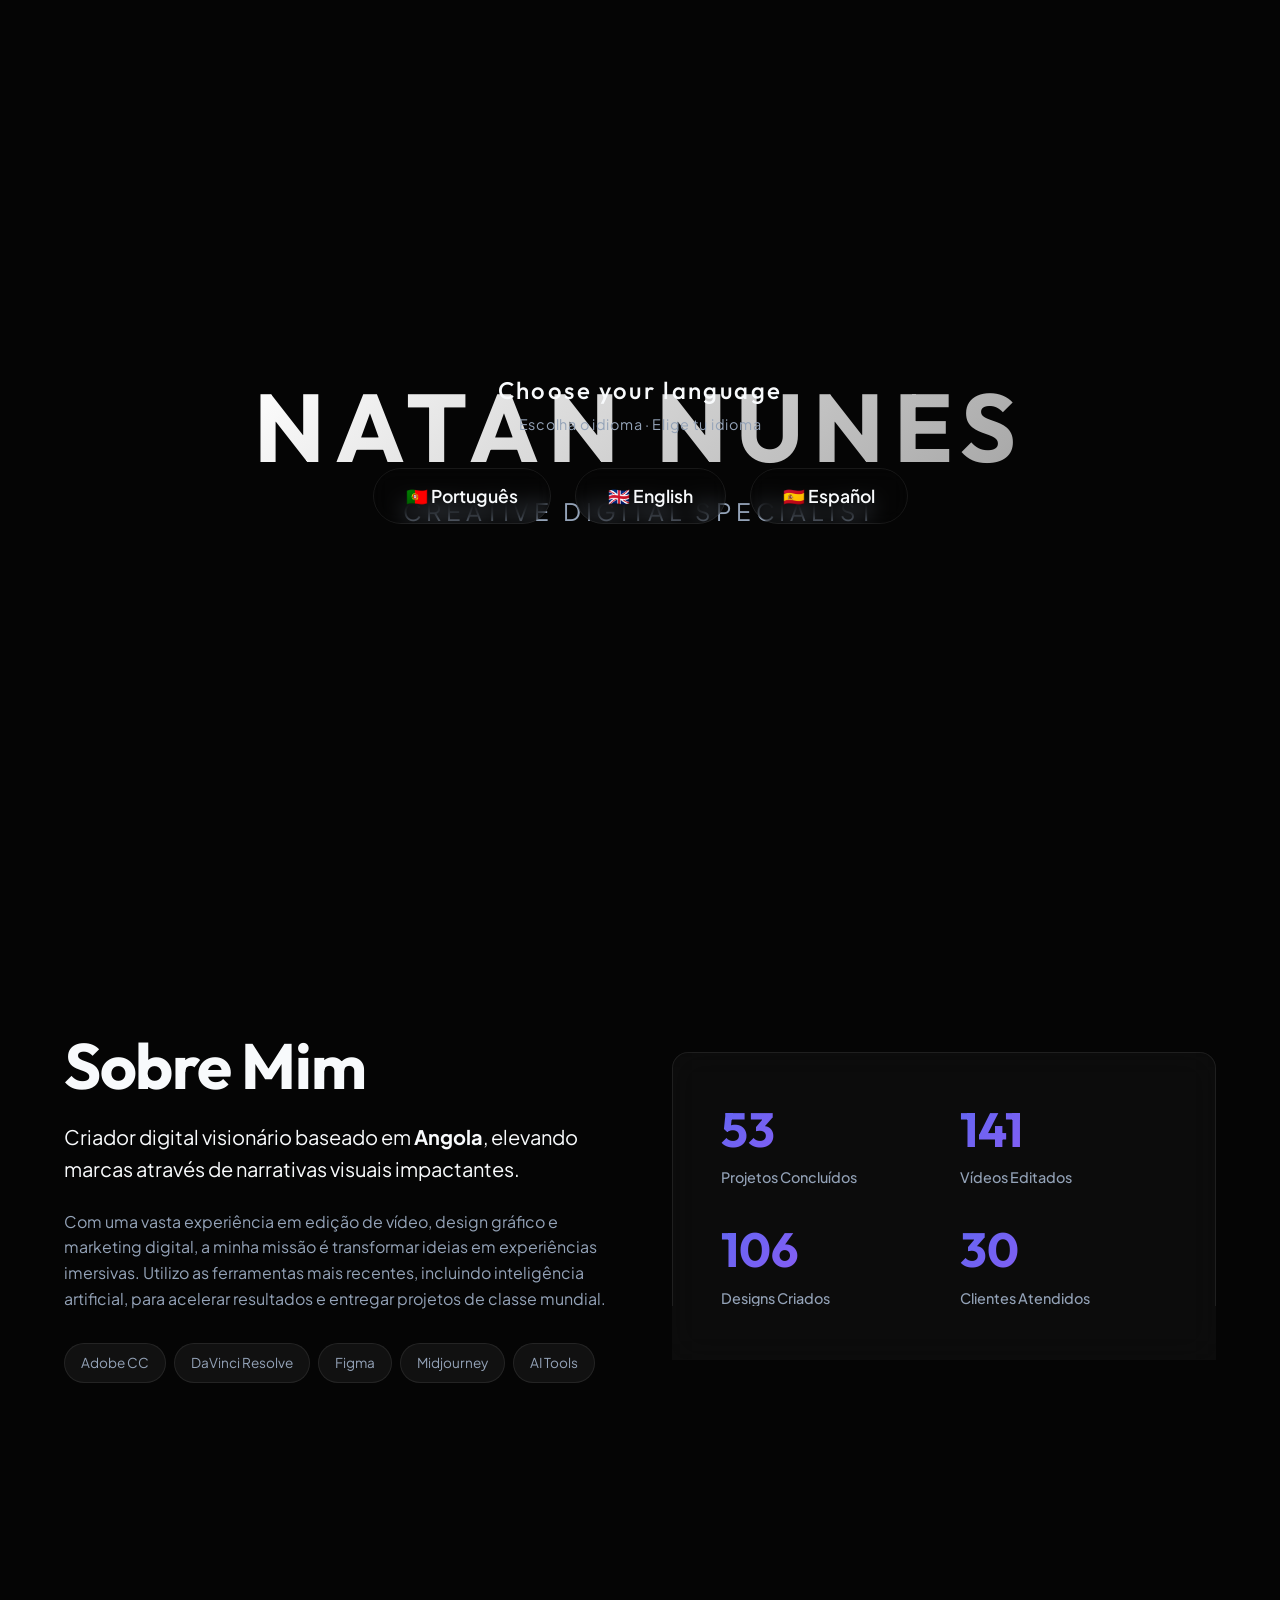
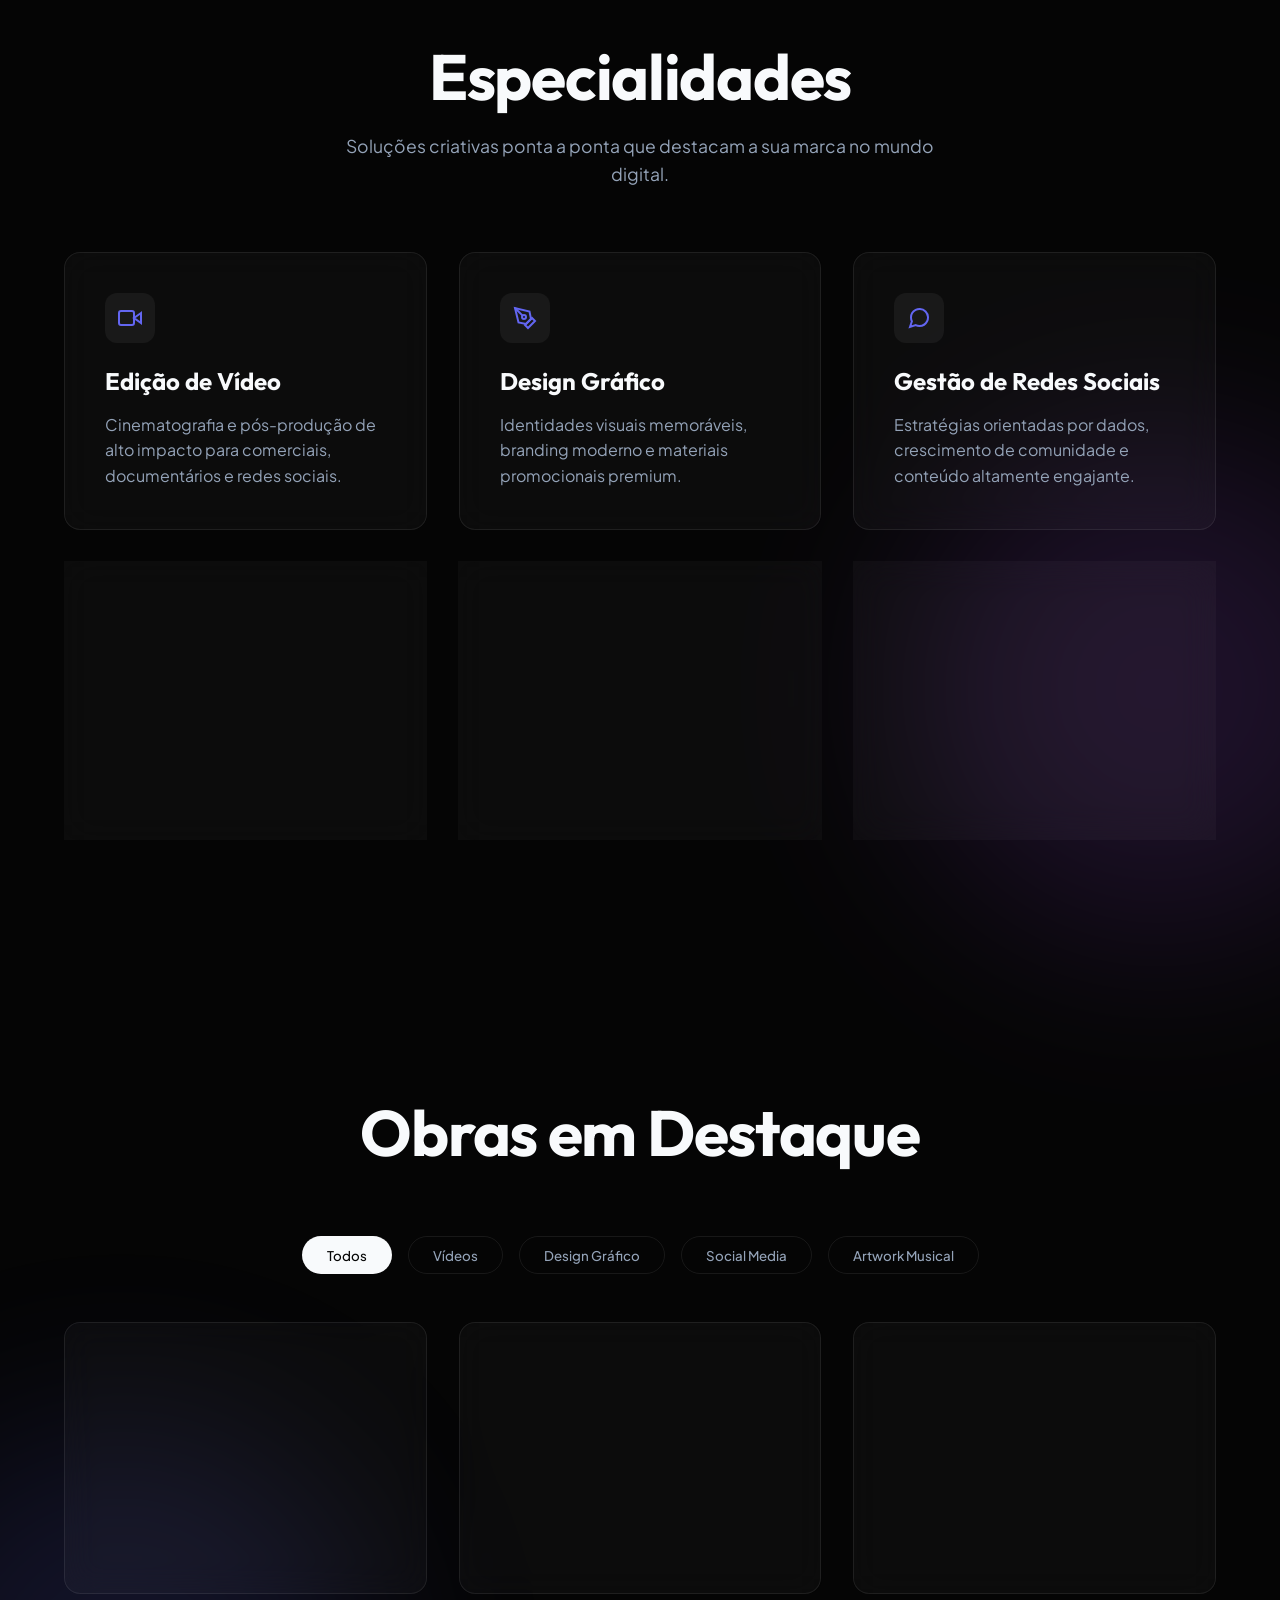
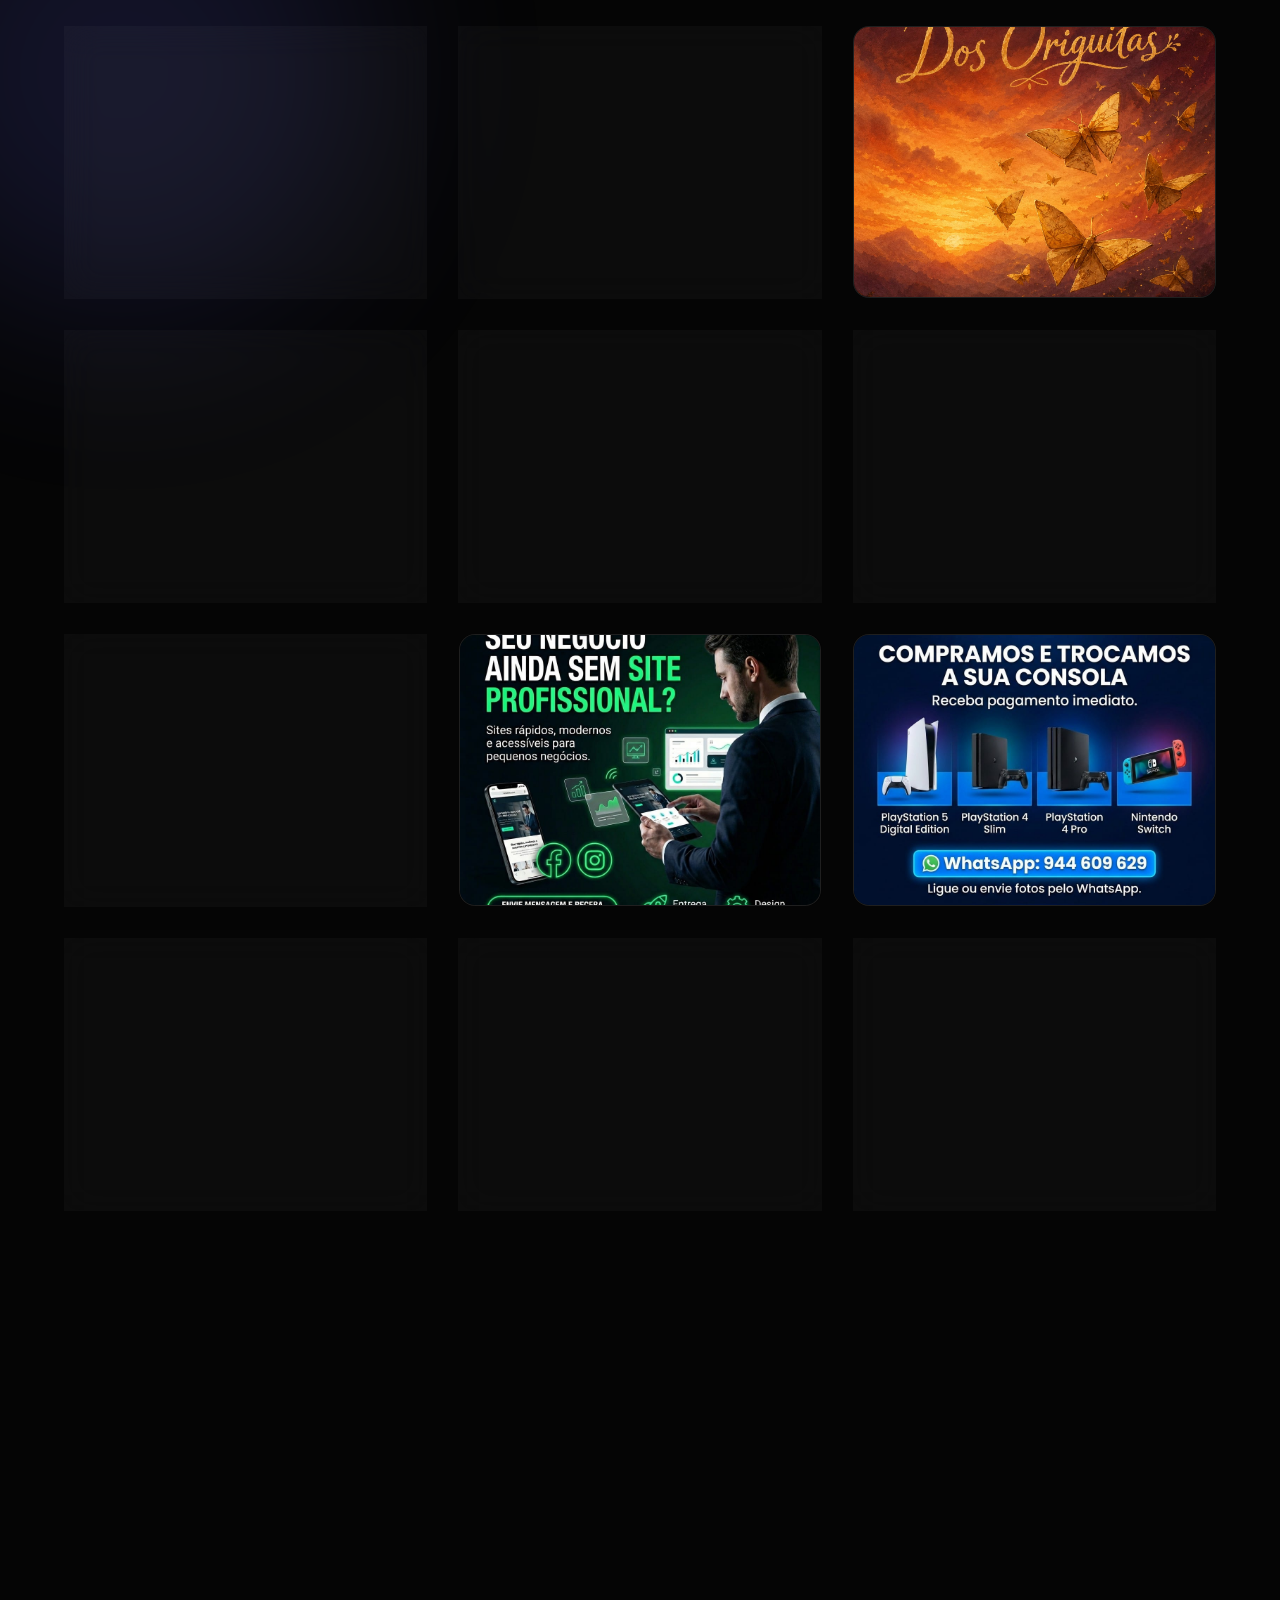
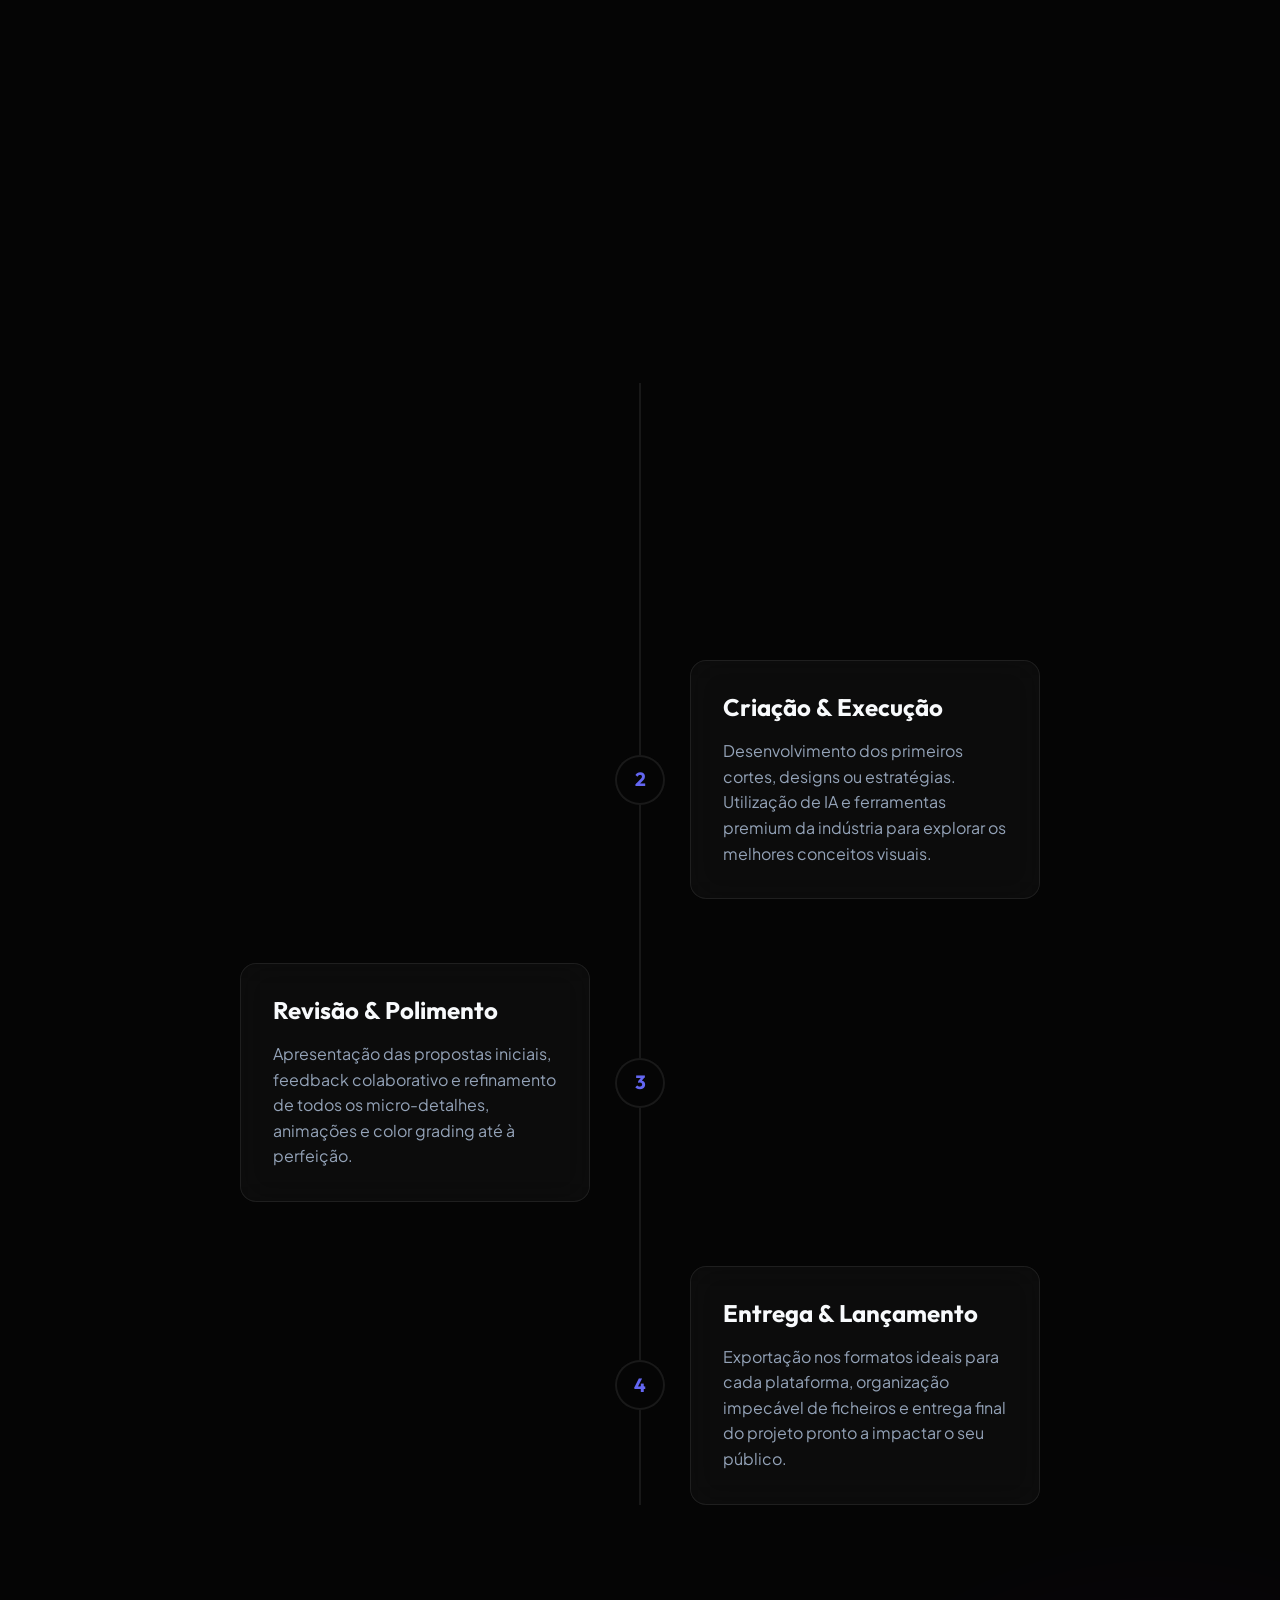
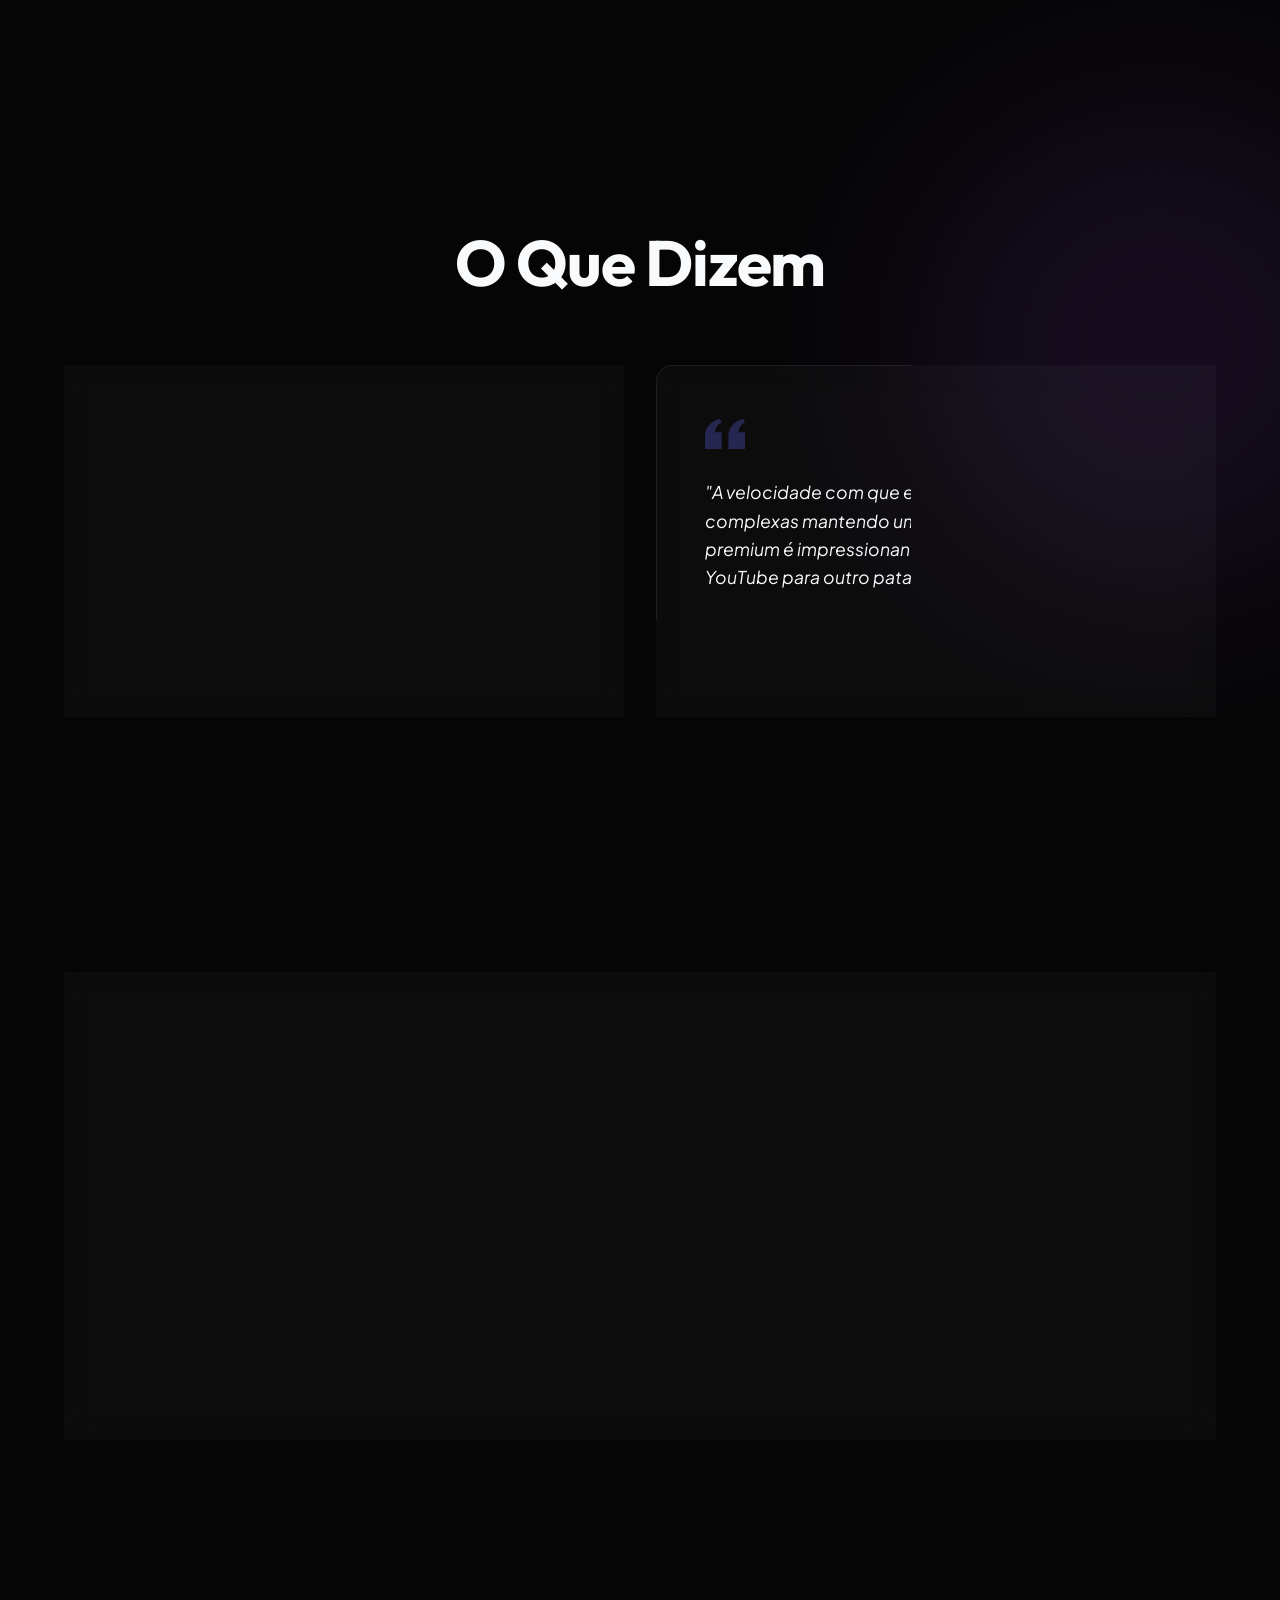
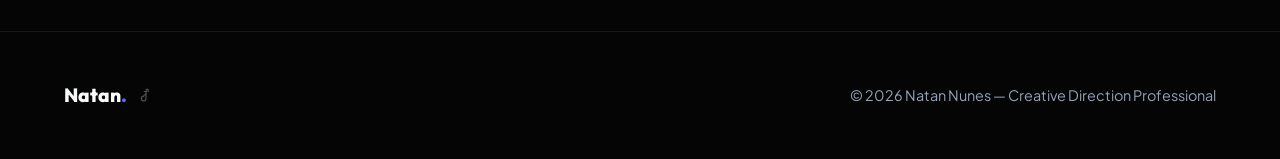
==== index.html @ 598591b4 "feat: add premium language selection on first visit" ====
<!DOCTYPE html>
<html lang="pt">
<head>
    <meta charset="UTF-8">
    <meta name="viewport" content="width=device-width, initial-scale=1.0">
    <title>Natan Nunes | Creative Direction Professional</title>
    <meta name="description" content="Portfolio de Natan Nunes — Video Editor, Graphic Designer e Social Media Specialist baseado em Angola. Especialista em identidade visual, motion graphics e conteúdo digital premium.">
    <meta name="author" content="Natan Nunes">
    <meta name="robots" content="index, follow">

    <!-- Open Graph / Social Sharing -->
    <meta property="og:type" content="website">
    <meta property="og:title" content="Natan Nunes | Creative Direction Professional">
    <meta property="og:description" content="Video Editor, Graphic Designer & Social Media Specialist. Criando experiências visuais premium baseado em Angola.">
    <meta property="og:image" content="assets/og-image.png">
    <meta property="og:url" content="">
    <meta name="twitter:card" content="summary_large_image">
    <meta name="twitter:title" content="Natan Nunes | Creative Direction Professional">
    <meta name="twitter:description" content="Video Editor, Graphic Designer & Social Media Specialist.">
    <meta name="twitter:image" content="assets/og-image.png">

    <!-- Favicon -->
    <link rel="icon" type="image/svg+xml" href="assets/favicon.svg">
    <link rel="shortcut icon" href="assets/favicon.svg">

    <link rel="preconnect" href="https://fonts.googleapis.com">
    <link rel="preconnect" href="https://fonts.gstatic.com" crossorigin>
    <link href="https://fonts.googleapis.com/css2?family=Outfit:wght@300;400;600;800&family=Plus+Jakarta+Sans:wght@400;500;700&display=swap" rel="stylesheet">
    <link rel="stylesheet" href="style.css">
</head>
<body>
    <!-- Intro Splash Screen -->
    <div id="intro-splash" class="intro-splash">
        <div class="intro-content">
            <div class="intro-animation" id="intro-animation">
                <h1 class="intro-name"><span class="gradient-text">NATAN NUNES</span></h1>
                <p class="intro-role">Creative Digital Specialist</p>
            </div>
            <div class="intro-lang-select" id="intro-lang-select">
                <div class="intro-lang-texts">
                    <h2 class="intro-lang-title">Choose your language</h2>
                    <p class="intro-lang-subtitle">Escolha o idioma &middot; Elige tu idioma</p>
                </div>
                <div class="intro-lang-options">
                    <button class="btn btn-outline lang-select-btn" data-lang="pt">🇵🇹 Português</button>
                    <button class="btn btn-outline lang-select-btn" data-lang="en">🇬🇧 English</button>
                    <button class="btn btn-outline lang-select-btn" data-lang="es">🇪🇸 Español</button>
                </div>
            </div>
        </div>
    </div>

    <!-- Custom Mouse Glow -->
    <div class="cursor-glow"></div>
    
    <!-- Navigation -->
    <header class="navbar glass">
        <div class="container nav-container flex-between">
            <a href="#hero" class="brand">Natan<span>.</span></a>
            <div class="nav-actions" style="display: flex; align-items: center; gap: 1rem;">
                <div class="lang-switcher">
                    <button class="current-lang"><span id="current-lang-icon">🇵🇹</span> <svg viewBox="0 0 24 24" width="16" height="16" stroke="currentColor" stroke-width="2" fill="none"><polyline points="6 9 12 15 18 9"></polyline></svg></button>
                    <div class="lang-dropdown glass">
                        <button class="lang-btn active" data-lang="pt">🇵🇹 PT</button>
                        <button class="lang-btn" data-lang="en">🇬🇧 EN</button>
                        <button class="lang-btn" data-lang="es">🇪🇸 ES</button>
                    </div>
                </div>
                <button class="mobile-menu-btn" aria-label="Menu">
                    <span></span>
                    <span></span>
                    <span></span>
                </button>
            </div>
            <nav class="nav-menu">
                <ul class="nav-links">
                    <li><a href="#about" class="nav-link" data-i18n="nav_about">Sobre Mim</a></li>
                    <li><a href="#services" class="nav-link" data-i18n="nav_services">Serviços</a></li>
                    <li><a href="#portfolio" class="nav-link" data-i18n="nav_portfolio">Portfólio</a></li>
                    <li><a href="#process" class="nav-link" data-i18n="nav_process">Processo</a></li>
                    <li><a href="#testimonials" class="nav-link" data-i18n="nav_testimonials">Testemunhos</a></li>
                    <li><a href="#contact" class="nav-link btn-contact" data-i18n="nav_contact">Contacto</a></li>
                </ul>
            </nav>
        </div>
    </header>

    <main>
        <!-- Hero Section -->
        <section id="hero" class="hero section">
            <canvas id="hero-canvas"></canvas>
            <div class="hero-bg-glow"></div>
            <div class="container hero-content reveal">
                <div class="hero-badge" data-i18n="hero_badge">Disponível para novos projetos</div>
                <h1 class="hero-title">
                    <span class="gradient-text">Natan Nunes</span>
                </h1>
                <p class="hero-subtitle" data-i18n="hero_subtitle">Video Editor, Graphic Designer & Social Media Specialist</p>
                <div class="hero-actions">
                    <a href="#portfolio" class="btn btn-primary">
                        <span data-i18n="btn_portfolio">Ver Portfólio</span>
                        <svg width="20" height="20" viewBox="0 0 24 24" fill="none" stroke="currentColor" stroke-width="2" stroke-linecap="round" stroke-linejoin="round"><line x1="5" y1="12" x2="19" y2="12"></line><polyline points="12 5 19 12 12 19"></polyline></svg>
                    </a>
                    <button id="btn-why-me" class="btn btn-accent">
                        <svg width="20" height="20" viewBox="0 0 24 24" fill="currentColor"><polygon points="6 3 20 12 6 21 6 3"></polygon></svg>
                        <span data-i18n="btn_why_me">Pq me escolher</span>
                    </button>
                    <a href="#contact" class="btn btn-outline" data-i18n="btn_contact">Entrar em Contacto</a>
                </div>
            </div>
            <div class="scroll-indicator">
                <span class="scroll-text" data-i18n="scroll_text">Deslize</span>
                <div class="scroll-chevrons">
                    <svg class="scroll-chevron" width="24" height="24" viewBox="0 0 24 24" fill="none" stroke="currentColor" stroke-width="2" stroke-linecap="round" stroke-linejoin="round"><polyline points="6 9 12 15 18 9"></polyline></svg>
                    <svg class="scroll-chevron" width="24" height="24" viewBox="0 0 24 24" fill="none" stroke="currentColor" stroke-width="2" stroke-linecap="round" stroke-linejoin="round"><polyline points="6 9 12 15 18 9"></polyline></svg>
                </div>
            </div>
        </section>

        <!-- About Section -->
        <section id="about" class="about section">
            <div class="container">
                <div class="about-grid">
                    <div class="about-text reveal-left">
                        <h2 class="section-heading" data-i18n="about_heading">Sobre Mim</h2>
                        <p class="lead" data-i18n="about_lead">Criador digital visionário baseado em <strong>Angola</strong>, elevando marcas através de narrativas visuais impactantes.</p>
                        <p data-i18n="about_desc">Com uma vasta experiência em edição de vídeo, design gráfico e marketing digital, a minha missão é transformar ideias em experiências imersivas. Utilizo as ferramentas mais recentes, incluindo inteligência artificial, para acelerar resultados e entregar projetos de classe mundial.</p>
                        <div class="tech-stack">
                            <span>Adobe CC</span>
                            <span>DaVinci Resolve</span>
                            <span>Figma</span>
                            <span>Midjourney</span>
                            <span>AI Tools</span>
                        </div>
                    </div>
                    <div class="about-stats glass reveal-right">
                        <div class="stat-item">
                            <h3 class="counter" data-target="150">0</h3>
                            <p data-i18n="stat_projects">Projetos Concluídos</p>
                        </div>
                        <div class="stat-item">
                            <h3 class="counter" data-target="400">0</h3>
                            <p data-i18n="stat_videos">Vídeos Editados</p>
                        </div>
                        <div class="stat-item">
                            <h3 class="counter" data-target="300">0</h3>
                            <p data-i18n="stat_designs">Designs Criados</p>
                        </div>
                        <div class="stat-item">
                            <h3 class="counter" data-target="85">0</h3>
                            <p data-i18n="stat_clients">Clientes Atendidos</p>
                        </div>
                    </div>
                </div>
            </div>
        </section>

        <!-- Services Section -->
        <section id="services" class="services section relative">
            <div class="bg-blur right"></div>
            <div class="container">
                <div class="section-header reveal">
                    <h2 class="section-heading" data-i18n="services_heading">Especialidades</h2>
                    <p class="section-subheading" data-i18n="services_sub">Soluções criativas ponta a ponta que destacam a sua marca no mundo digital.</p>
                </div>
                <div class="services-grid">
                    <div class="service-card glass reveal hover-up">
                        <div class="service-icon">
                            <svg viewBox="0 0 24 24" fill="none" stroke="currentColor" stroke-width="2"><polygon points="23 7 16 12 23 17 23 7"></polygon><rect x="1" y="5" width="15" height="14" rx="2" ry="2"></rect></svg>
                        </div>
                        <h3 data-i18n="srv_video_title">Edição de Vídeo</h3>
                        <p data-i18n="srv_video_desc">Cinematografia e pós-produção de alto impacto para comerciais, documentários e redes sociais.</p>
                    </div>
                    <div class="service-card glass reveal hover-up" style="transition-delay: 0.1s;">
                        <div class="service-icon">
                            <svg viewBox="0 0 24 24" fill="none" stroke="currentColor" stroke-width="2"><path d="M12 19l7-7 3 3-7 7-3-3z"></path><path d="M18 13l-1.5-7.5L2 2l3.5 14.5L13 18l5-5z"></path><path d="M2 2l7.586 7.586"></path><circle cx="11" cy="11" r="2"></circle></svg>
                        </div>
                        <h3 data-i18n="srv_design_title">Design Gráfico</h3>
                        <p data-i18n="srv_design_desc">Identidades visuais memoráveis, branding moderno e materiais promocionais premium.</p>
                    </div>
                    <div class="service-card glass reveal hover-up" style="transition-delay: 0.2s;">
                        <div class="service-icon">
                            <svg viewBox="0 0 24 24" fill="none" stroke="currentColor" stroke-width="2"><path d="M21 11.5a8.38 8.38 0 0 1-.9 3.8 8.5 8.5 0 0 1-7.6 4.7 8.38 8.38 0 0 1-3.8-.9L3 21l1.9-5.7a8.38 8.38 0 0 1-.9-3.8 8.5 8.5 0 0 1 4.7-7.6 8.38 8.38 0 0 1 3.8-.9h.5a8.48 8.48 0 0 1 8 8v.5z"></path></svg>
                        </div>
                        <h3 data-i18n="srv_social_title">Gestão de Redes Sociais</h3>
                        <p data-i18n="srv_social_desc">Estratégias orientadas por dados, crescimento de comunidade e conteúdo altamente engajante.</p>
                    </div>
                    <div class="service-card glass reveal hover-up">
                        <div class="service-icon">
                            <svg viewBox="0 0 24 24" fill="none" stroke="currentColor" stroke-width="2"><polygon points="5 3 19 12 5 21 5 3"></polygon></svg>
                        </div>
                        <h3 data-i18n="srv_motion_title">Motion Graphics</h3>
                        <p data-i18n="srv_motion_desc">Animações 2D e 3D dinâmicas que dão vida às suas ideias e retêm a atenção da audiência.</p>
                    </div>
                    <div class="service-card glass reveal hover-up" style="transition-delay: 0.1s;">
                        <div class="service-icon">
                            <svg viewBox="0 0 24 24" fill="none" stroke="currentColor" stroke-width="2"><path d="M21 16V8a2 2 0 0 0-1-1.73l-7-4a2 2 0 0 0-2 0l-7 4A2 2 0 0 0 3 8v8a2 2 0 0 0 1 1.73l7 4a2 2 0 0 0 2 0l7-4A2 2 0 0 0 21 16z"></path><polyline points="3.27 6.96 12 12.01 20.73 6.96"></polyline><line x1="12" y1="22.08" x2="12" y2="12"></line></svg>
                        </div>
                        <h3 data-i18n="srv_ai_title">Conteúdo com IA</h3>
                        <p data-i18n="srv_ai_desc">Integração de inteligência artificial para otimizar processos criativos e gerar assets únicos.</p>
                    </div>
                    <div class="service-card glass reveal hover-up" style="transition-delay: 0.2s;">
                        <div class="service-icon">
                            <svg viewBox="0 0 24 24" fill="none" stroke="currentColor" stroke-width="2"><circle cx="12" cy="12" r="10"></circle><circle cx="12" cy="12" r="3"></circle></svg>
                        </div>
                        <h3 data-i18n="srv_music_title">Capas de Música</h3>
                        <p data-i18n="srv_music_desc">Artworks conceituais e sofisticados para álbuns e singles que refletem a essência da sua música.</p>
                    </div>
                </div>
            </div>
        </section>

        <!-- Portfolio Section -->
        <section id="portfolio" class="portfolio section relative">
            <div class="bg-blur left"></div>
            <div class="container">
                <div class="section-header reveal">
                    <h2 class="section-heading" data-i18n="portfolio_heading">Obras em Destaque</h2>
                </div>
                
                <div class="portfolio-filters reveal">
                    <button class="filter-btn active" data-filter="all" data-i18n="filter_all">Todos</button>
                    <button class="filter-btn" data-filter="video" data-i18n="filter_video">Vídeos</button>
                    <button class="filter-btn" data-filter="design" data-i18n="filter_design">Design Gráfico</button>
                    <button class="filter-btn" data-filter="social" data-i18n="filter_social">Social Media</button>
                    <button class="filter-btn" data-filter="artwork" data-i18n="filter_artwork">Artwork Musical</button>
                </div>

                <div class="portfolio-gallery" id="portfolio-gallery">
                    <!-- Projects will be dynamically injected here by script.js -->
                </div>
            </div>
        </section>

        <!-- Process Section -->
        <section id="process" class="process section relative">
            <div class="container">
                <div class="section-header reveal">
                    <h2 class="section-heading" data-i18n="process_heading">O Meu Processo</h2>
                    <p class="section-subheading" data-i18n="process_sub">Do conceito à entrega, uma metodologia transparente e focada em resultados de excelência.</p>
                </div>
                
                <div class="timeline">
                    <div class="timeline-item reveal-left">
                        <div class="timeline-icon glass">1</div>
                        <div class="timeline-content glass hover-up">
                            <h3 data-i18n="proc_1_title">Planeamento & Visão</h3>
                            <p data-i18n="proc_1_desc">Reunião de briefing, alinhamento de expectativas e pesquisa profunda de referências. Definimos juntos a visão clara e o objetivo do projeto.</p>
                        </div>
                    </div>
                    <div class="timeline-item reveal-right">
                        <div class="timeline-icon glass">2</div>
                        <div class="timeline-content glass hover-up">
                            <h3 data-i18n="proc_2_title">Criação & Execução</h3>
                            <p data-i18n="proc_2_desc">Desenvolvimento dos primeiros cortes, designs ou estratégias. Utilização de IA e ferramentas premium da indústria para explorar os melhores conceitos visuais.</p>
                        </div>
                    </div>
                    <div class="timeline-item reveal-left">
                        <div class="timeline-icon glass">3</div>
                        <div class="timeline-content glass hover-up">
                            <h3 data-i18n="proc_3_title">Revisão & Polimento</h3>
                            <p data-i18n="proc_3_desc">Apresentação das propostas iniciais, feedback colaborativo e refinamento de todos os micro-detalhes, animações e color grading até à perfeição.</p>
                        </div>
                    </div>
                    <div class="timeline-item reveal-right">
                        <div class="timeline-icon glass">4</div>
                        <div class="timeline-content glass hover-up">
                            <h3 data-i18n="proc_4_title">Entrega & Lançamento</h3>
                            <p data-i18n="proc_4_desc">Exportação nos formatos ideais para cada plataforma, organização impecável de ficheiros e entrega final do projeto pronto a impactar o seu público.</p>
                        </div>
                    </div>
                </div>
            </div>
        </section>

        <!-- Testimonials Section -->
        <section id="testimonials" class="testimonials section relative">
            <div class="bg-blur right" style="top: 0; opacity: 0.1;"></div>
            <div class="container">
                <div class="section-header reveal">
                    <h2 class="section-heading" data-i18n="testi_heading">O Que Dizem</h2>
                </div>
                
                <div class="testimonials-grid">
                    <div class="testimonial-card glass reveal hover-up">
                        <div class="quote-icon"><svg viewBox="0 0 24 24" fill="currentColor"><path d="M14.017 21v-7.391c0-5.704 3.731-9.57 8.983-10.609l.995 2.151c-2.432.917-3.995 3.638-3.995 5.849h4v10h-9.983zm-14.017 0v-7.391c0-5.704 3.748-9.57 9-10.609l.996 2.151c-2.433.917-3.996 3.638-3.996 5.849h3.983v10h-9.983z"/></svg></div>
                        <p class="testimonial-text" data-i18n="testi_1_text">"O Natan transformou completamente a identidade visual da nossa agência. O nível de detalhe na edição e no motion graphics é absoluto world-class."</p>
                        <div class="testimonial-author">
                            <div class="author-info">
                                <h4>Rodrigo</h4>
                                <span data-i18n="testi_1_role">CEO, TechCreative UK</span>
                            </div>
                        </div>
                    </div>
                    
                    <div class="testimonial-card glass reveal hover-up" style="transition-delay: 0.1s;">
                        <div class="quote-icon"><svg viewBox="0 0 24 24" fill="currentColor"><path d="M14.017 21v-7.391c0-5.704 3.731-9.57 8.983-10.609l.995 2.151c-2.432.917-3.995 3.638-3.995 5.849h4v10h-9.983zm-14.017 0v-7.391c0-5.704 3.748-9.57 9-10.609l.996 2.151c-2.433.917-3.996 3.638-3.996 5.849h3.983v10h-9.983z"/></svg></div>
                        <p class="testimonial-text" data-i18n="testi_2_text">"A velocidade com que ele entrega edições complexas mantendo uma estética cinematográfica premium é impressionante. Elevou o nosso canal de YouTube para outro patamar."</p>
                        <div class="testimonial-author">
                            <div class="author-info">
                                <h4>Cliente Anónimo</h4>
                                <span data-i18n="testi_2_role">Diretora de Marketing, StudioV</span>
                            </div>
                        </div>
                    </div>
                </div>
            </div>
        </section>

        <!-- Contact Section -->
        <section id="contact" class="contact section relative">
            <div class="container">
                <div class="contact-wrapper glass reveal">
                    <div class="contact-info">
                        <h2 class="section-heading" data-i18n="contact_heading">Vamos Criar<br>Algo Incrível.</h2>
                        <p data-i18n="contact_sub">Pronto para elevar a sua marca e criar conteúdo que converte? Entre em contacto e vamos transformar a sua visão em realidade.</p>
                        
                        <div class="social-links">
                            <a href="https://wa.me/927061458" target="_blank" class="social-btn whatsapp">
                                <svg viewBox="0 0 24 24" fill="currentColor"><path d="M.057 24l1.687-6.163c-1.041-1.804-1.588-3.849-1.587-5.946.003-6.556 5.338-11.891 11.893-11.891 3.181.001 6.167 1.24 8.413 3.488 2.245 2.248 3.481 5.236 3.48 8.414-.003 6.557-5.338 11.892-11.893 11.892-1.99-.001-3.951-.5-5.688-1.448l-6.305 1.654zm6.597-3.807c1.676.995 3.276 1.591 5.392 1.592 5.448 0 9.886-4.434 9.889-9.885.002-5.462-4.415-9.89-9.881-9.892-5.452 0-9.887 4.434-9.889 9.884-.001 2.225.651 3.891 1.746 5.634l-.999 3.648 3.742-.981zm11.387-5.464c-.074-.124-.272-.198-.57-.347-.297-.149-1.758-.868-2.031-.967-.272-.099-.47-.149-.669.149-.198.297-.768.967-.941 1.165-.173.198-.347.223-.644.074-.297-.149-1.255-.462-2.39-1.475-.883-.788-1.48-1.761-1.653-2.059-.173-.297-.018-.458.13-.606.134-.133.297-.347.446-.521.151-.172.2-.296.3-.495.099-.198.05-.372-.025-.521-.075-.148-.669-1.611-.916-2.206-.242-.579-.487-.501-.669-.51l-.57-.01c-.198 0-.52.074-.792.347-.272.297-1.04 1.016-1.04 2.479 0 1.463 1.065 2.876 1.213 3.074.149.198 2.096 3.2 5.077 4.487.709.306 1.263.489 1.694.626.712.226 1.36.194 1.872.118.571-.085 1.758-.719 2.006-1.413.248-.695.248-1.29.173-1.414z"/></svg>
                                WhatsApp
                            </a>
                            <a href="mailto:nunesnataniel5@gmail.com" class="social-btn email">
                                <svg viewBox="0 0 24 24" fill="none" stroke="currentColor" stroke-width="2"><path d="M4 4h16c1.1 0 2 .9 2 2v12c0 1.1-.9 2-2 2H4c-1.1 0-2-.9-2-2V6c0-1.1.9-2 2-2z"></path><polyline points="22,6 12,13 2,6"></polyline></svg>
                                E-mail
                            </a>
                            <a href="https://www.instagram.com/nata_design_editor/" target="_blank" class="social-btn instagram">
                                <svg viewBox="0 0 24 24" fill="none" stroke="currentColor" stroke-width="2"><rect x="2" y="2" width="20" height="20" rx="5" ry="5"></rect><path d="M16 11.37A4 4 0 1 1 12.63 8 4 4 0 0 1 16 11.37z"></path><line x1="17.5" y1="6.5" x2="17.51" y2="6.5"></line></svg>
                                Instagram
                            </a>
                            <a href="https://www.facebook.com/profile.php?id=61586871564686" target="_blank" class="social-btn facebook">
                                <svg viewBox="0 0 24 24" fill="currentColor"><path d="M18 2h-3a5 5 0 0 0-5 5v3H7v4h3v8h4v-8h3l1-4h-4V7a1 1 0 0 1 1-1h3z"></path></svg>
                                Facebook
                            </a>
                        </div>
                    </div>
                </div>
            </div>
        </section>
    </main>

    <footer class="footer">
        <div class="container flex-between footer-content">
            <div class="footer-logo">Natan<span>.</span> <svg class="easter-guitar" style="width: 14px; height: 14px; cursor: pointer; margin-left: 8px; opacity: 0.3; transition: opacity 0.3s;" onmouseover="this.style.opacity='1'" onmouseout="this.style.opacity='0.3'" viewBox="0 0 24 24" fill="none" stroke="currentColor" stroke-width="2" stroke-linecap="round" stroke-linejoin="round"><path d="M12 18a4 4 0 1 1-4-4c0-2 2-2 4-4v8z"/><path d="M12 10V4a2 2 0 0 1 2-2h0a2 2 0 0 1 2 2v2"/><path d="M14 6H9"/></svg></div>
            <p>&copy; 2026 Natan Nunes &mdash; Creative Direction Professional</p>
        </div>
    </footer>

    <!-- Video Modal Overlay -->
    <div id="why-me-modal" class="video-modal-overlay">
        <div class="video-modal-container">
            <button class="video-modal-close" id="close-modal-btn" aria-label="Fechar">&times;</button>
            <video id="why-me-video" src="Vidio/Vidio%20em%20motion%20grafics%20mostrando%20oq%20eu%20sei%20fazer.mp4" controls playsinline></video>
        </div>
    </div>

    <script src="lang.js"></script>
    <script src="projects-data.js"></script>
    <script src="script.js"></script>
</body>
</html>
---- style.css ----
/* ==========================================================================
   Premium Agency Portfolio - Natan Nunes
   ========================================================================== */

:root {
    /* Color Palette */
    --bg-dark: #050505;
    --bg-card: rgba(255, 255, 255, 0.03);
    --bg-card-hover: rgba(255, 255, 255, 0.06);
    --border-color: rgba(255, 255, 255, 0.08);
    --primary: #6366f1;
    --primary-glow: rgba(99, 102, 241, 0.4);
    --secondary: #a855f7;
    --text-main: #f8fafc;
    --text-muted: #94a3b8;

    /* Typography */
    --font-heading: 'Outfit', sans-serif;
    --font-body: 'Plus Jakarta Sans', sans-serif;

    /* Transitions */
    --transition-fast: 0.2s cubic-bezier(0.4, 0, 0.2, 1);
    --transition-slow: 0.5s cubic-bezier(0.22, 1, 0.36, 1);
}

/* Base Reset */
*,
*::before,
*::after {
    box-sizing: border-box;
    margin: 0;
    padding: 0;
}

html {
    scroll-behavior: smooth;
    font-size: 16px;
    overflow-x: hidden;
}

body {
    background-color: var(--bg-dark);
    color: var(--text-main);
    font-family: var(--font-body);
    line-height: 1.6;
    overflow-x: hidden;
    position: relative;
    -webkit-font-smoothing: antialiased;
}

/* Custom Cursor Glow */
.cursor-glow {
    position: fixed;
    top: 0;
    left: 0;
    width: 600px;
    height: 600px;
    background: radial-gradient(circle, rgba(99, 102, 241, 0.08) 0%, rgba(0, 0, 0, 0) 70%);
    border-radius: 50%;
    transform: translate(-50%, -50%);
    pointer-events: none;
    z-index: -1;
    transition: transform 0.1s ease;
}

/* Typography */
h1,
h2,
h3,
h4,
h5,
h6 {
    font-family: var(--font-heading);
    font-weight: 700;
    line-height: 1.2;
}

.gradient-text {
    background: linear-gradient(135deg, #fff 0%, #a5a5a5 100%);
    -webkit-background-clip: text;
    -webkit-text-fill-color: transparent;
    background-clip: text;
}

a {
    text-decoration: none;
    color: inherit;
}

/* Layout Utilities */
.container {
    width: 90%;
    max-width: 1280px;
    margin: 0 auto;
}

.section {
    padding: 8rem 0;
}

.relative {
    position: relative;
}

.flex-between {
    display: flex;
    justify-content: space-between;
    align-items: center;
}

/* Glassmorphism */
.glass {
    background: var(--bg-card);
    backdrop-filter: blur(16px);
    -webkit-backdrop-filter: blur(16px);
    border: 1px solid var(--border-color);
    border-radius: 16px;
}

/* Background Blurs */
.bg-blur {
    position: absolute;
    width: 40vw;
    height: 40vw;
    max-width: 500px;
    max-height: 500px;
    border-radius: 50%;
    filter: blur(100px);
    z-index: -1;
    opacity: 0.15;
}

.bg-blur.left {
    background: var(--primary);
    left: -10%;
    top: 20%;
}

.bg-blur.right {
    background: var(--secondary);
    right: -10%;
    top: 50%;
}

/* Buttons */
.btn {
    display: inline-flex;
    align-items: center;
    justify-content: center;
    gap: 0.5rem;
    padding: 1rem 2rem;
    font-family: var(--font-body);
    font-weight: 600;
    font-size: 1rem;
    border-radius: 100px;
    transition: var(--transition-fast);
    cursor: pointer;
    border: none;
}

.btn-primary {
    background: var(--text-main);
    color: var(--bg-dark);
}

.btn-primary:hover {
    transform: translateY(-2px);
    box-shadow: 0 10px 25px rgba(255, 255, 255, 0.15);
}

.btn-outline {
    background: transparent;
    color: var(--text-main);
    border: 1px solid var(--border-color);
}

.btn-outline:hover {
    background: var(--bg-card-hover);
    border-color: rgba(255, 255, 255, 0.2);
}

.btn-accent {
    background: linear-gradient(135deg, rgba(99, 102, 241, 0.15) 0%, rgba(168, 85, 247, 0.15) 100%);
    color: var(--text-main);
    border: 1px solid rgba(99, 102, 241, 0.4);
    box-shadow: 0 4px 15px rgba(99, 102, 241, 0.1);
    backdrop-filter: blur(10px);
    -webkit-backdrop-filter: blur(10px);
}

.btn-accent:hover {
    background: linear-gradient(135deg, var(--primary) 0%, var(--secondary) 100%);
    border-color: transparent;
    color: #fff;
    box-shadow: 0 10px 25px rgba(99, 102, 241, 0.4);
    transform: translateY(-2px);
}

/* Navbar */
.navbar {
    position: fixed;
    top: 1rem;
    left: 50%;
    transform: translateX(-50%);
    width: 95%;
    max-width: 1200px;
    z-index: 1000;
    padding: 1rem 2rem;
    border-radius: 100px;
    transition: var(--transition-slow);
}

.navbar.scrolled {
    background: rgba(5, 5, 5, 0.8);
    box-shadow: 0 10px 30px rgba(0, 0, 0, 0.5);
    border: 1px solid rgba(255, 255, 255, 0.05);
}

.brand {
    font-family: var(--font-heading);
    font-size: 1.5rem;
    font-weight: 800;
    letter-spacing: -0.5px;
}

.brand span {
    color: var(--primary);
}

.nav-links {
    display: flex;
    list-style: none;
    gap: 2rem;
    align-items: center;
}

.nav-link {
    font-size: 0.9rem;
    font-weight: 500;
    color: var(--text-muted);
    transition: var(--transition-fast);
}

.nav-link:hover {
    color: var(--text-main);
}

.btn-contact {
    background: var(--text-main);
    color: var(--bg-dark);
    padding: 0.6rem 1.2rem;
    border-radius: 100px;
}

.btn-contact:hover {
    color: var(--bg-dark);
    background: #e2e8f0;
}

.mobile-menu-btn {
    display: none;
    background: transparent;
    border: none;
    cursor: pointer;
    flex-direction: column;
    gap: 5px;
}

.mobile-menu-btn span {
    width: 25px;
    height: 2px;
    background: var(--text-main);
    transition: 0.3s;
}

/* Hero Section */
.hero {
    min-height: 100vh;
    display: flex;
    align-items: center;
    justify-content: center;
    position: relative;
    padding-top: 120px;
}

#hero-canvas {
    position: absolute;
    top: 0;
    left: 0;
    width: 100%;
    height: 100%;
    z-index: 0;
    opacity: 0.6;
}

.hero-bg-glow {
    position: absolute;
    top: 40%;
    left: 50%;
    transform: translate(-50%, -50%);
    width: 60vw;
    height: 60vw;
    background: radial-gradient(circle, rgba(99, 102, 241, 0.15) 0%, rgba(168, 85, 247, 0.05) 40%, rgba(0, 0, 0, 0) 70%);
    z-index: 0;
    pointer-events: none;
}

.hero-content {
    position: relative;
    z-index: 1;
    text-align: center;
    max-width: 900px;
}

.hero-badge {
    display: inline-block;
    padding: 0.5rem 1rem;
    background: rgba(255, 255, 255, 0.05);
    border: 1px solid var(--border-color);
    border-radius: 100px;
    font-size: 0.85rem;
    font-weight: 500;
    color: var(--text-muted);
    margin-bottom: 2rem;
    backdrop-filter: blur(10px);
}

.hero-badge::before {
    content: '';
    display: inline-block;
    width: 8px;
    height: 8px;
    background: #10b981;
    border-radius: 50%;
    margin-right: 8px;
    box-shadow: 0 0 10px #10b981;
}

.hero-title {
    font-size: clamp(3rem, 8vw, 6rem);
    letter-spacing: -0.03em;
    margin-bottom: 1.5rem;
}

.hero-subtitle {
    font-size: clamp(1.1rem, 2vw, 1.5rem);
    color: var(--text-muted);
    margin-bottom: 3rem;
    max-width: 600px;
    margin-inline: auto;
}

.hero-actions {
    display: flex;
    gap: 1rem;
    justify-content: center;
}

.scroll-indicator {
    position: absolute;
    bottom: 2rem;
    left: 50%;
    transform: translateX(-50%);
    z-index: 1;
    display: flex;
    flex-direction: column;
    align-items: center;
    gap: 0.25rem;
}

.scroll-text {
    font-size: 0.75rem;
    font-weight: 500;
    color: var(--text-muted);
    letter-spacing: 0.15em;
    text-transform: uppercase;
}

.scroll-chevrons {
    display: flex;
    flex-direction: column;
    align-items: center;
    gap: -8px;
}

.scroll-chevron {
    color: var(--text-muted);
    animation: scrollBounce 2s infinite ease-in-out;
}

.scroll-chevron:nth-child(2) {
    margin-top: -10px;
    animation-delay: 0.15s;
    opacity: 0.5;
}

@keyframes scrollBounce {

    0%,
    100% {
        transform: translateY(0);
        opacity: 0.4;
    }

    50% {
        transform: translateY(6px);
        opacity: 1;
    }
}

/* Section Headers */
.section-header {
    margin-bottom: 4rem;
    text-align: center;
}

.section-heading {
    font-size: clamp(2.5rem, 5vw, 4rem);
    letter-spacing: -0.02em;
    margin-bottom: 1rem;
}

.section-subheading {
    color: var(--text-muted);
    font-size: 1.1rem;
    max-width: 600px;
    margin: 0 auto;
}

/* About Section */
.about-grid {
    display: grid;
    grid-template-columns: 1fr 1fr;
    gap: 4rem;
    align-items: center;
}

.about-text .lead {
    font-size: 1.25rem;
    color: var(--text-main);
    margin-bottom: 1.5rem;
}

.about-text p {
    color: var(--text-muted);
    margin-bottom: 1.5rem;
}

.tech-stack {
    display: flex;
    flex-wrap: wrap;
    gap: 0.5rem;
    margin-top: 2rem;
}

.tech-stack span {
    padding: 0.5rem 1rem;
    background: rgba(255, 255, 255, 0.05);
    border: 1px solid var(--border-color);
    border-radius: 100px;
    font-size: 0.85rem;
    color: var(--text-muted);
}

.about-stats {
    display: grid;
    grid-template-columns: 1fr 1fr;
    gap: 2rem;
    padding: 3rem;
}

.stat-item h3 {
    font-size: 3rem;
    background: linear-gradient(135deg, var(--primary), var(--secondary));
    -webkit-background-clip: text;
    -webkit-text-fill-color: transparent;
    margin-bottom: 0.5rem;
}

.stat-item p {
    color: var(--text-muted);
    font-size: 0.9rem;
    font-weight: 500;
}

/* Services */
.services-grid {
    display: grid;
    grid-template-columns: repeat(auto-fit, minmax(min(320px, 100%), 1fr));
    gap: 2rem;
}

.service-card {
    padding: 2.5rem;
    transition: var(--transition-slow);
}

.service-card:hover {
    background: var(--bg-card-hover);
    transform: translateY(-10px);
    border-color: rgba(255, 255, 255, 0.15);
}

.service-icon {
    width: 50px;
    height: 50px;
    background: rgba(255, 255, 255, 0.05);
    border-radius: 12px;
    display: flex;
    align-items: center;
    justify-content: center;
    margin-bottom: 1.5rem;
    color: var(--primary);
}

.service-icon svg {
    width: 24px;
    height: 24px;
}

.service-card h3 {
    font-size: 1.5rem;
    margin-bottom: 1rem;
}

.service-card p {
    color: var(--text-muted);
}

/* Portfolio */
.portfolio-filters {
    display: flex;
    justify-content: center;
    gap: 1rem;
    margin-bottom: 3rem;
    flex-wrap: wrap;
}

.filter-btn {
    background: transparent;
    border: 1px solid var(--border-color);
    color: var(--text-muted);
    padding: 0.6rem 1.5rem;
    border-radius: 100px;
    cursor: pointer;
    transition: var(--transition-fast);
    font-family: var(--font-body);
    font-weight: 500;
}

.filter-btn.active,
.filter-btn:hover {
    background: var(--text-main);
    color: var(--bg-dark);
}

.portfolio-gallery {
    display: grid;
    grid-template-columns: repeat(auto-fill, minmax(min(350px, 100%), 1fr));
    gap: 2rem;
}

.portfolio-item {
    overflow: hidden;
    position: relative;
    border-radius: 16px;
    aspect-ratio: 4/3;
}

.portfolio-img {
    width: 100%;
    height: 100%;
    position: relative;
}

.portfolio-img img,
.portfolio-img video {
    width: 100%;
    height: 100%;
    object-fit: cover;
    transition: transform 0.7s cubic-bezier(0.22, 1, 0.36, 1);
}

.portfolio-item:hover img,
.portfolio-item:hover video {
    transform: scale(1.05);
}

.portfolio-overlay {
    position: absolute;
    inset: 0;
    background: linear-gradient(to top, rgba(0, 0, 0, 0.9) 0%, rgba(0, 0, 0, 0.2) 50%, rgba(0, 0, 0, 0) 100%);
    padding: 2rem;
    display: flex;
    flex-direction: column;
    justify-content: flex-end;
    opacity: 0;
    transition: var(--transition-slow);
}

.portfolio-item:hover .portfolio-overlay {
    opacity: 1;
}

.category-tag {
    align-self: flex-start;
    background: var(--primary);
    color: #fff;
    padding: 0.3rem 0.8rem;
    border-radius: 100px;
    font-size: 0.75rem;
    font-weight: 600;
    margin-bottom: 0.5rem;
    transform: translateY(20px);
    transition: var(--transition-slow);
}

.portfolio-overlay h3 {
    font-size: 1.5rem;
    transform: translateY(20px);
    transition: var(--transition-slow);
    transition-delay: 0.1s;
}

.view-project {
    position: absolute;
    top: 2rem;
    right: 2rem;
    width: 45px;
    height: 45px;
    background: rgba(255, 255, 255, 0.1);
    backdrop-filter: blur(5px);
    border-radius: 50%;
    display: flex;
    align-items: center;
    justify-content: center;
    transform: scale(0);
    transition: var(--transition-slow);
    transition-delay: 0.2s;
}

.view-project svg {
    width: 20px;
    height: 20px;
}

.portfolio-item:hover .category-tag,
.portfolio-item:hover h3 {
    transform: translateY(0);
}

.portfolio-item:hover .view-project {
    transform: scale(1);
}

/* Process Timeline */
.timeline {
    position: relative;
    max-width: 800px;
    margin: 0 auto;
}

.timeline::before {
    content: '';
    position: absolute;
    top: 0;
    left: 50%;
    transform: translateX(-50%);
    width: 2px;
    height: 100%;
    background: var(--border-color);
}

.timeline-item {
    position: relative;
    margin-bottom: 4rem;
    width: 100%;
    display: flex;
    justify-content: space-between;
    align-items: center;
}

.timeline-item:nth-child(even) {
    flex-direction: row-reverse;
}

.timeline-icon {
    position: absolute;
    left: 50%;
    transform: translateX(-50%);
    width: 50px;
    height: 50px;
    border-radius: 50%;
    display: flex;
    align-items: center;
    justify-content: center;
    font-family: var(--font-heading);
    font-weight: 700;
    font-size: 1.2rem;
    color: var(--primary);
    background: var(--bg-dark);
    /* override glass slightly */
    z-index: 2;
    border: 2px solid var(--border-color);
}

.timeline-content {
    width: calc(50% - 50px);
    padding: 2rem;
}

.timeline-content h3 {
    margin-bottom: 1rem;
    font-size: 1.5rem;
}

.timeline-content p {
    color: var(--text-muted);
}

/* Testimonials */
.testimonials-grid {
    display: grid;
    grid-template-columns: repeat(auto-fit, minmax(min(350px, 100%), 1fr));
    gap: 2rem;
}

.testimonial-card {
    padding: 3rem;
    position: relative;
}

.quote-icon {
    width: 40px;
    height: 40px;
    color: var(--primary);
    opacity: 0.3;
    margin-bottom: 1.5rem;
}

.testimonial-text {
    font-size: 1.1rem;
    font-style: italic;
    margin-bottom: 2rem;
}

.testimonial-author {
    display: flex;
    align-items: center;
    gap: 1rem;
}

.author-info h4 {
    font-size: 1rem;
}

.author-info span {
    font-size: 0.85rem;
    color: var(--text-muted);
}

/* Contact */
.contact-wrapper {
    padding: 4rem;
    text-align: center;
}

.contact-info p {
    color: var(--text-muted);
    max-width: 500px;
    margin: 1.5rem auto 3rem;
}

.social-links {
    display: flex;
    justify-content: center;
    gap: 1.5rem;
    flex-wrap: wrap;
}

.social-btn {
    display: flex;
    align-items: center;
    gap: 0.8rem;
    padding: 1rem 2rem;
    border-radius: 100px;
    font-weight: 600;
    transition: var(--transition-fast);
    background: rgba(255, 255, 255, 0.05);
    border: 1px solid var(--border-color);
}

.social-btn svg {
    width: 20px;
    height: 20px;
}

.social-btn:hover {
    transform: translateY(-5px);
}

.social-btn.whatsapp:hover {
    background: #25D366;
    border-color: #25D366;
    color: #fff;
}

.social-btn.email:hover {
    background: var(--primary);
    border-color: var(--primary);
    color: #fff;
}

.social-btn.instagram:hover {
    background: #E1306C;
    border-color: #E1306C;
    color: #fff;
}

.social-btn.facebook:hover {
    background: #1877F2;
    border-color: #1877F2;
    color: #fff;
}

/* Footer */
.footer {
    padding: 3rem 0;
    border-top: 1px solid var(--border-color);
    margin-top: 4rem;
}

.footer-logo {
    font-family: var(--font-heading);
    font-weight: 800;
    font-size: 1.2rem;
}

.footer-logo span {
    color: var(--primary);
}

.footer p {
    color: var(--text-muted);
    font-size: 0.9rem;
}

/* Animations & Reveal Classes */
.reveal,
.reveal-left,
.reveal-right,
.hover-up {
    opacity: 0;
    transition: all 0.8s cubic-bezier(0.22, 1, 0.36, 1);
}

.reveal {
    transform: translateY(40px);
}

.reveal-left {
    transform: translateX(-40px);
}

.reveal-right {
    transform: translateX(40px);
}

.hover-up {
    transform: translateY(20px);
}

.reveal.active,
.reveal-left.active,
.reveal-right.active,
.hover-up.active {
    opacity: 1;
    transform: translate(0);
}

/* Responsive */
@media (max-width: 992px) {
    .about-grid {
        grid-template-columns: 1fr;
    }

    .about-stats {
        order: -1;
    }

    .timeline::before {
        left: 30px;
    }

    .timeline-icon {
        left: 30px;
    }

    .timeline-content {
        width: calc(100% - 80px);
        margin-left: 80px;
    }

    .timeline-item:nth-child(even) {
        flex-direction: row;
    }

    .services-grid {
        grid-template-columns: repeat(auto-fit, minmax(min(280px, 100%), 1fr));
    }

    .portfolio-gallery {
        grid-template-columns: repeat(auto-fill, minmax(min(280px, 100%), 1fr));
    }

    .testimonials-grid {
        grid-template-columns: 1fr;
    }
}

@media (max-width: 768px) {

    /* General mobile spacing */
    .section {
        padding: 4rem 0;
    }

    .container {
        width: 92%;
    }

    /* Disable cursor glow on touch devices */
    .cursor-glow {
        display: none;
    }

    /* Navbar mobile */
    .navbar {
        width: 92%;
        padding: 0.8rem 1.2rem;
        top: 0.5rem;
    }

    .nav-menu {
        position: absolute;
        top: 100%;
        left: 0;
        width: 100%;
        background: rgba(5, 5, 5, 0.95);
        backdrop-filter: blur(20px);
        -webkit-backdrop-filter: blur(20px);
        padding: 1.5rem;
        border: 1px solid var(--border-color);
        border-radius: 16px;
        flex-direction: column;
        display: none;
        margin-top: 0.5rem;
    }

    .nav-menu.active {
        display: flex;
    }

    .nav-links {
        flex-direction: column;
        width: 100%;
        gap: 0.75rem;
    }

    .nav-link {
        display: block;
        padding: 0.75rem 1rem;
        border-radius: 12px;
        font-size: 1rem;
        transition: background 0.2s;
    }

    .nav-link:hover,
    .nav-link:active {
        background: rgba(255, 255, 255, 0.05);
    }

    .mobile-menu-btn {
        display: flex;
    }

    .btn-contact {
        text-align: center;
        width: 100%;
        display: block;
        padding: 0.8rem 1.2rem;
    }

    /* Hero mobile */
    .hero {
        padding-top: 100px;
        min-height: 100svh;
    }

    .hero-title {
        font-size: 2.5rem;
    }

    .hero-subtitle {
        font-size: 1rem;
        margin-bottom: 2rem;
        padding: 0 0.5rem;
    }

    .hero-badge {
        font-size: 0.75rem;
        padding: 0.4rem 0.8rem;
        margin-bottom: 1.5rem;
    }

    .hero-actions {
        flex-direction: column;
        align-items: center;
        gap: 0.75rem;
    }

    .hero-actions .btn {
        width: 100%;
        max-width: 300px;
        padding: 0.9rem 1.5rem;
        font-size: 0.95rem;
        justify-content: center;
    }

    .hero-bg-glow {
        width: 100%;
        height: 100%;
    }

    .scroll-indicator {
        bottom: 1.5rem;
    }

    /* Reduce reveal animation distances on mobile */
    .reveal {
        transform: translateY(20px);
    }

    .reveal-left {
        transform: translateX(-20px);
    }

    .reveal-right {
        transform: translateX(20px);
    }

    .hover-up {
        transform: translateY(10px);
    }

    /* About mobile */
    .about-text .lead {
        font-size: 1.1rem;
    }

    .about-stats {
        padding: 1.5rem;
        gap: 1.5rem;
    }

    .stat-item h3 {
        font-size: 2.2rem;
    }

    .stat-item p {
        font-size: 0.8rem;
    }

    .tech-stack {
        gap: 0.4rem;
    }

    .tech-stack span {
        padding: 0.4rem 0.8rem;
        font-size: 0.8rem;
    }

    /* Services mobile */
    .services-grid {
        grid-template-columns: 1fr;
        gap: 1rem;
    }

    .service-card {
        padding: 1.5rem;
    }

    .service-card:hover {
        transform: none;
    }

    .service-card h3 {
        font-size: 1.25rem;
    }

    /* Portfolio mobile */
    .portfolio-filters {
        gap: 0.5rem;
        margin-bottom: 2rem;
    }

    .filter-btn {
        padding: 0.5rem 1rem;
        font-size: 0.85rem;
    }

    .portfolio-gallery {
        grid-template-columns: 1fr;
        gap: 1rem;
    }

    .portfolio-item {
        border-radius: 12px;
    }

    /* Always show overlay on mobile (no hover) */
    .portfolio-overlay {
        opacity: 1;
        background: linear-gradient(to top, rgba(0, 0, 0, 0.85) 0%, rgba(0, 0, 0, 0.1) 60%, rgba(0, 0, 0, 0) 100%);
        padding: 1.5rem;
    }

    .category-tag,
    .portfolio-overlay h3 {
        transform: translateY(0);
    }

    .portfolio-overlay h3 {
        font-size: 1.2rem;
    }

    .view-project {
        transform: scale(1);
        width: 40px;
        height: 40px;
        top: 1rem;
        right: 1rem;
    }

    .portfolio-item:hover img,
    .portfolio-item:hover video {
        transform: none;
    }

    /* Section headers mobile */
    .section-header {
        margin-bottom: 2.5rem;
    }

    .section-heading {
        margin-bottom: 0.75rem;
    }

    /* Timeline mobile */
    .timeline-content {
        padding: 1.5rem;
    }

    .timeline-content h3 {
        font-size: 1.2rem;
    }

    /* Testimonials mobile */
    .testimonials-grid {
        grid-template-columns: 1fr;
        gap: 1rem;
    }

    .testimonial-card {
        padding: 1.5rem;
    }

    .testimonial-text {
        font-size: 1rem;
    }

    /* Contact mobile */
    .contact-wrapper {
        padding: 2rem 1.2rem;
        border-radius: 12px;
    }

    .contact-info p {
        font-size: 0.95rem;
    }

    .social-links {
        flex-direction: column;
        align-items: center;
        gap: 0.75rem;
    }

    .social-btn {
        width: 100%;
        max-width: 300px;
        justify-content: center;
        padding: 0.9rem 1.5rem;
    }

    .social-btn:hover {
        transform: none;
    }

    /* Footer mobile */
    .footer {
        padding: 2rem 0;
        margin-top: 2rem;
    }

    .footer-content {
        flex-direction: column;
        gap: 0.75rem;
        text-align: center;
    }

    /* Disable heavy hover effects on mobile */
    .service-card:hover {
        border-color: var(--border-color);
    }
}

/* Small phones */
@media (max-width: 400px) {
    .hero-title {
        font-size: 2rem;
    }

    .hero-subtitle {
        font-size: 0.9rem;
    }

    .hero-actions .btn {
        max-width: 100%;
        font-size: 0.9rem;
    }

    .about-stats {
        grid-template-columns: 1fr 1fr;
    }

    .stat-item h3 {
        font-size: 1.8rem;
    }

    .section-heading {
        font-size: 1.8rem;
    }

    .contact-wrapper {
        padding: 1.5rem 1rem;
    }

    .social-btn {
        max-width: 100%;
        font-size: 0.9rem;
    }
}

/* =========================================
   Project Subpage Styles
   ========================================= */
.project-header {
    padding: 2rem 0;
    margin-bottom: 2rem;
}

.btn-back {
    display: inline-flex;
    align-items: center;
    gap: 0.5rem;
    color: var(--text-muted);
    font-weight: 500;
    transition: var(--transition-fast);
}

.btn-back:hover {
    color: var(--primary);
    transform: translateX(-5px);
}

.project-details-grid {
    display: grid;
    grid-template-columns: 1.5fr 1fr;
    gap: 4rem;
    align-items: start;
    min-height: 60vh;
}

.project-media {
    border-radius: 16px;
    overflow: hidden;
    background: rgba(0, 0, 0, 0.2);
    border: 1px solid var(--border-color);
    box-shadow: 0 20px 40px rgba(0, 0, 0, 0.3);
}

.project-media img,
.project-media video {
    width: 100%;
    height: auto;
    max-height: 80vh;
    object-fit: contain;
    display: block;
}

.project-info {
    position: sticky;
    top: 120px;
}

.project-category {
    display: inline-block;
    background: rgba(255, 255, 255, 0.05);
    border: 1px solid var(--border-color);
    padding: 0.4rem 1rem;
    border-radius: 100px;
    font-size: 0.85rem;
    color: var(--primary);
    margin-bottom: 1rem;
    font-weight: 600;
}

.project-title {
    font-size: clamp(2rem, 4vw, 3rem);
    margin-bottom: 1.5rem;
    line-height: 1.2;
}

.project-description {
    color: var(--text-muted);
    font-size: 1.1rem;
    line-height: 1.8;
    margin-bottom: 2rem;
}

.error-message {
    text-align: center;
    padding: 10rem 0;
}

@media (max-width: 992px) {
    .project-details-grid {
        grid-template-columns: 1fr;
        gap: 2rem;
    }

    .project-info {
        position: static;
    }
}

/* Video Modal Overlay */
.video-modal-overlay {
    position: fixed;
    top: 0;
    left: 0;
    width: 100%;
    height: 100%;
    background-color: rgba(5, 5, 5, 0.95);
    backdrop-filter: blur(15px);
    -webkit-backdrop-filter: blur(15px);
    z-index: 9999;
    display: flex;
    align-items: center;
    justify-content: center;
    opacity: 0;
    pointer-events: none;
    transition: opacity 0.4s cubic-bezier(0.25, 1, 0.5, 1);
}

.video-modal-overlay.active {
    opacity: 1;
    pointer-events: all;
}

.video-modal-container {
    position: relative;
    width: 90%;
    max-width: 1000px;
    aspect-ratio: 16 / 9;
    background: #000;
    border-radius: 16px;
    overflow: hidden;
    box-shadow: 0 25px 50px -12px rgba(99, 102, 241, 0.25);
    border: 1px solid rgba(255, 255, 255, 0.1);
    transform: scale(0.9);
    transition: transform 0.4s cubic-bezier(0.25, 1, 0.5, 1);
}

.video-modal-overlay.active .video-modal-container {
    transform: scale(1);
}

.video-modal-overlay video {
    width: 100%;
    height: 100%;
    object-fit: contain;
    display: block;
}

.video-modal-close {
    position: absolute;
    top: 1.5rem;
    right: 1.5rem;
    background: rgba(0, 0, 0, 0.5);
    border: 1px solid rgba(255, 255, 255, 0.2);
    color: #fff;
    font-size: 2rem;
    width: 45px;
    height: 45px;
    border-radius: 50%;
    cursor: pointer;
    display: flex;
    align-items: center;
    justify-content: center;
    line-height: 1;
    z-index: 10;
    transition: var(--transition-fast);
}

.video-modal-close:hover {
    background: rgba(255, 255, 255, 0.1);
    transform: scale(1.1);
}

@media (max-width: 768px) {
    .video-modal-container {
        width: 95%;
        border-radius: 8px;
    }

    .video-modal-close {
        top: 1rem;
        right: 1rem;
        width: 35px;
        height: 35px;
        font-size: 1.5rem;
    }
}

/* Language Switcher */
.lang-switcher {
    position: relative;
    z-index: 100;
}

.current-lang {
    background: transparent;
    border: 1px solid rgba(255, 255, 255, 0.1);
    color: var(--text-light);
    padding: 0.5rem 1rem;
    border-radius: 50px;
    cursor: pointer;
    display: flex;
    align-items: center;
    gap: 0.5rem;
    font-family: var(--font-main);
    transition: var(--transition-fast);
}

.current-lang:hover {
    background: rgba(255, 255, 255, 0.05);
    border-color: rgba(255, 255, 255, 0.2);
}

.lang-dropdown {
    position: absolute;
    top: calc(100% + 0.5rem);
    right: 0;
    min-width: 120px;
    padding: 0.5rem;
    border-radius: 12px;
    display: flex;
    flex-direction: column;
    gap: 0.25rem;
    opacity: 0;
    visibility: hidden;
    transform: translateY(-10px);
    transition: var(--transition-fast);
    background: rgba(10, 10, 10, 0.9);
    border: 1px solid rgba(255, 255, 255, 0.1);
}

.lang-switcher.open .lang-dropdown {
    opacity: 1;
    visibility: visible;
    transform: translateY(0);
}

.lang-btn {
    background: transparent;
    border: none;
    color: var(--text-muted);
    padding: 0.75rem 1rem;
    text-align: left;
    border-radius: 8px;
    cursor: pointer;
    font-family: var(--font-main);
    transition: var(--transition-fast);
}

.lang-btn:hover {
    background: rgba(255, 255, 255, 0.05);
    color: var(--text-light);
}

.lang-btn.active {
    color: var(--primary);
    background: rgba(0, 240, 255, 0.05);
}

/* Intro Splash Screen */
.intro-splash {
    position: fixed;
    inset: 0;
    background: var(--bg-dark);
    z-index: 9999;
    display: flex;
    align-items: center;
    justify-content: center;
    transition: opacity 1s cubic-bezier(0.22, 1, 0.36, 1), visibility 1s cubic-bezier(0.22, 1, 0.36, 1);
}

.intro-splash.hidden {
    opacity: 0;
    visibility: hidden;
    pointer-events: none;
}

.intro-content {
    text-align: center;
    display: flex;
    flex-direction: column;
    align-items: center;
    justify-content: center;
    width: 100%;
}

.intro-animation {
    display: flex;
    flex-direction: column;
    align-items: center;
    transition: opacity 0.8s ease, transform 0.8s ease;
}

.intro-animation.fade-out {
    opacity: 0;
    transform: translateY(-20px);
    pointer-events: none;
    position: absolute;
}

.intro-name {
    font-size: clamp(3rem, 8vw, 6rem);
    letter-spacing: 0.1em;
    margin-bottom: 0.5rem;
    opacity: 0;
    transform: translateY(30px);
    animation: slideUpFade 1.2s cubic-bezier(0.22, 1, 0.36, 1) forwards;
    animation-delay: 0.3s;
}

.intro-role {
    color: var(--text-muted);
    font-size: clamp(1rem, 2vw, 1.5rem);
    letter-spacing: 0.2em;
    text-transform: uppercase;
    opacity: 0;
    transform: translateY(20px);
    animation: slideUpFade 1.2s cubic-bezier(0.22, 1, 0.36, 1) forwards;
    animation-delay: 1.2s;
}

.intro-lang-select {
    position: absolute;
    display: flex;
    flex-direction: column;
    align-items: center;
    gap: 2rem;
    opacity: 0;
    transform: translateY(20px);
    pointer-events: none;
    transition: opacity 0.8s ease, transform 0.8s ease;
}

.intro-lang-select.show {
    opacity: 1;
    transform: translateY(0);
    pointer-events: auto;
}

.intro-lang-texts {
    display: flex;
    flex-direction: column;
    align-items: center;
    gap: 0.5rem;
}

.intro-lang-title {
    font-family: var(--font-heading);
    font-size: 1.5rem;
    font-weight: 500;
    letter-spacing: 0.1em;
    color: var(--text-main);
}

.intro-lang-subtitle {
    font-size: 0.9rem;
    color: var(--text-muted);
    letter-spacing: 0.05em;
}

.intro-lang-options {
    display: flex;
    gap: 1.5rem;
    flex-wrap: wrap;
    justify-content: center;
}

.lang-select-btn {
    padding: 1rem 2rem;
    font-size: 1.1rem;
    backdrop-filter: blur(10px);
    -webkit-backdrop-filter: blur(10px);
}

.lang-select-btn:hover {
    background: var(--text-main);
    color: var(--bg-dark);
}

@keyframes slideUpFade {
    0% {
        opacity: 0;
        transform: translateY(30px);
    }
    100% {
        opacity: 1;
        transform: translateY(0);
    }
}
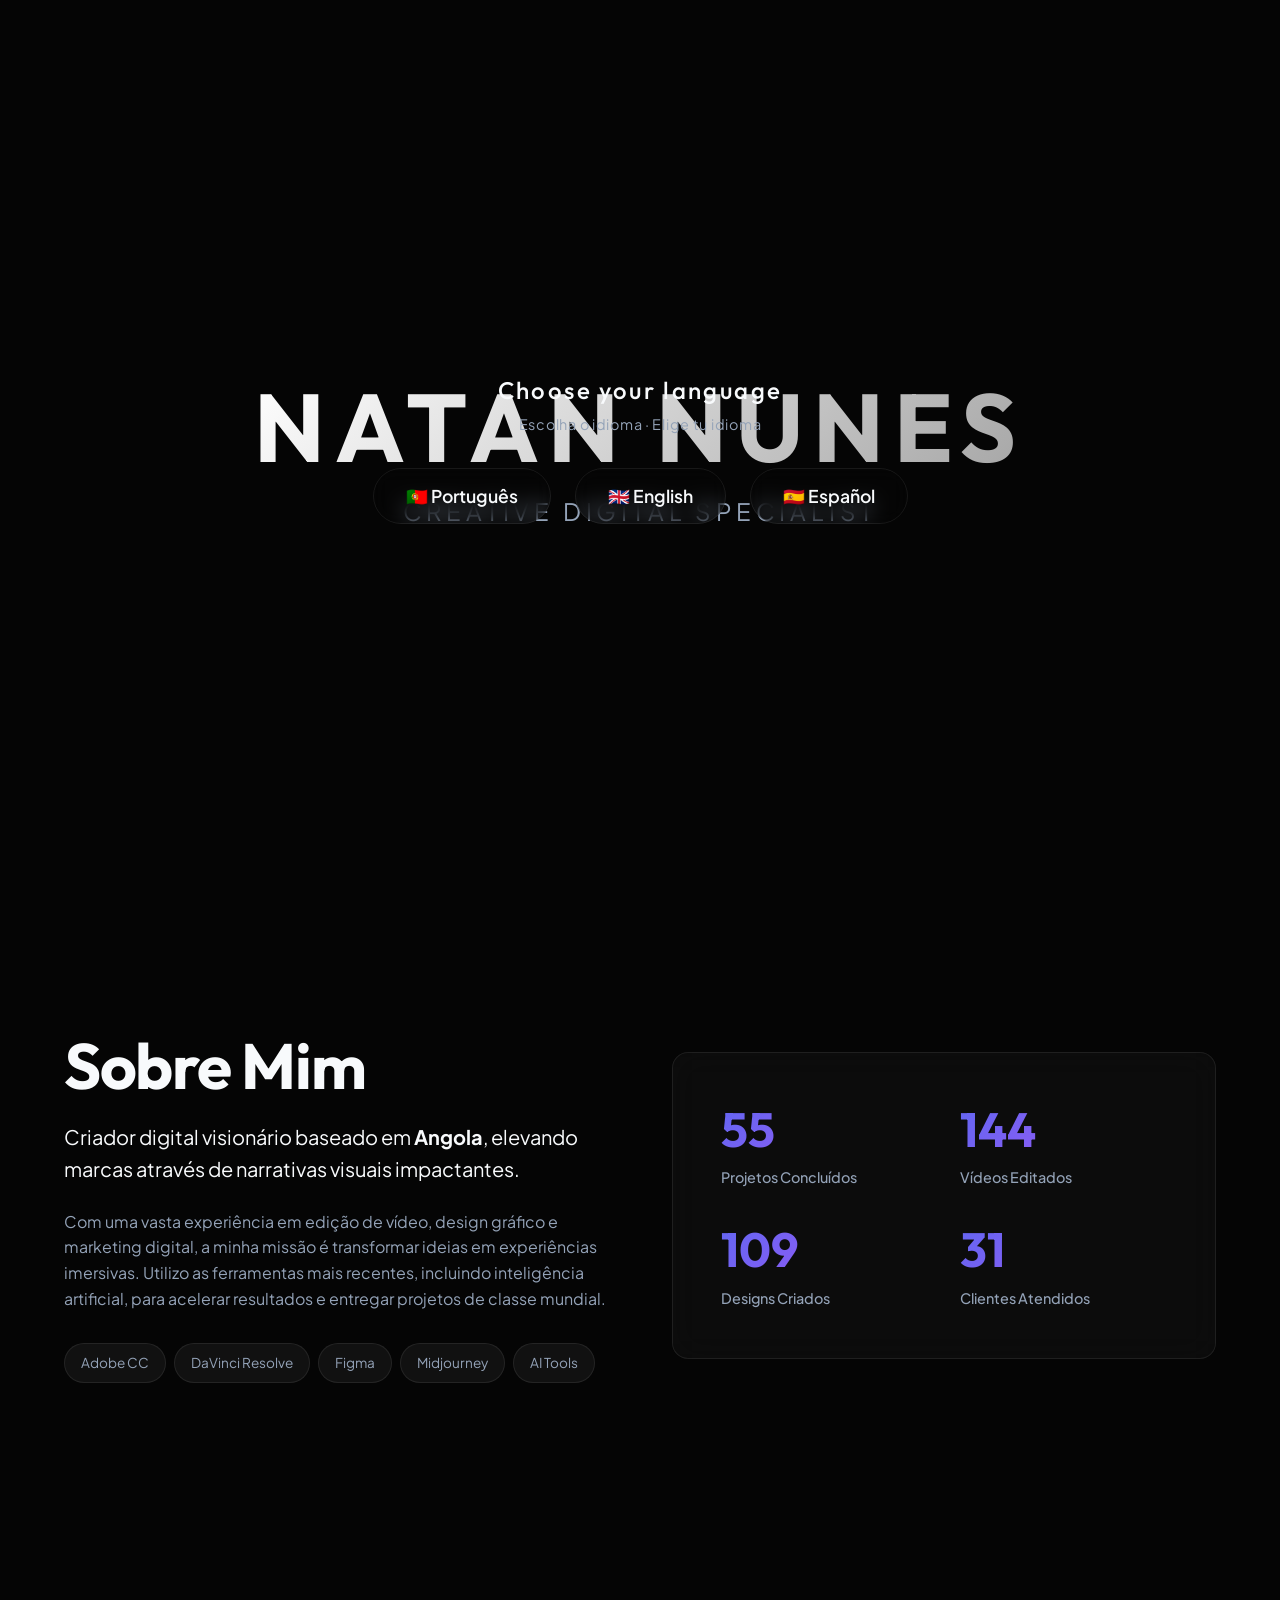
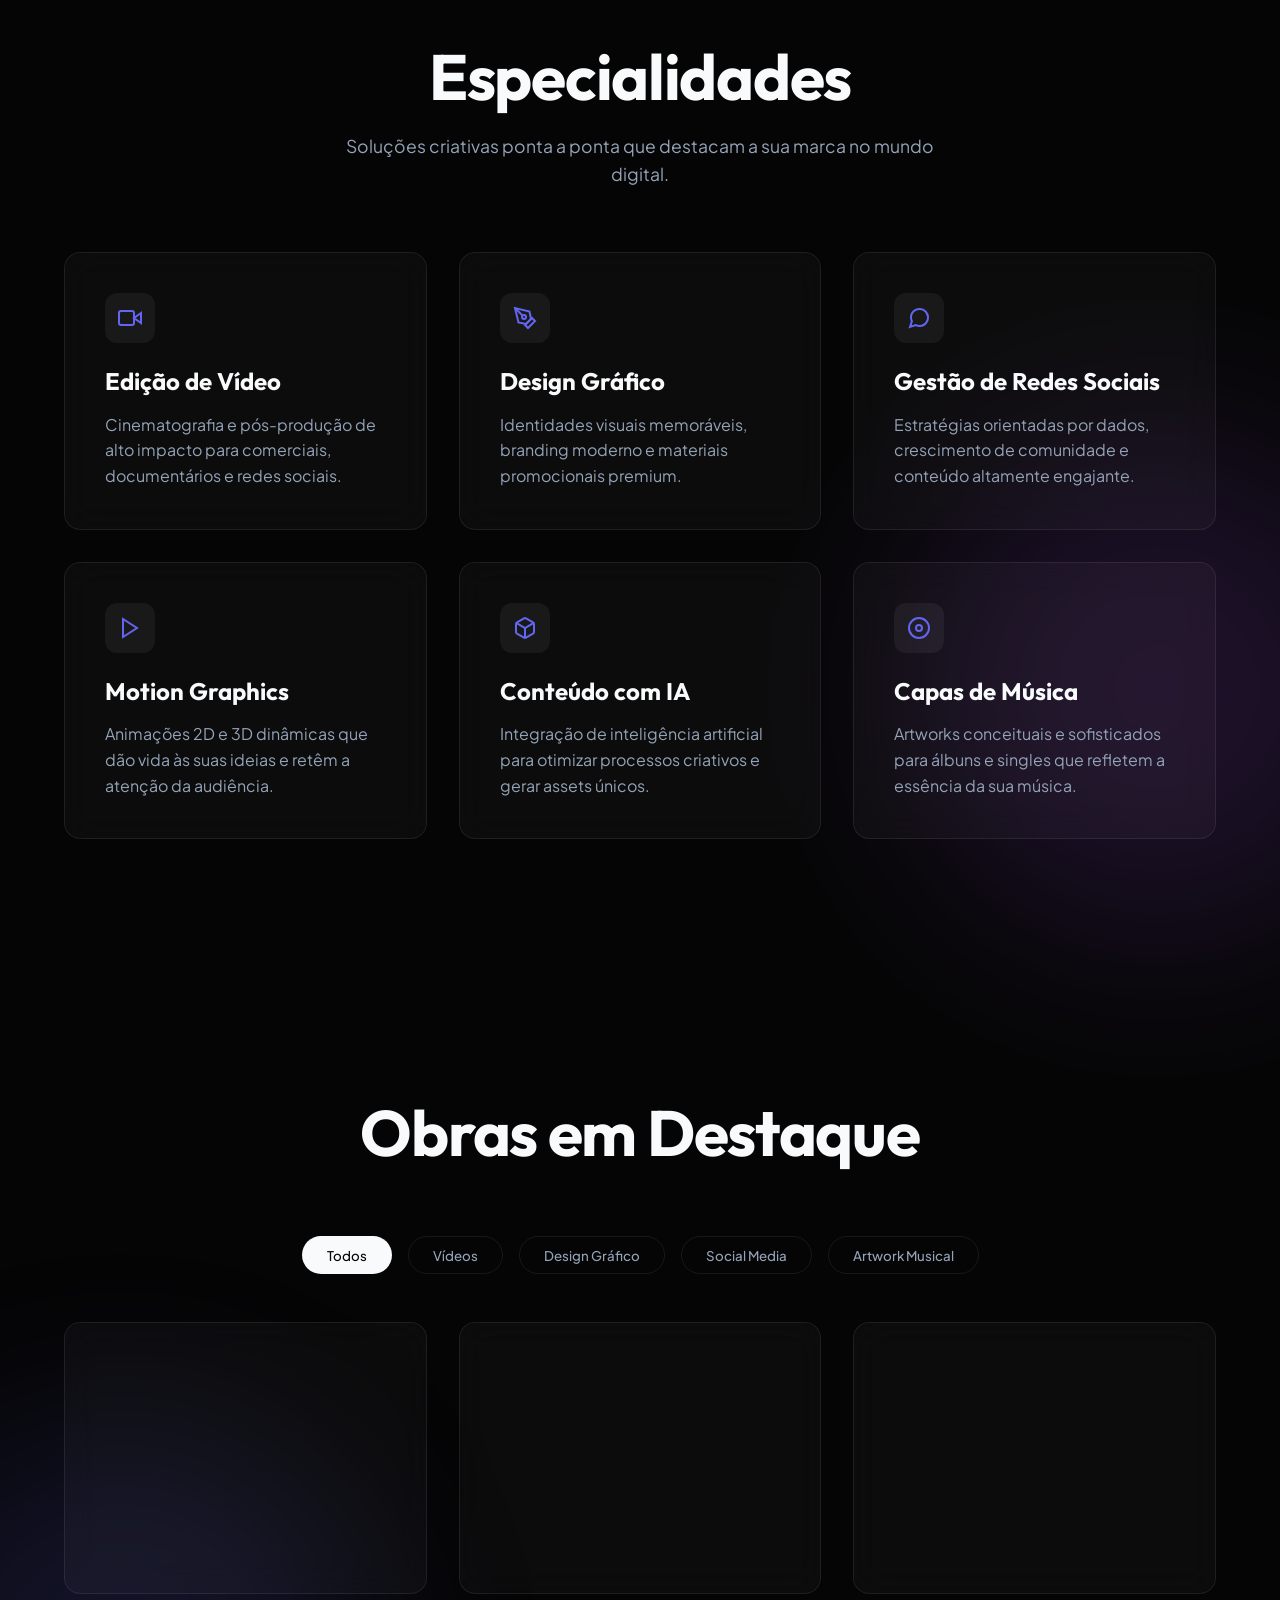
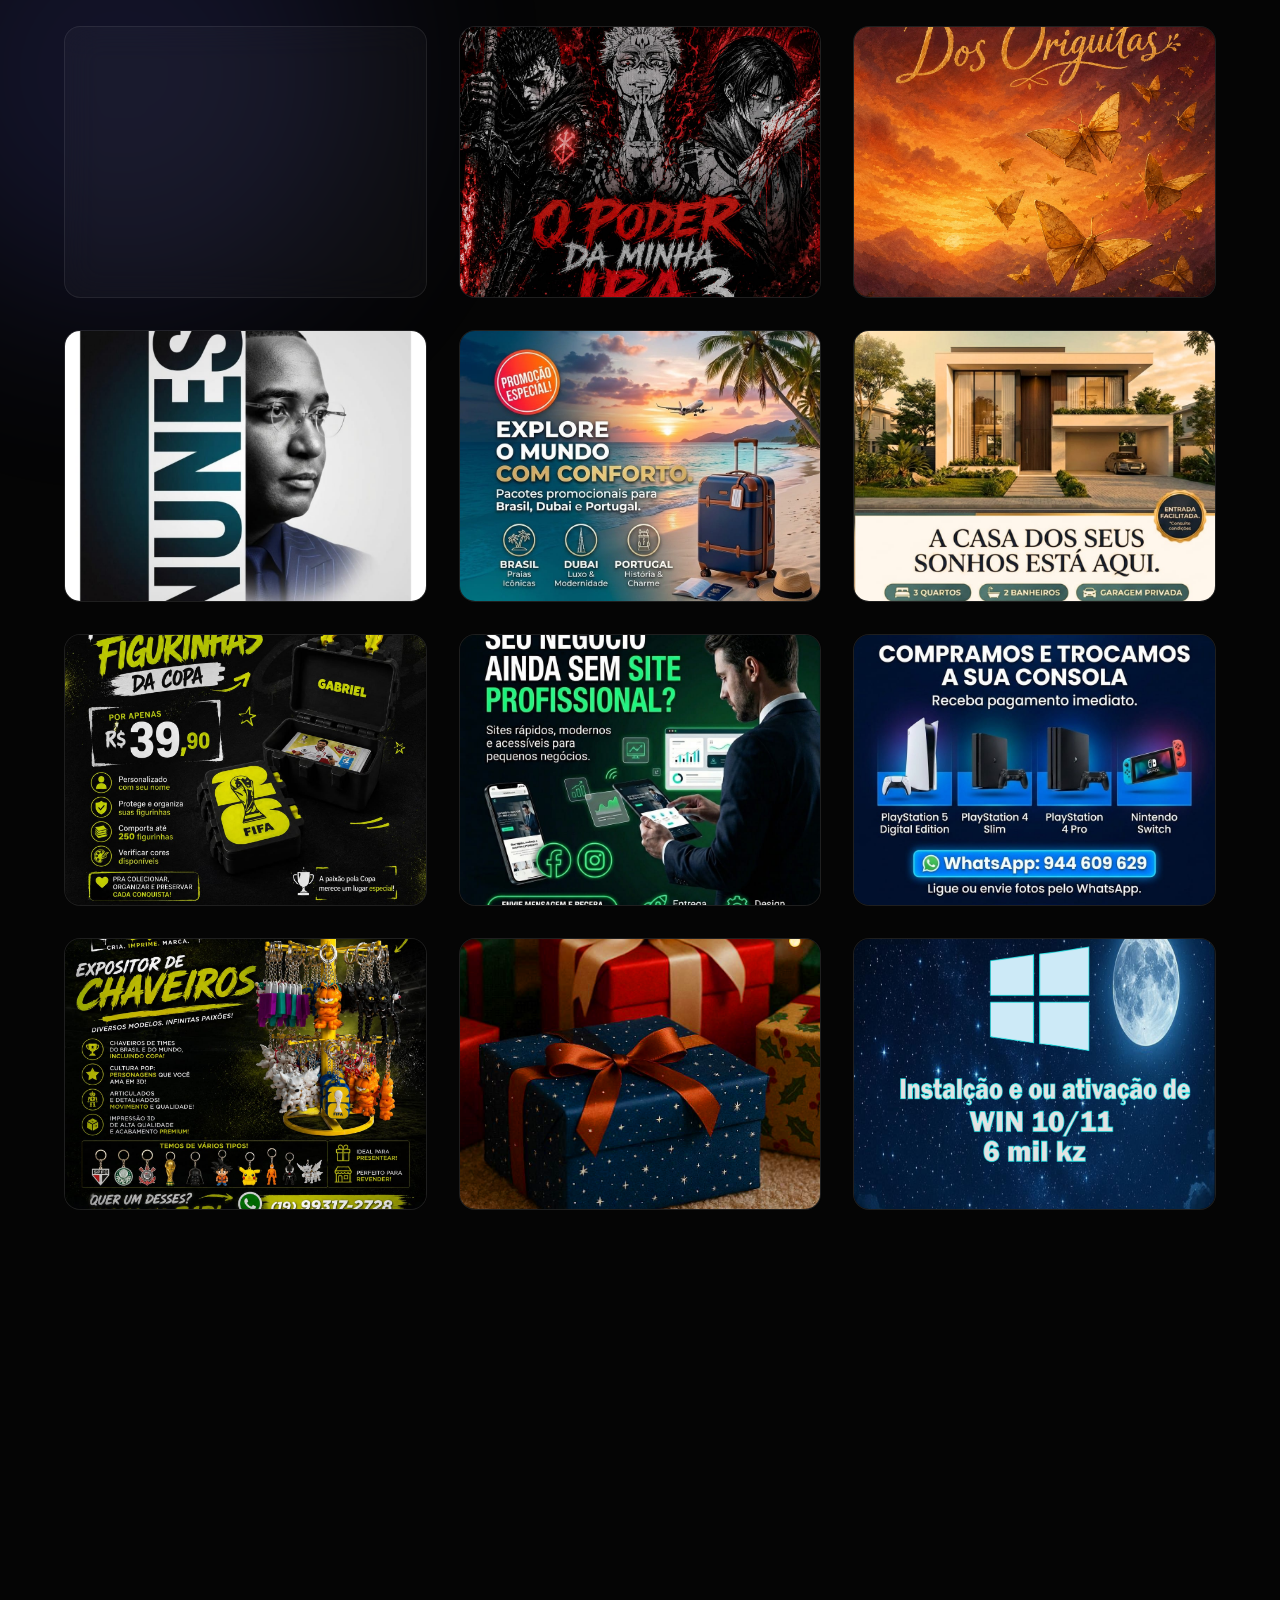
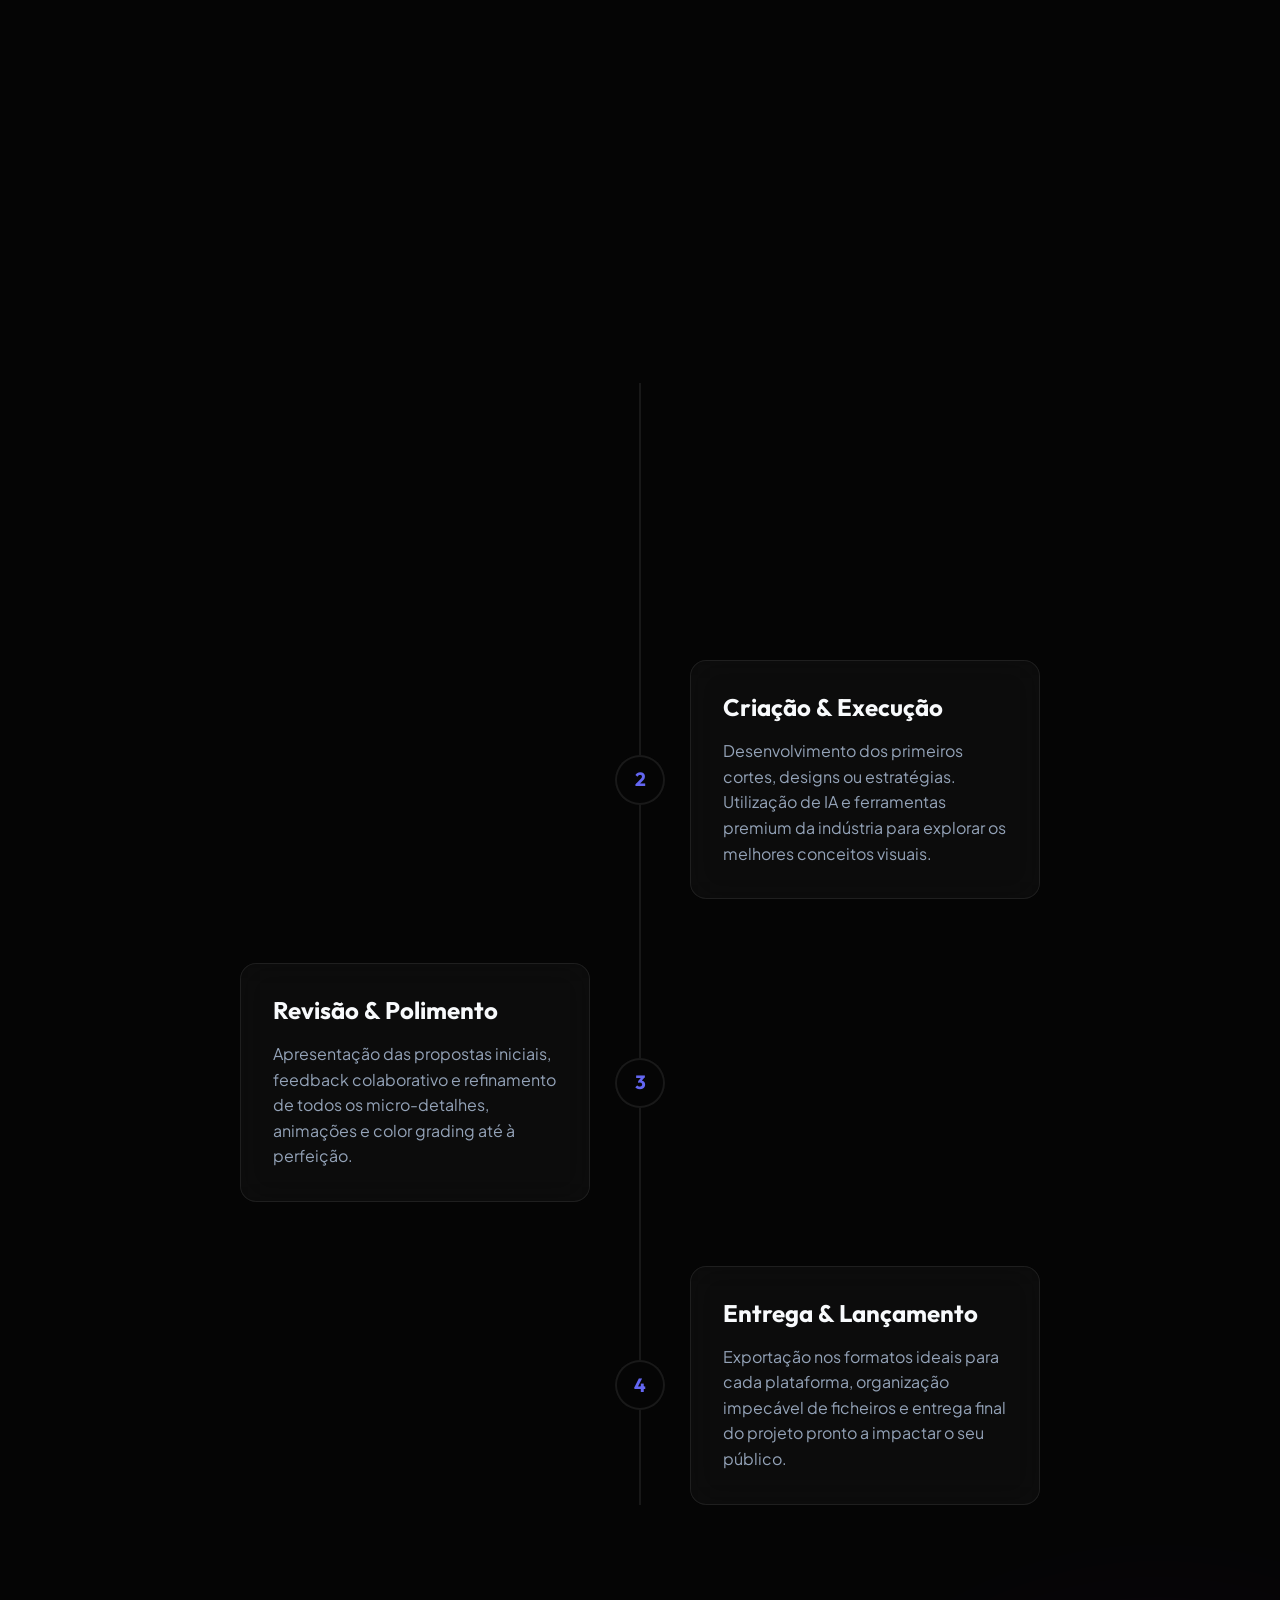
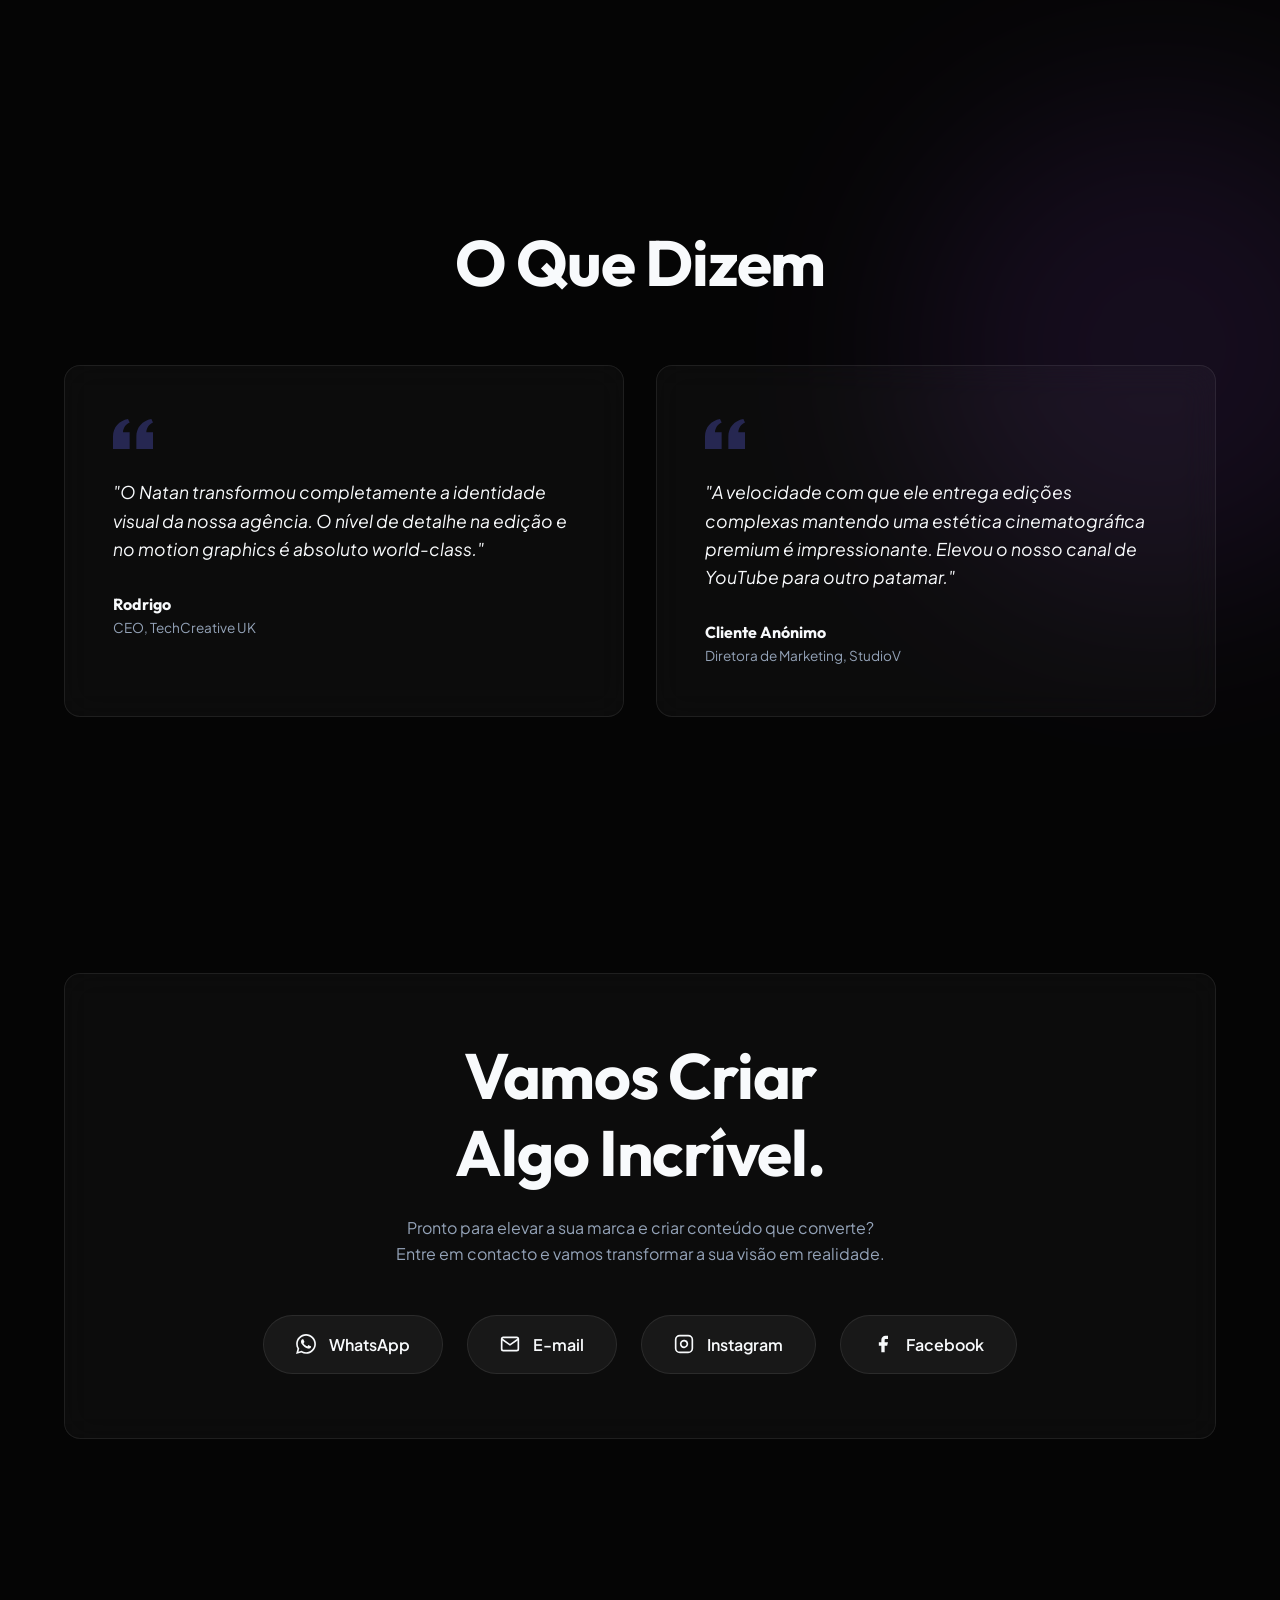
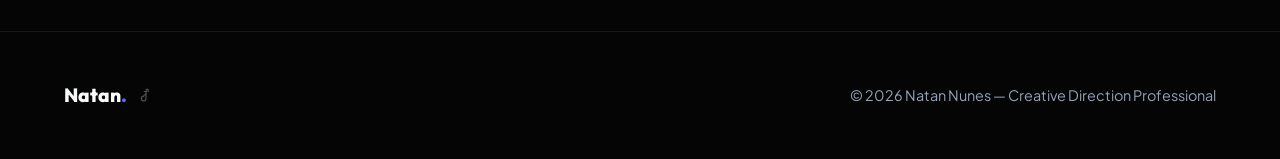
==== commit 098f16f9: "Atualizar logo no topo para Natan.Nunes" ====
--- a/index.html
+++ b/index.html
@@ -56,7 +56,7 @@
     <!-- Navigation -->
     <header class="navbar glass">
         <div class="container nav-container flex-between">
-            <a href="#hero" class="brand">Natan<span>.</span></a>
+            <a href="#hero" class="brand">Natan<span>.</span>Nunes</a>
             <div class="nav-actions" style="display: flex; align-items: center; gap: 1rem;">
                 <div class="lang-switcher">
                     <button class="current-lang"><span id="current-lang-icon">🇵🇹</span> <svg viewBox="0 0 24 24" width="16" height="16" stroke="currentColor" stroke-width="2" fill="none"><polyline points="6 9 12 15 18 9"></polyline></svg></button>
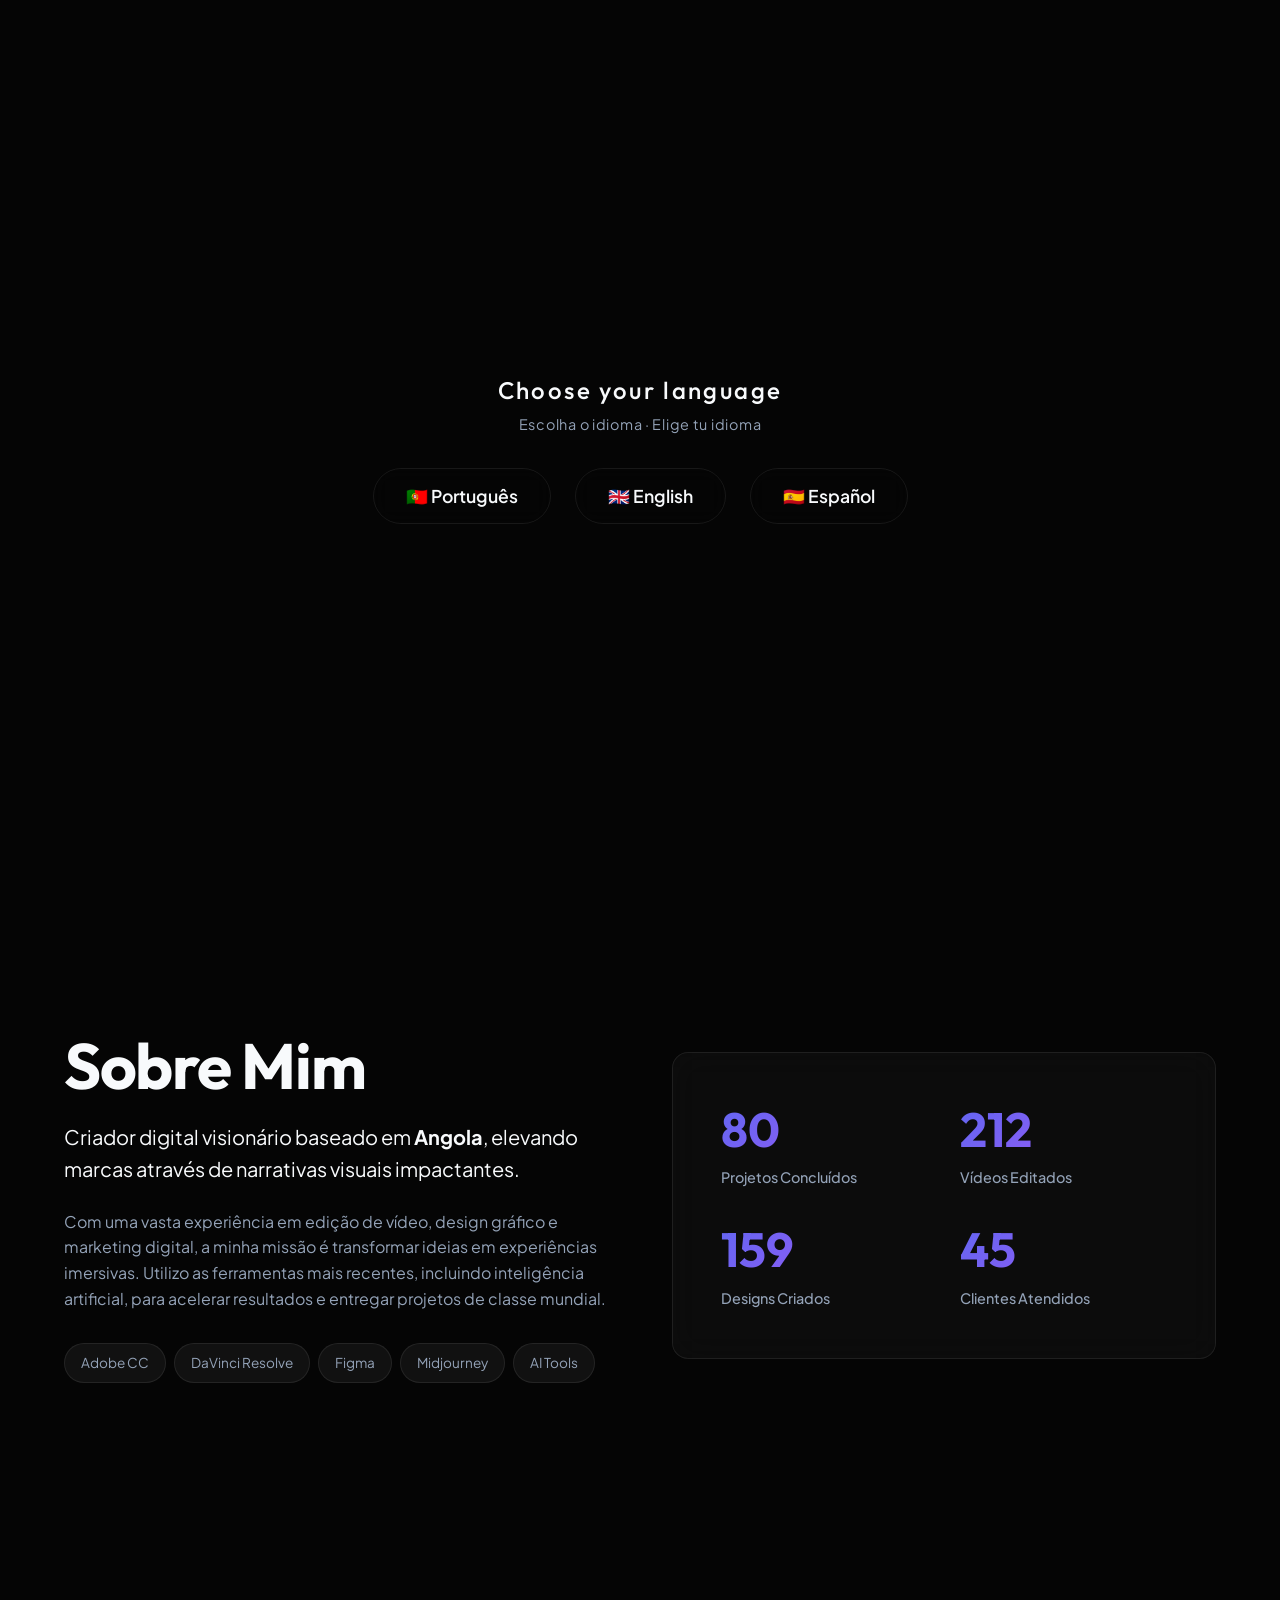
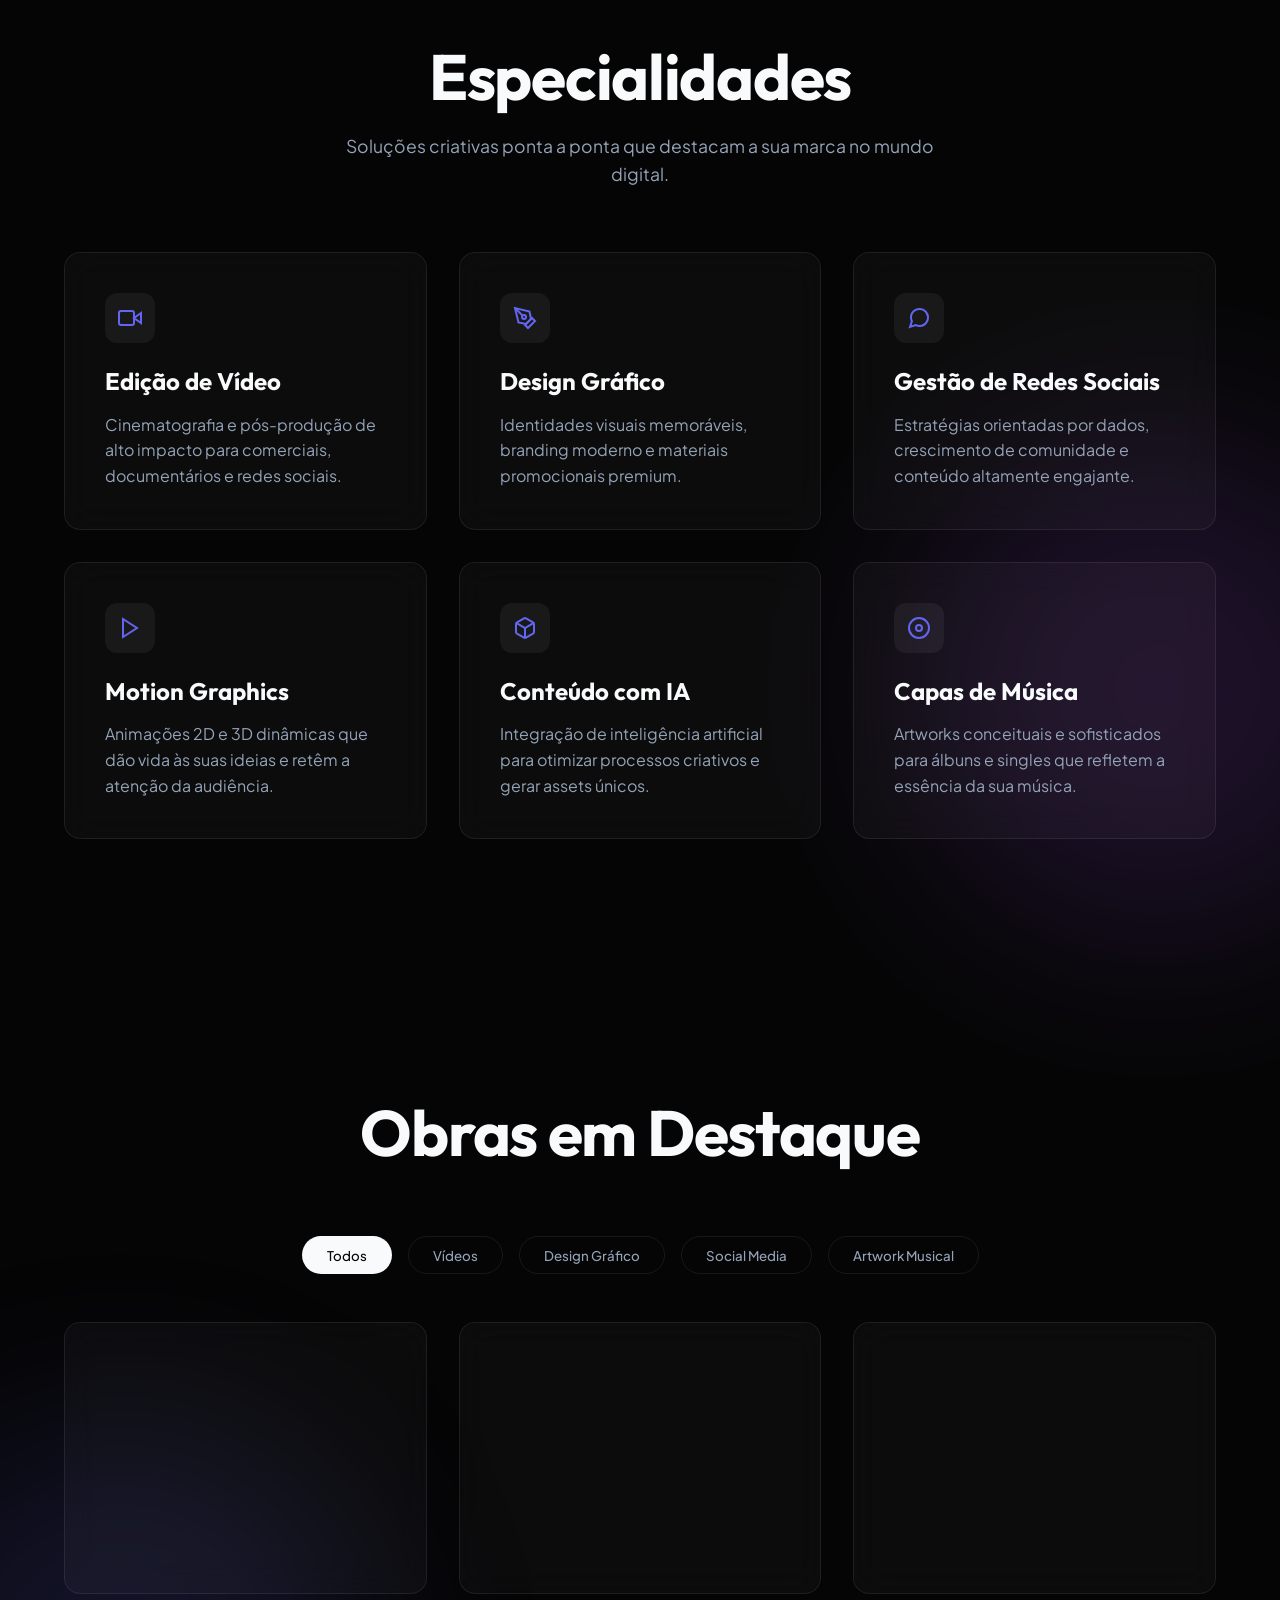
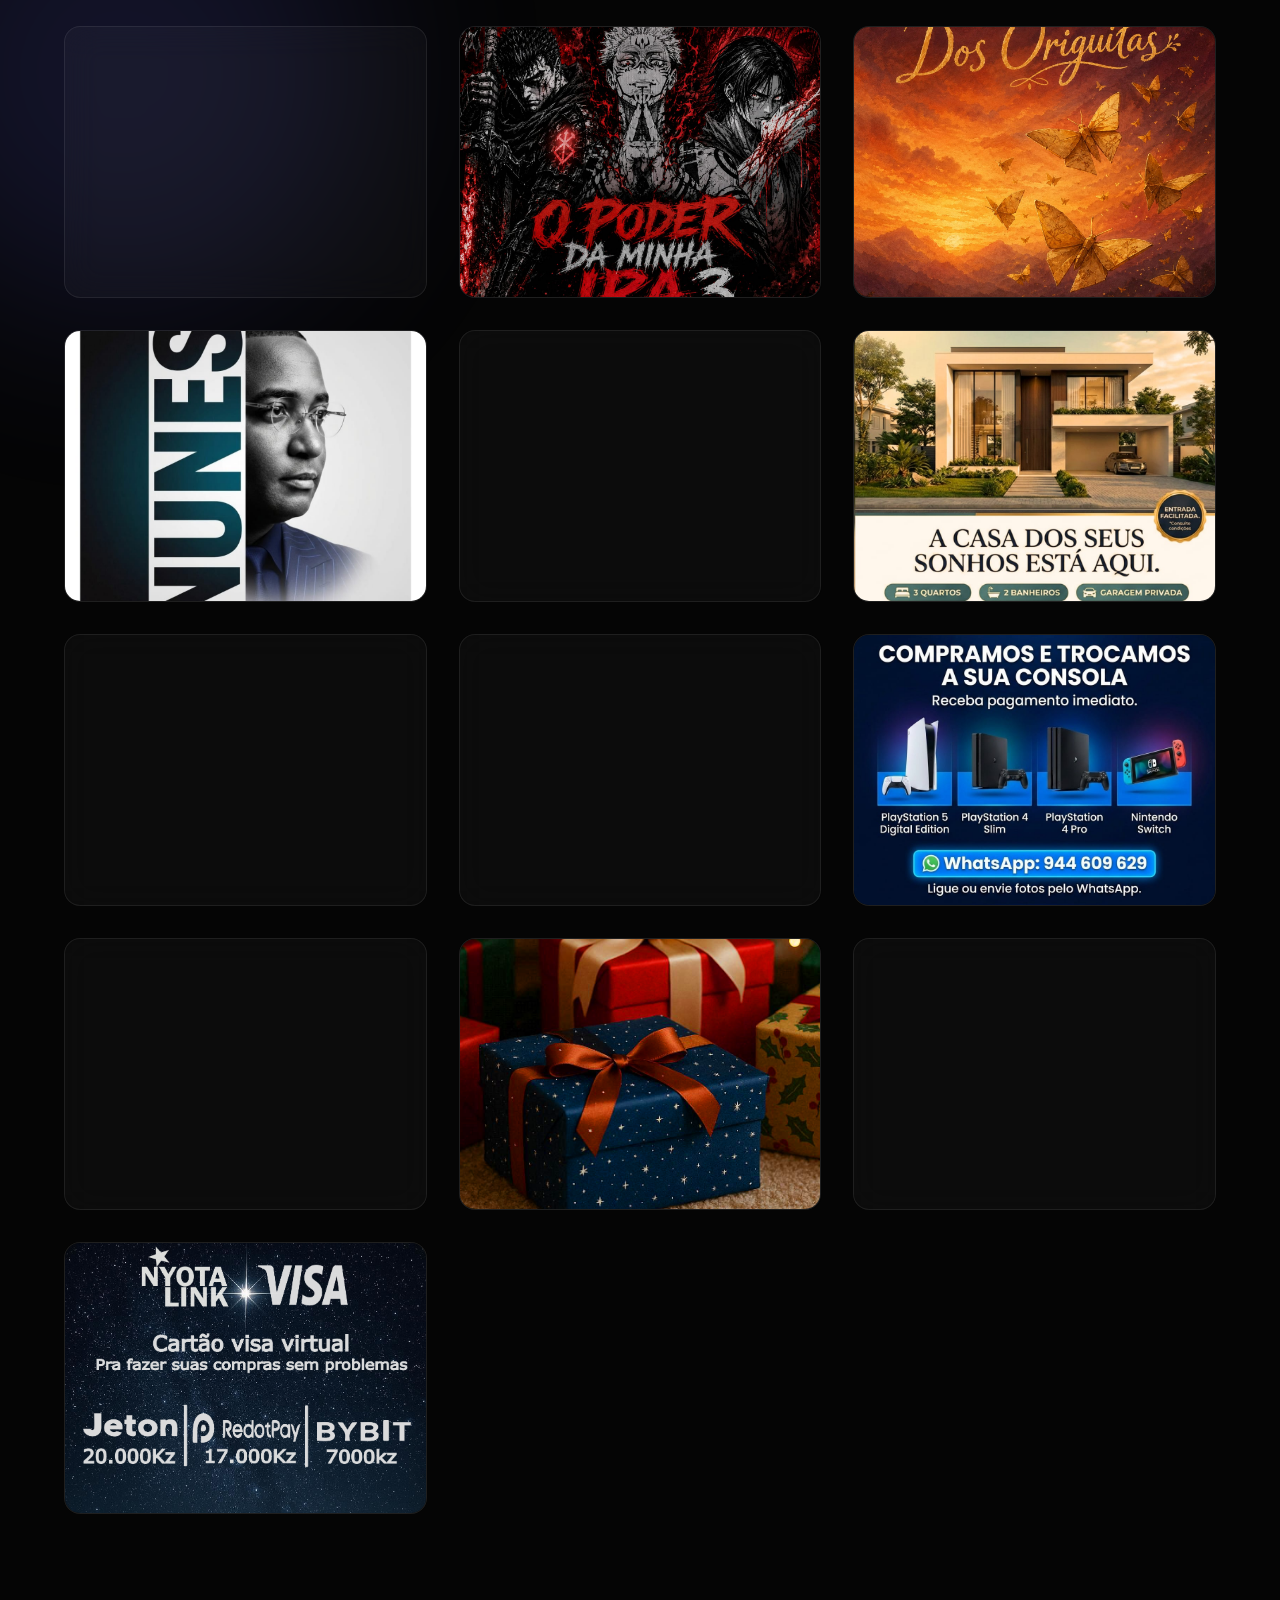
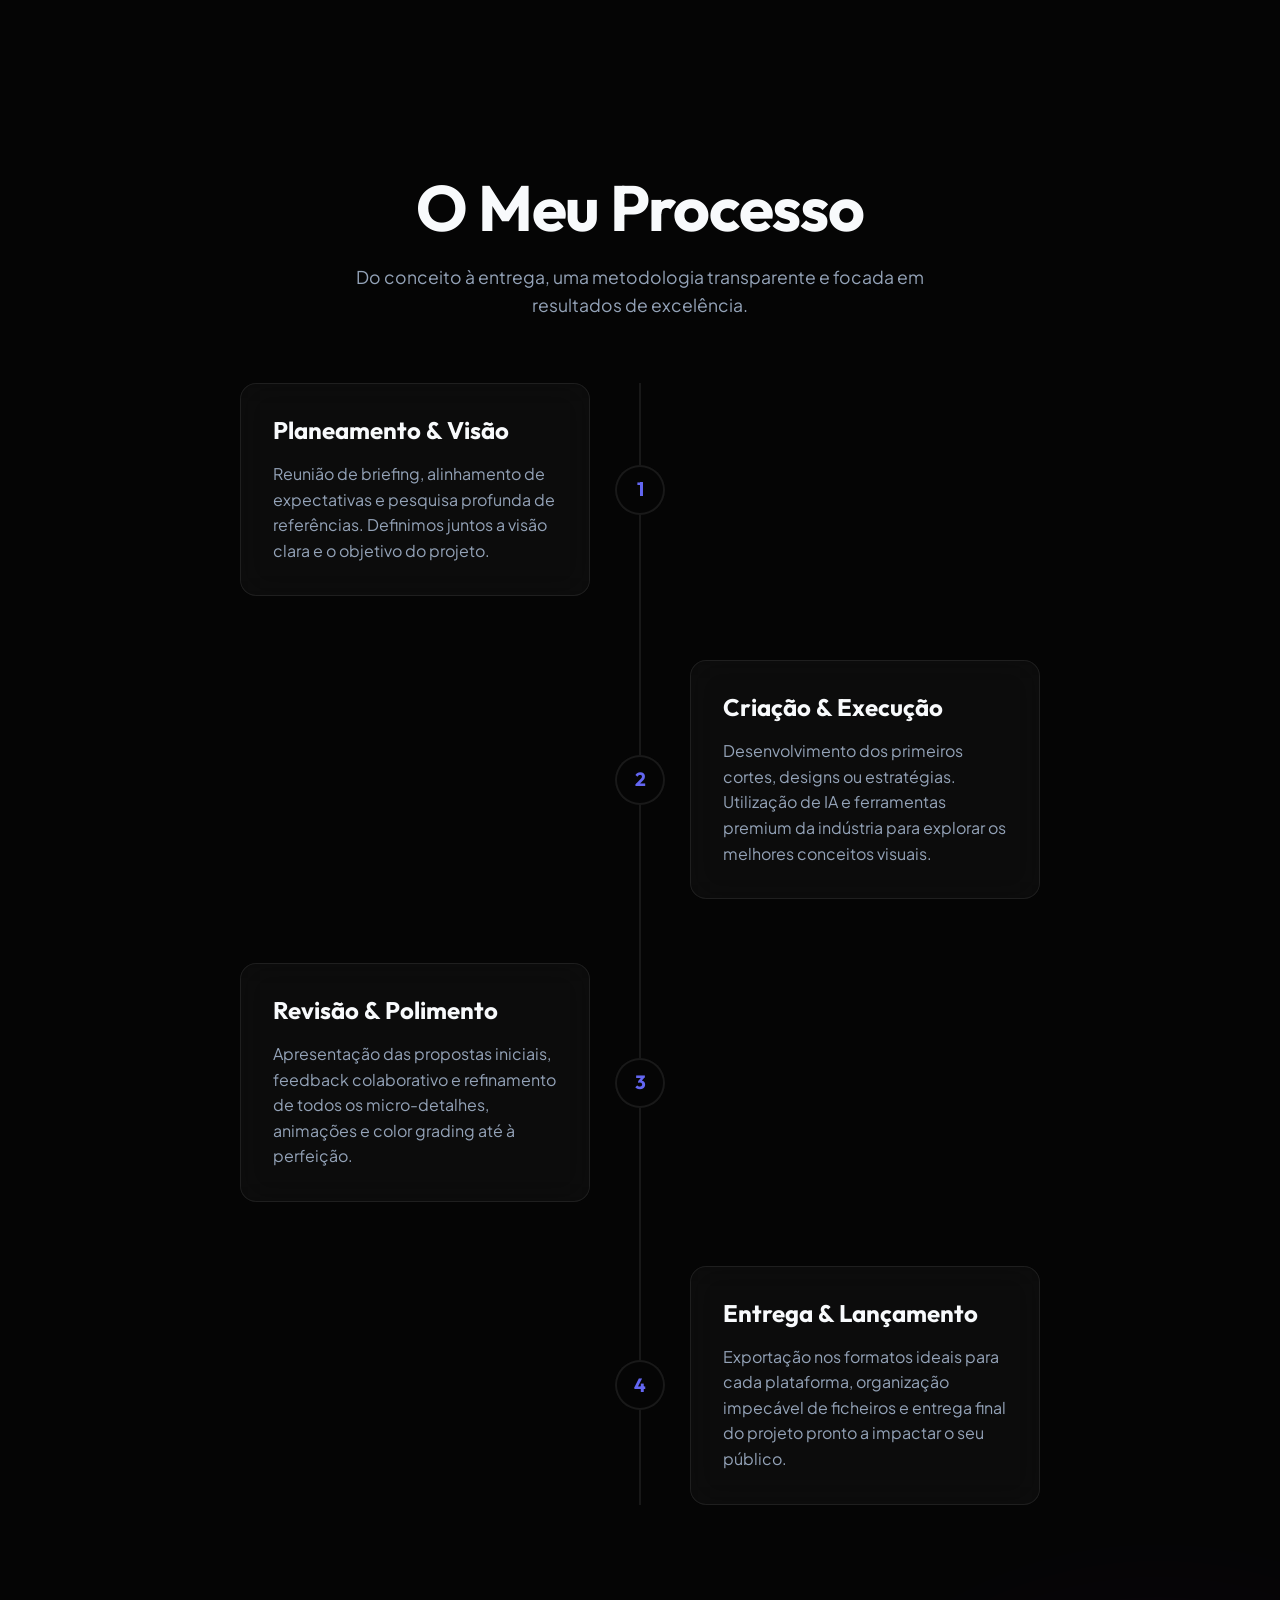
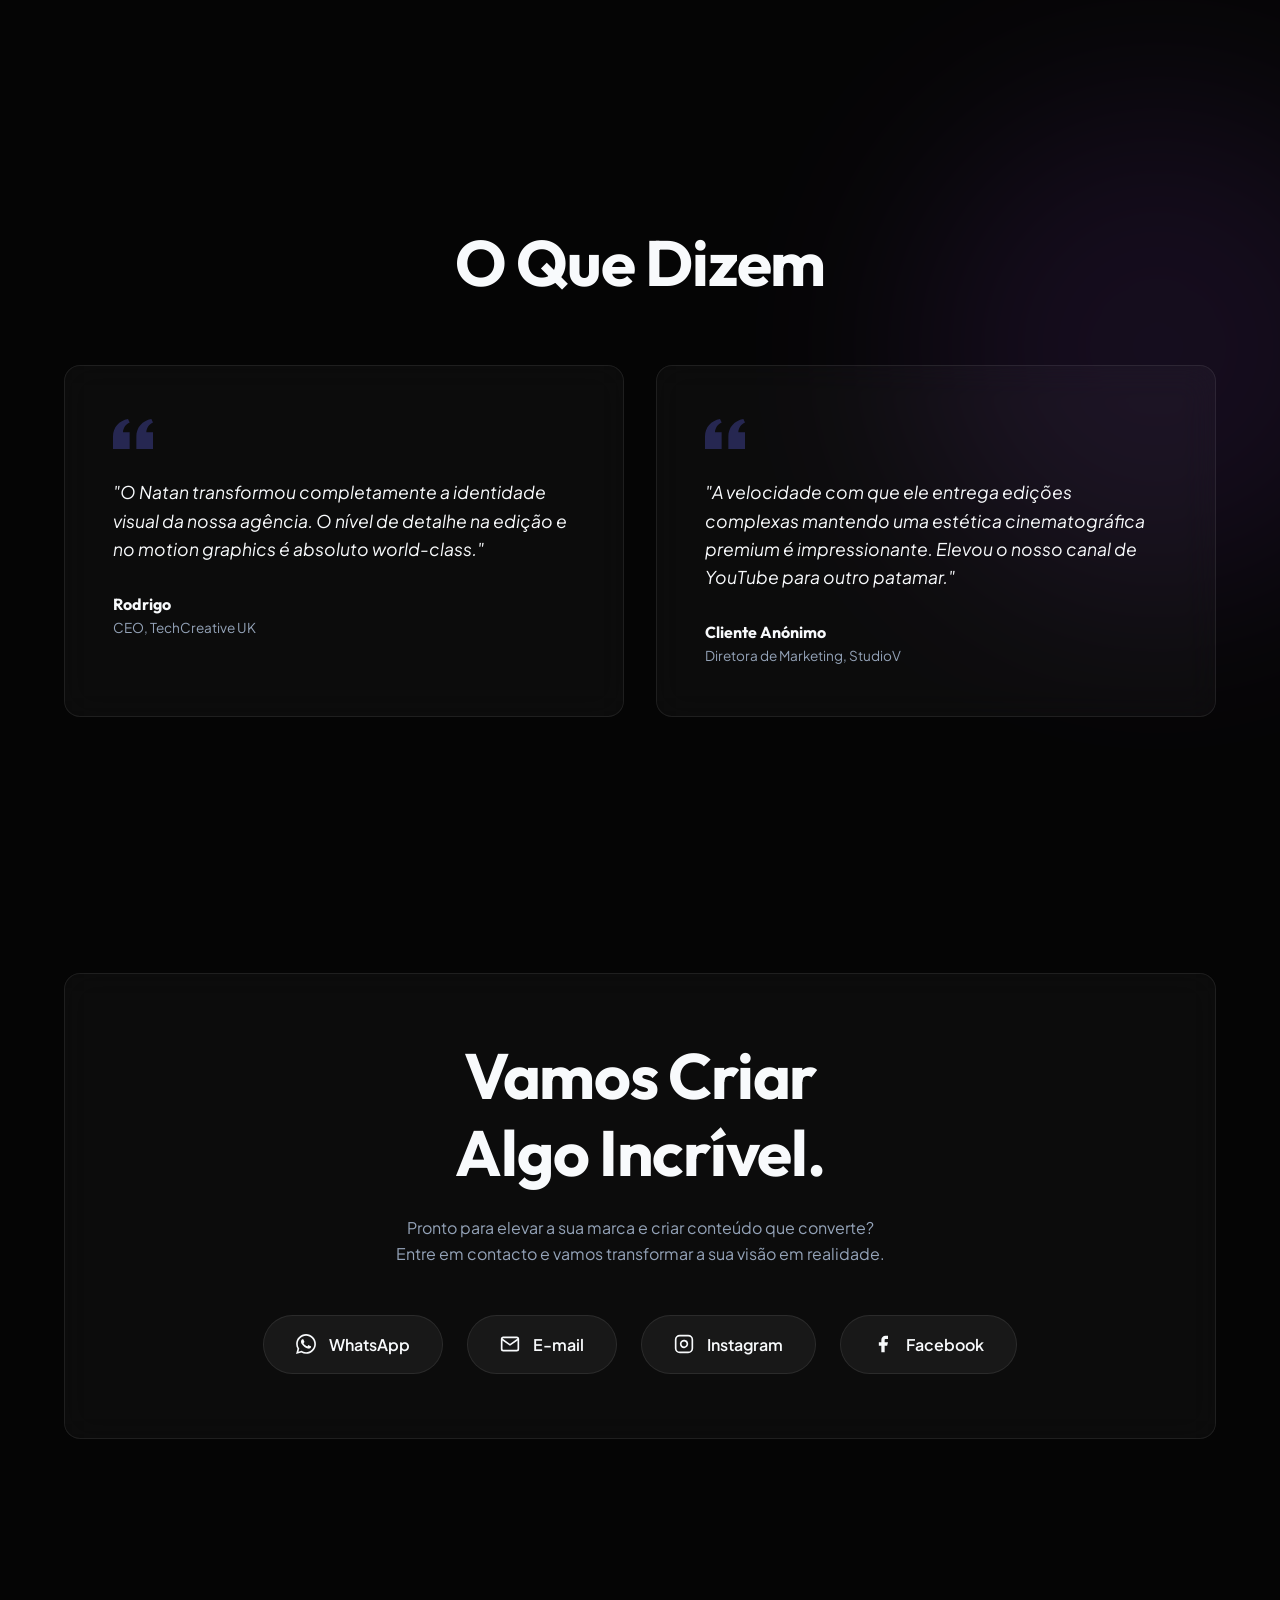
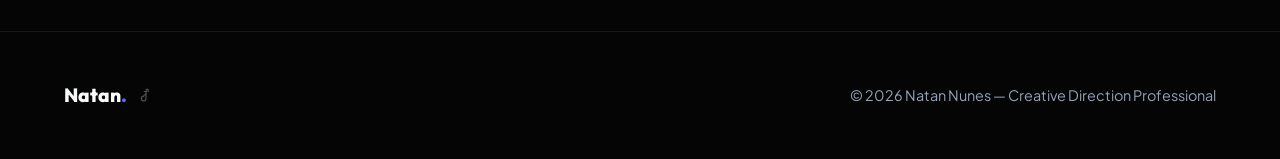
==== commit 5bbff057: "Otimizar carregamento de videos e imagens com lazy loading" ====
--- a/index.html
+++ b/index.html
@@ -350,7 +350,7 @@
     <div id="why-me-modal" class="video-modal-overlay">
         <div class="video-modal-container">
             <button class="video-modal-close" id="close-modal-btn" aria-label="Fechar">&times;</button>
-            <video id="why-me-video" src="Vidio/Vidio%20em%20motion%20grafics%20mostrando%20oq%20eu%20sei%20fazer.mp4" controls playsinline></video>
+            <video id="why-me-video" src="Vidio/Vidio%20em%20motion%20grafics%20mostrando%20oq%20eu%20sei%20fazer.mp4" controls playsinline preload="none"></video>
         </div>
     </div>
 
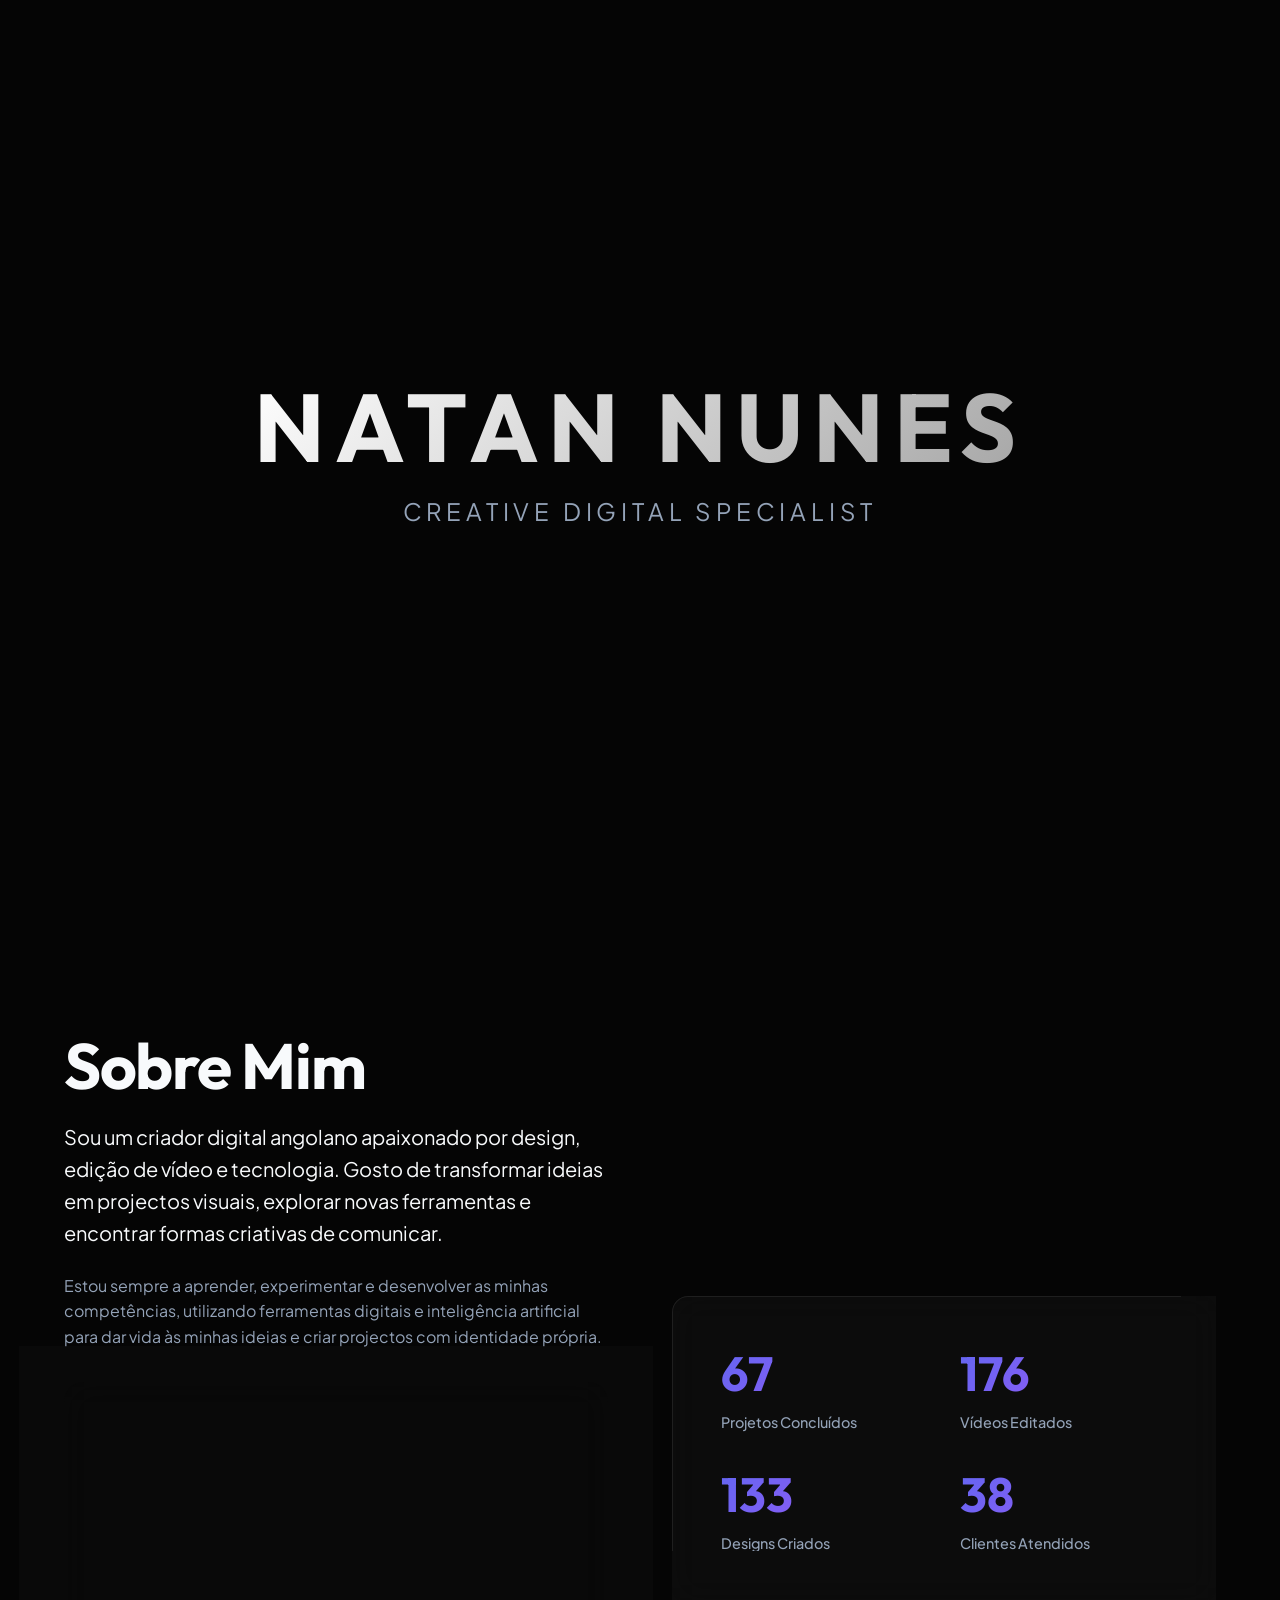
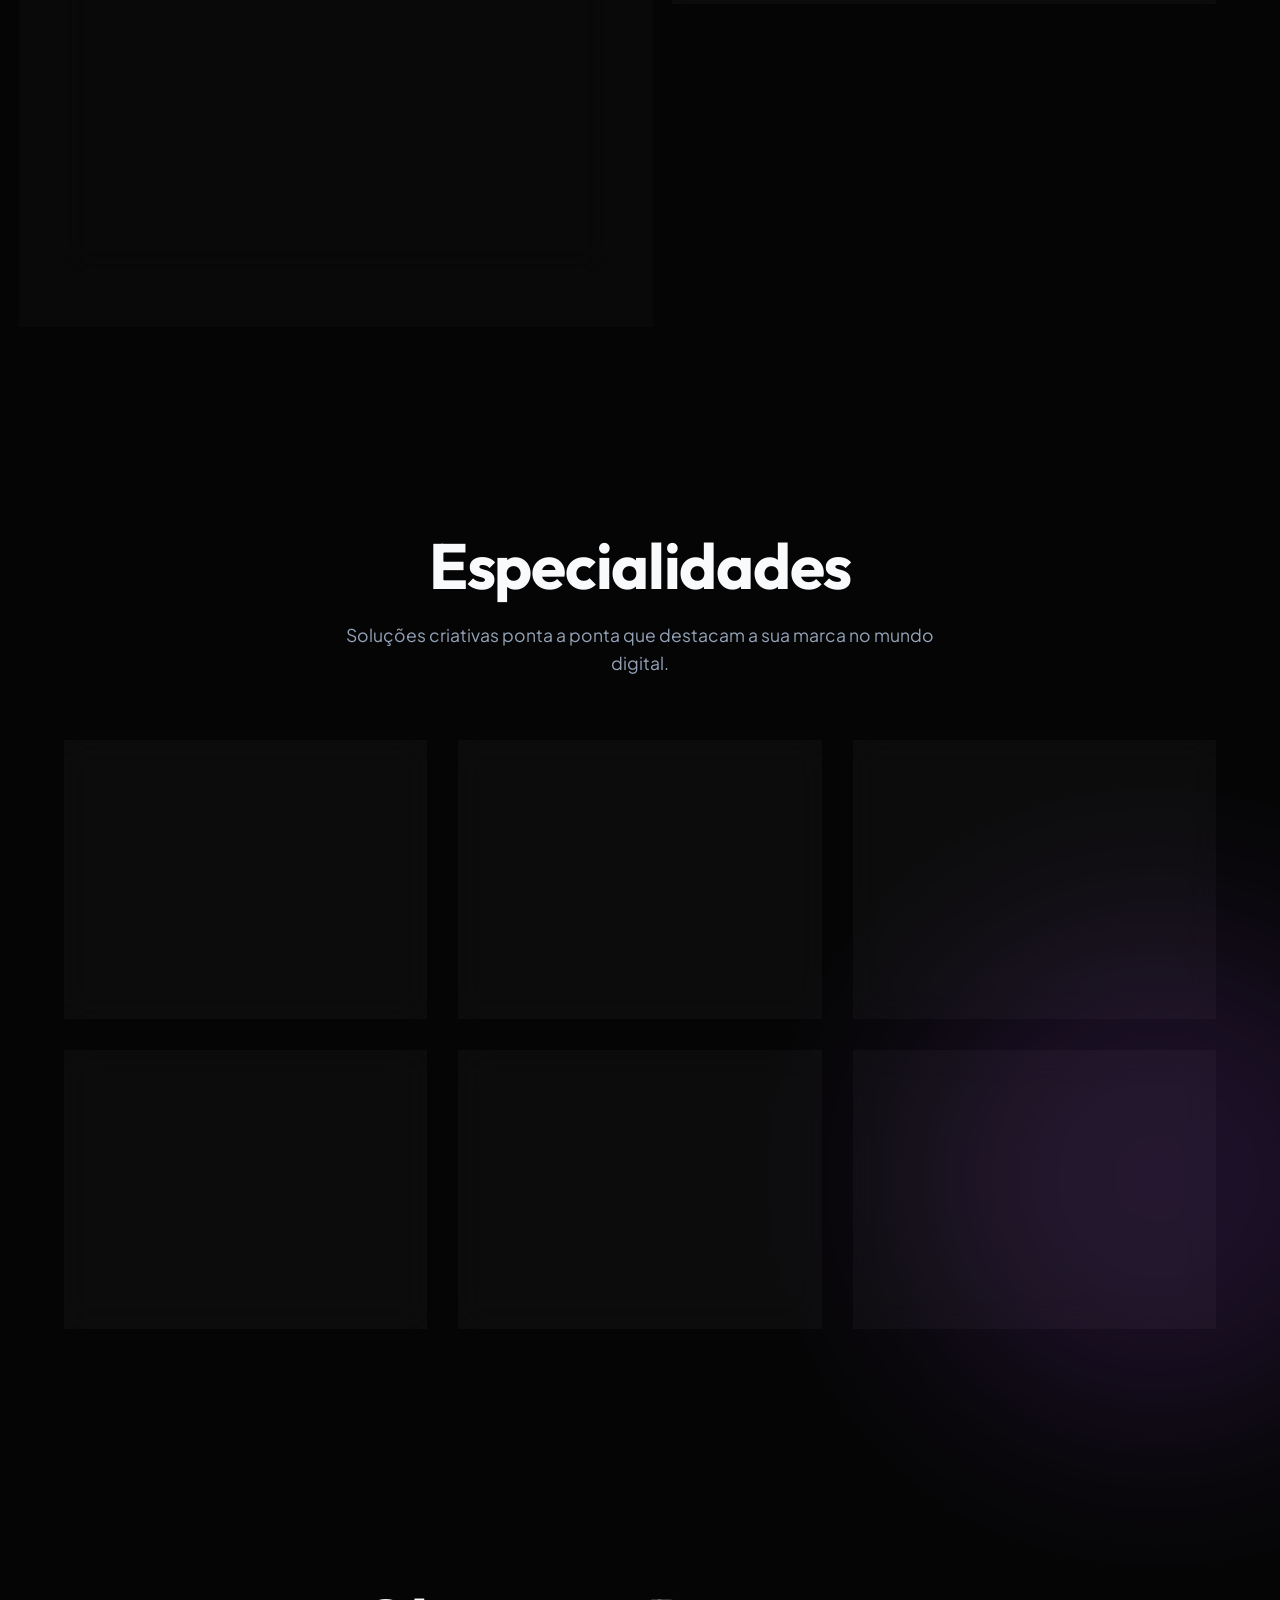
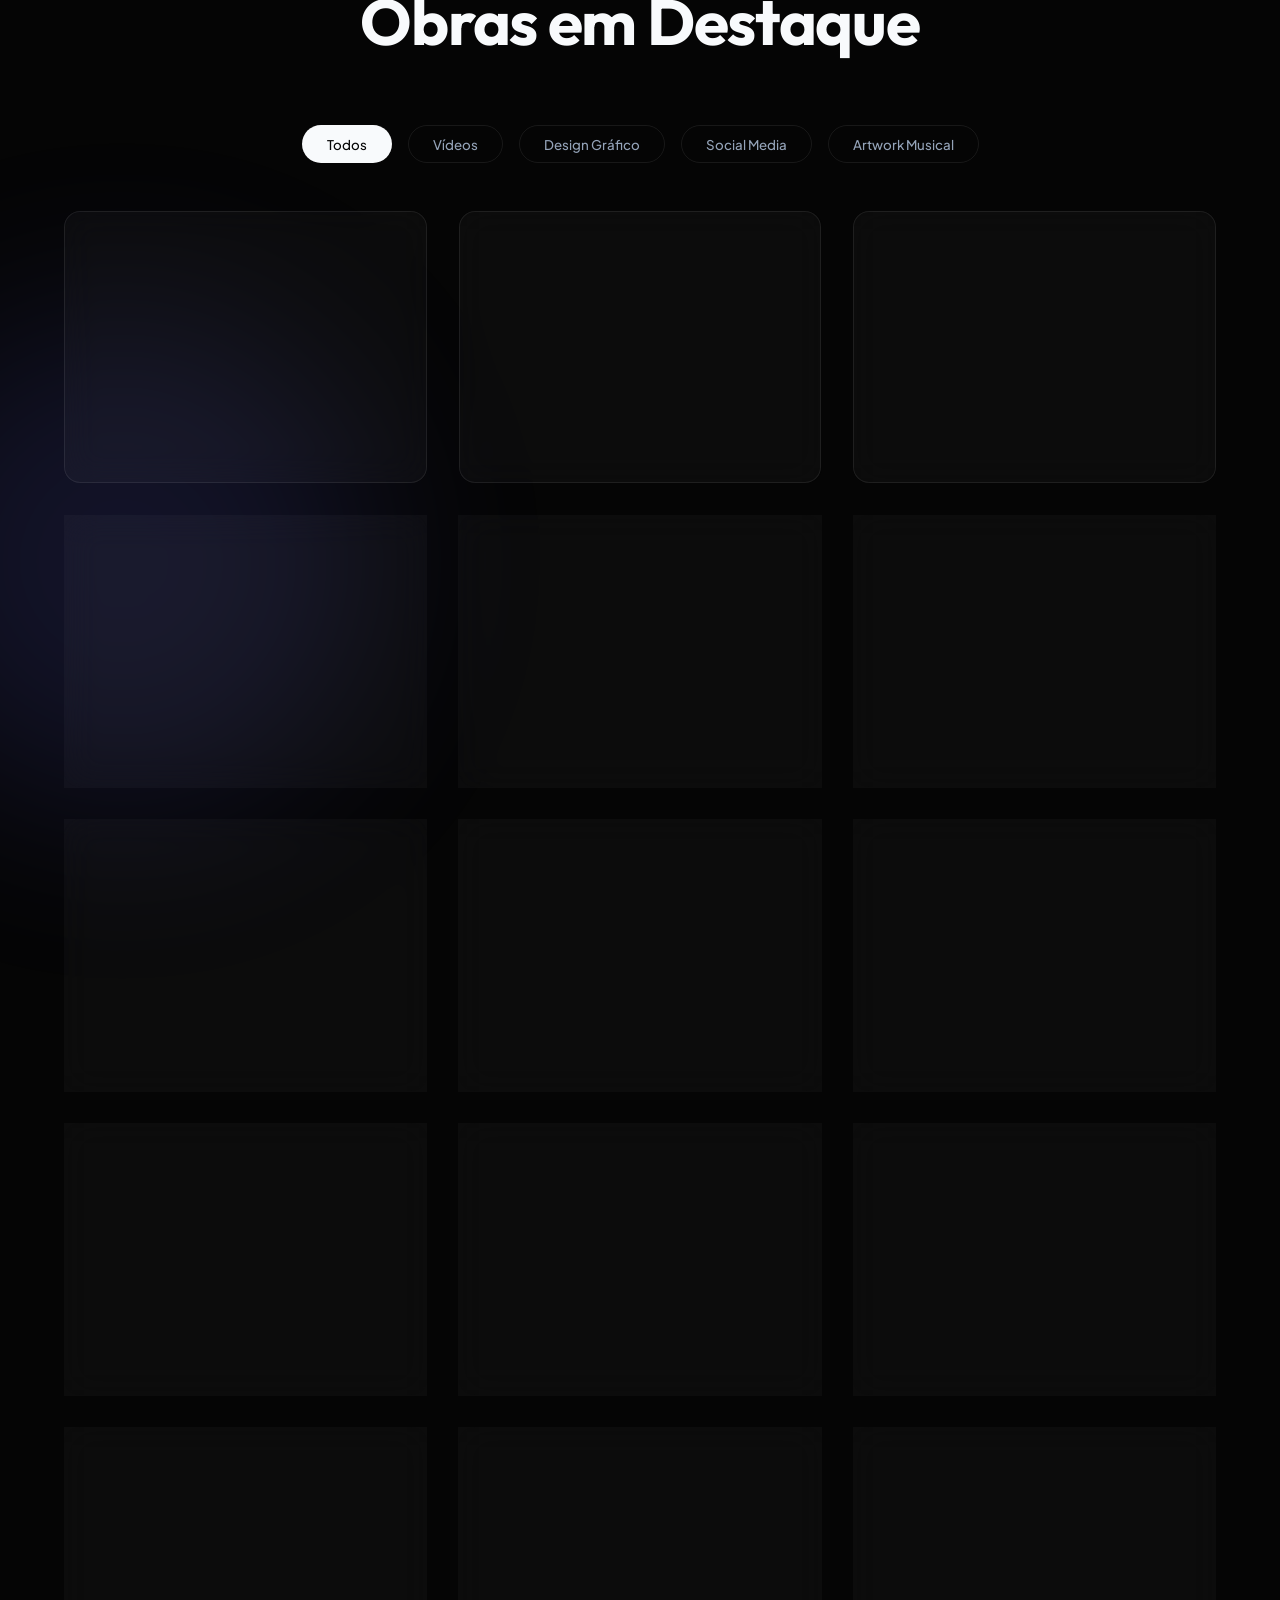
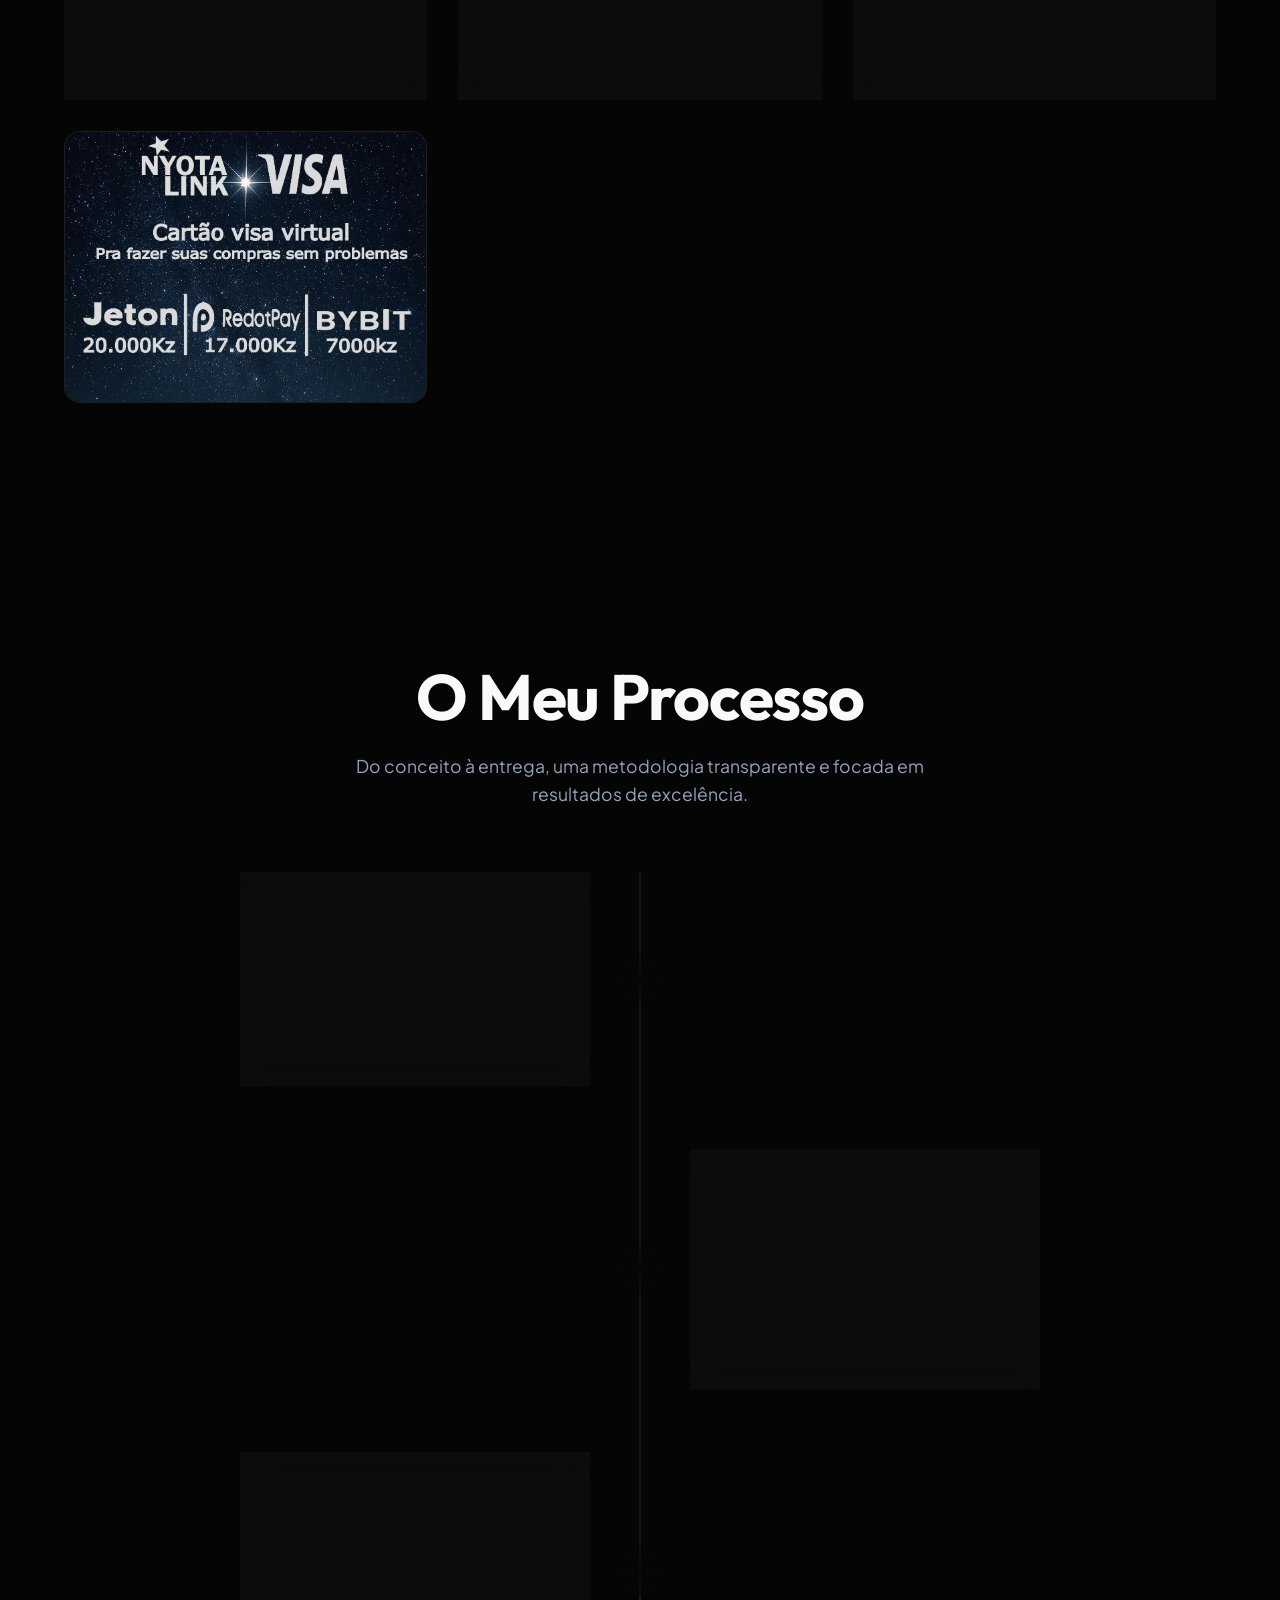
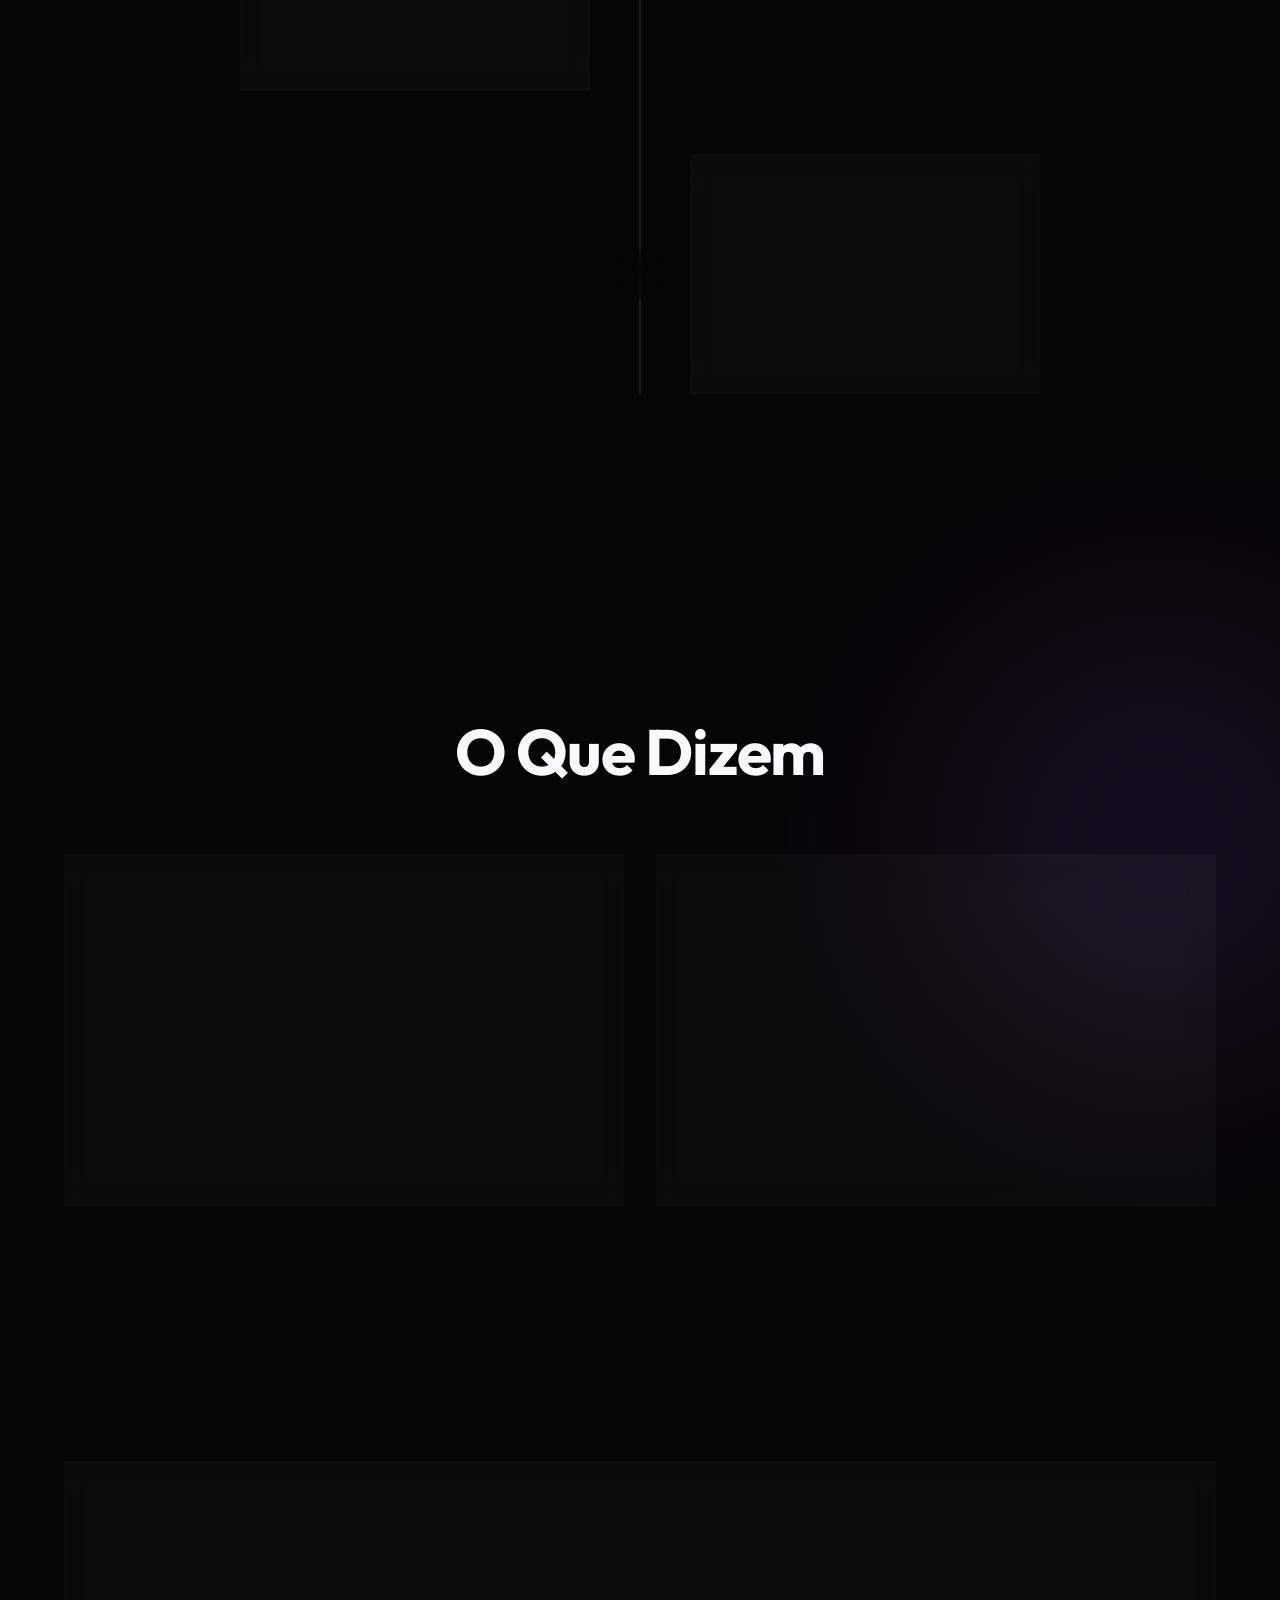
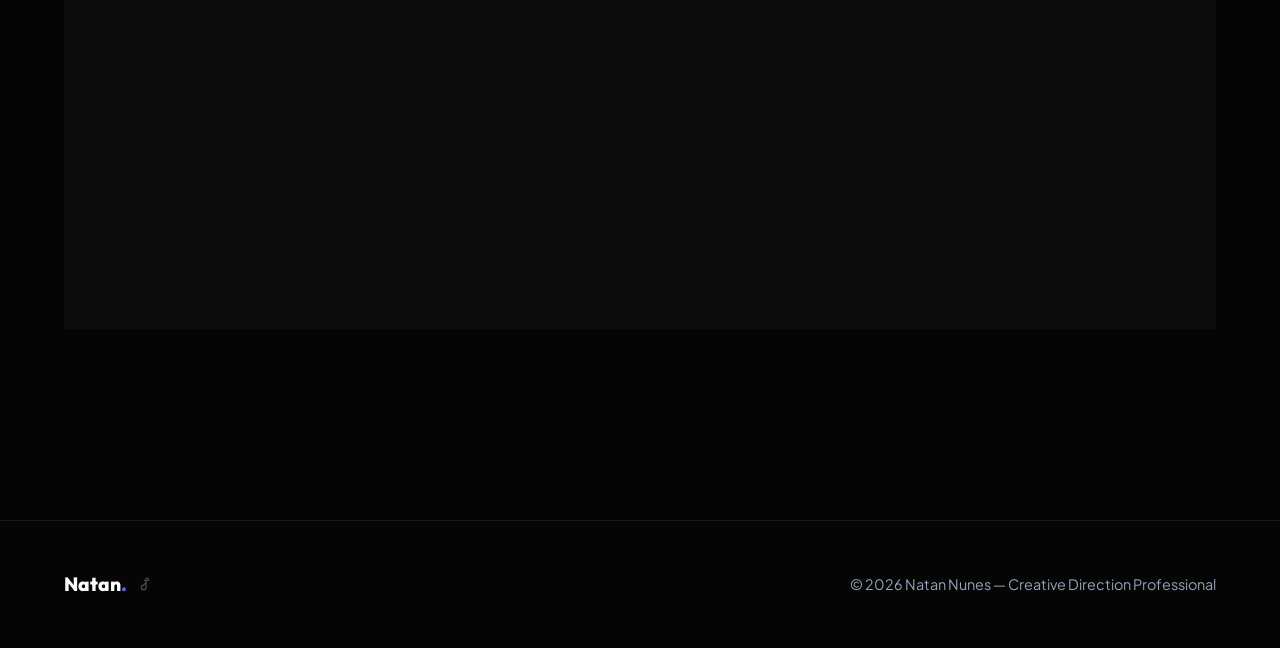
==== commit e9acb73b: "Atualizar secao Sobre Mim e adicionar aba de Ferramentas e Tecnologias" ====
--- a/index.html
+++ b/index.html
@@ -123,14 +123,56 @@
                 <div class="about-grid">
                     <div class="about-text reveal-left">
                         <h2 class="section-heading" data-i18n="about_heading">Sobre Mim</h2>
-                        <p class="lead" data-i18n="about_lead">Criador digital visionário baseado em <strong>Angola</strong>, elevando marcas através de narrativas visuais impactantes.</p>
-                        <p data-i18n="about_desc">Com uma vasta experiência em edição de vídeo, design gráfico e marketing digital, a minha missão é transformar ideias em experiências imersivas. Utilizo as ferramentas mais recentes, incluindo inteligência artificial, para acelerar resultados e entregar projetos de classe mundial.</p>
-                        <div class="tech-stack">
-                            <span>Adobe CC</span>
-                            <span>DaVinci Resolve</span>
-                            <span>Figma</span>
-                            <span>Midjourney</span>
-                            <span>AI Tools</span>
+                        <p class="lead" data-i18n="about_lead">Sou um criador digital angolano apaixonado por design, edição de vídeo e tecnologia. Gosto de transformar ideias em projectos visuais, explorar novas ferramentas e encontrar formas criativas de comunicar.</p>
+                        <p data-i18n="about_desc">Estou sempre a aprender, experimentar e desenvolver as minhas competências, utilizando ferramentas digitais e inteligência artificial para dar vida às minhas ideias e criar projectos com identidade própria.</p>
+                        
+                        <div class="tools-container glass">
+                            <h3 class="tools-title" data-i18n="tools_title">
+                                <svg width="20" height="20" viewBox="0 0 24 24" fill="none" stroke="currentColor" stroke-width="2" stroke-linecap="round" stroke-linejoin="round"><path d="M14.7 6.3a1 1 0 0 0 0 1.4l1.6 1.6a1 1 0 0 0 1.4 0l3.77-3.77a6 6 0 0 1-7.94 7.94l-6.91 6.91a2.12 2.12 0 0 1-3-3l6.91-6.91a6 6 0 0 1 7.94-7.94l-3.76 3.76z"/></svg>
+                                <span data-i18n="tools_heading_text">Ferramentas e Tecnologias</span>
+                            </h3>
+                            <div class="tools-list">
+                                <div class="tool-group">
+                                    <span class="tool-category" data-i18n="tool_cat_design">Design Gráfico:</span>
+                                    <div class="tool-tags">
+                                        <span class="tool-tag">Affinity</span>
+                                        <span class="tool-tag">Canva</span>
+                                        <span class="tool-tag">GIMP</span>
+                                        <span class="tool-tag">Inkscape</span>
+                                    </div>
+                                </div>
+                                <div class="tool-group">
+                                    <span class="tool-category" data-i18n="tool_cat_video">Edição de Vídeo:</span>
+                                    <div class="tool-tags">
+                                        <span class="tool-tag">Kdenlive</span>
+                                        <span class="tool-tag">CapCut</span>
+                                    </div>
+                                </div>
+                                <div class="tool-group">
+                                    <span class="tool-category" data-i18n="tool_cat_motion">Animação e Motion Design:</span>
+                                    <div class="tool-tags">
+                                        <span class="tool-tag">Blender</span>
+                                        <span class="tool-tag">Natron</span>
+                                        <span class="tool-tag">Glaxnimate</span>
+                                    </div>
+                                </div>
+                                <div class="tool-group">
+                                    <span class="tool-category" data-i18n="tool_cat_web">Desenvolvimento Web:</span>
+                                    <div class="tool-tags">
+                                        <span class="tool-tag">HTML</span>
+                                        <span class="tool-tag">CSS</span>
+                                        <span class="tool-tag">JavaScript</span>
+                                        <span class="tool-tag">Remotion</span>
+                                    </div>
+                                </div>
+                                <div class="tool-group">
+                                    <span class="tool-category" data-i18n="tool_cat_ai">Inteligência Artificial:</span>
+                                    <div class="tool-tags">
+                                        <span class="tool-tag">ChatGPT</span>
+                                        <span class="tool-tag" data-i18n="tool_tag_ai_other">Ferramentas de IA</span>
+                                    </div>
+                                </div>
+                            </div>
                         </div>
                     </div>
                     <div class="about-stats glass reveal-right">
--- a/style.css
+++ b/style.css
@@ -446,20 +446,74 @@
     margin-bottom: 1.5rem;
 }
 
-.tech-stack {
+/* Tools & Technologies Box */
+.tools-container {
+    margin-top: 2rem;
+    padding: 1.75rem;
+    border-radius: 20px;
+    background: rgba(255, 255, 255, 0.02);
+    border: 1px solid var(--border-color);
+    box-shadow: 0 10px 30px rgba(0, 0, 0, 0.2);
+}
+
+.tools-title {
+    font-size: 1.15rem;
+    font-weight: 700;
+    color: var(--text-main);
+    display: flex;
+    align-items: center;
+    gap: 0.6rem;
+    margin-bottom: 1.25rem;
+    padding-bottom: 0.85rem;
+    border-bottom: 1px solid rgba(255, 255, 255, 0.06);
+}
+
+.tools-title svg {
+    color: var(--primary);
+}
+
+.tools-list {
+    display: flex;
+    flex-direction: column;
+    gap: 1rem;
+}
+
+.tool-group {
+    display: flex;
+    flex-direction: column;
+    gap: 0.4rem;
+}
+
+.tool-category {
+    font-size: 0.85rem;
+    font-weight: 600;
+    color: var(--primary);
+    letter-spacing: 0.03em;
+    text-transform: uppercase;
+}
+
+.tool-tags {
     display: flex;
     flex-wrap: wrap;
-    gap: 0.5rem;
-    margin-top: 2rem;
-}
-
-.tech-stack span {
-    padding: 0.5rem 1rem;
-    background: rgba(255, 255, 255, 0.05);
-    border: 1px solid var(--border-color);
-    border-radius: 100px;
-    font-size: 0.85rem;
-    color: var(--text-muted);
+    gap: 0.45rem;
+}
+
+.tool-tag {
+    padding: 0.35rem 0.85rem;
+    background: rgba(255, 255, 255, 0.04);
+    border: 1px solid rgba(255, 255, 255, 0.08);
+    border-radius: 8px;
+    font-size: 0.82rem;
+    color: var(--text-main);
+    transition: var(--transition-fast);
+    font-weight: 500;
+}
+
+.tool-tag:hover {
+    background: rgba(99, 102, 241, 0.15);
+    border-color: rgba(99, 102, 241, 0.4);
+    color: #fff;
+    transform: translateY(-2px);
 }
 
 .about-stats {
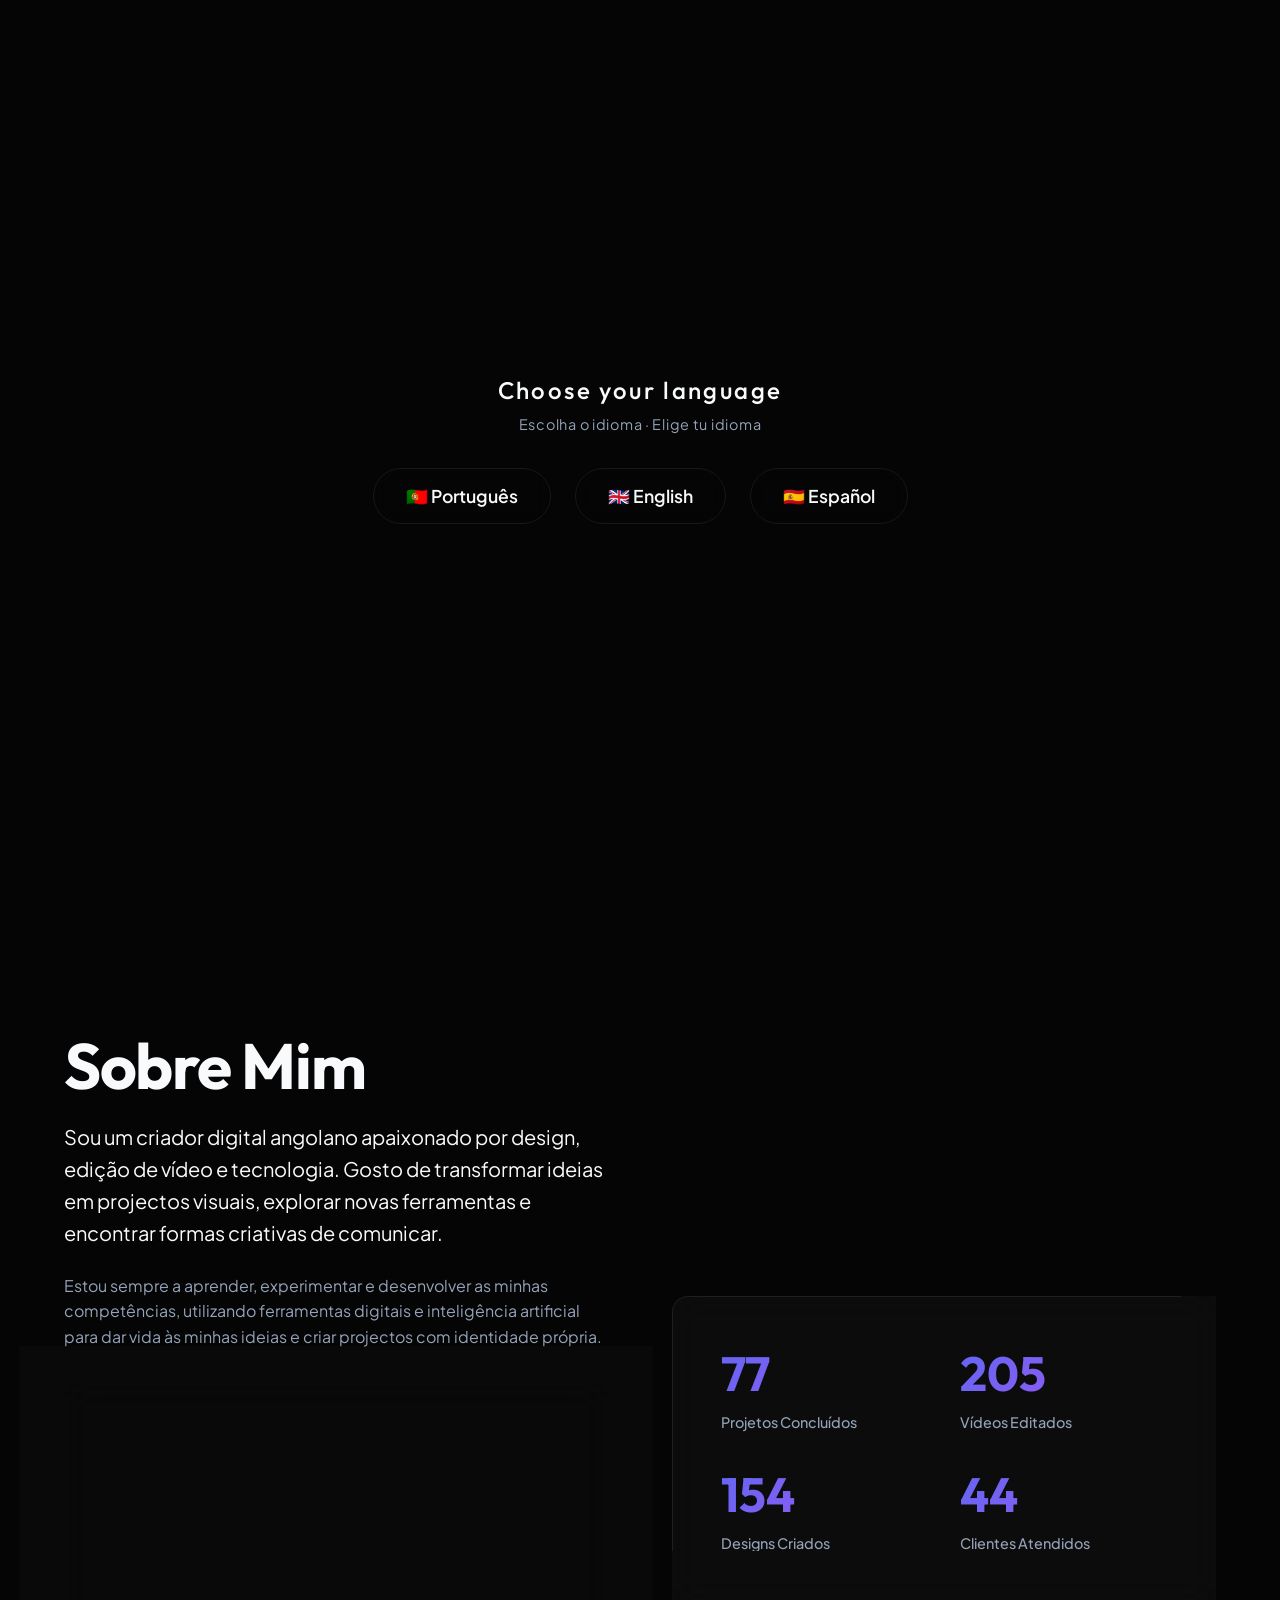
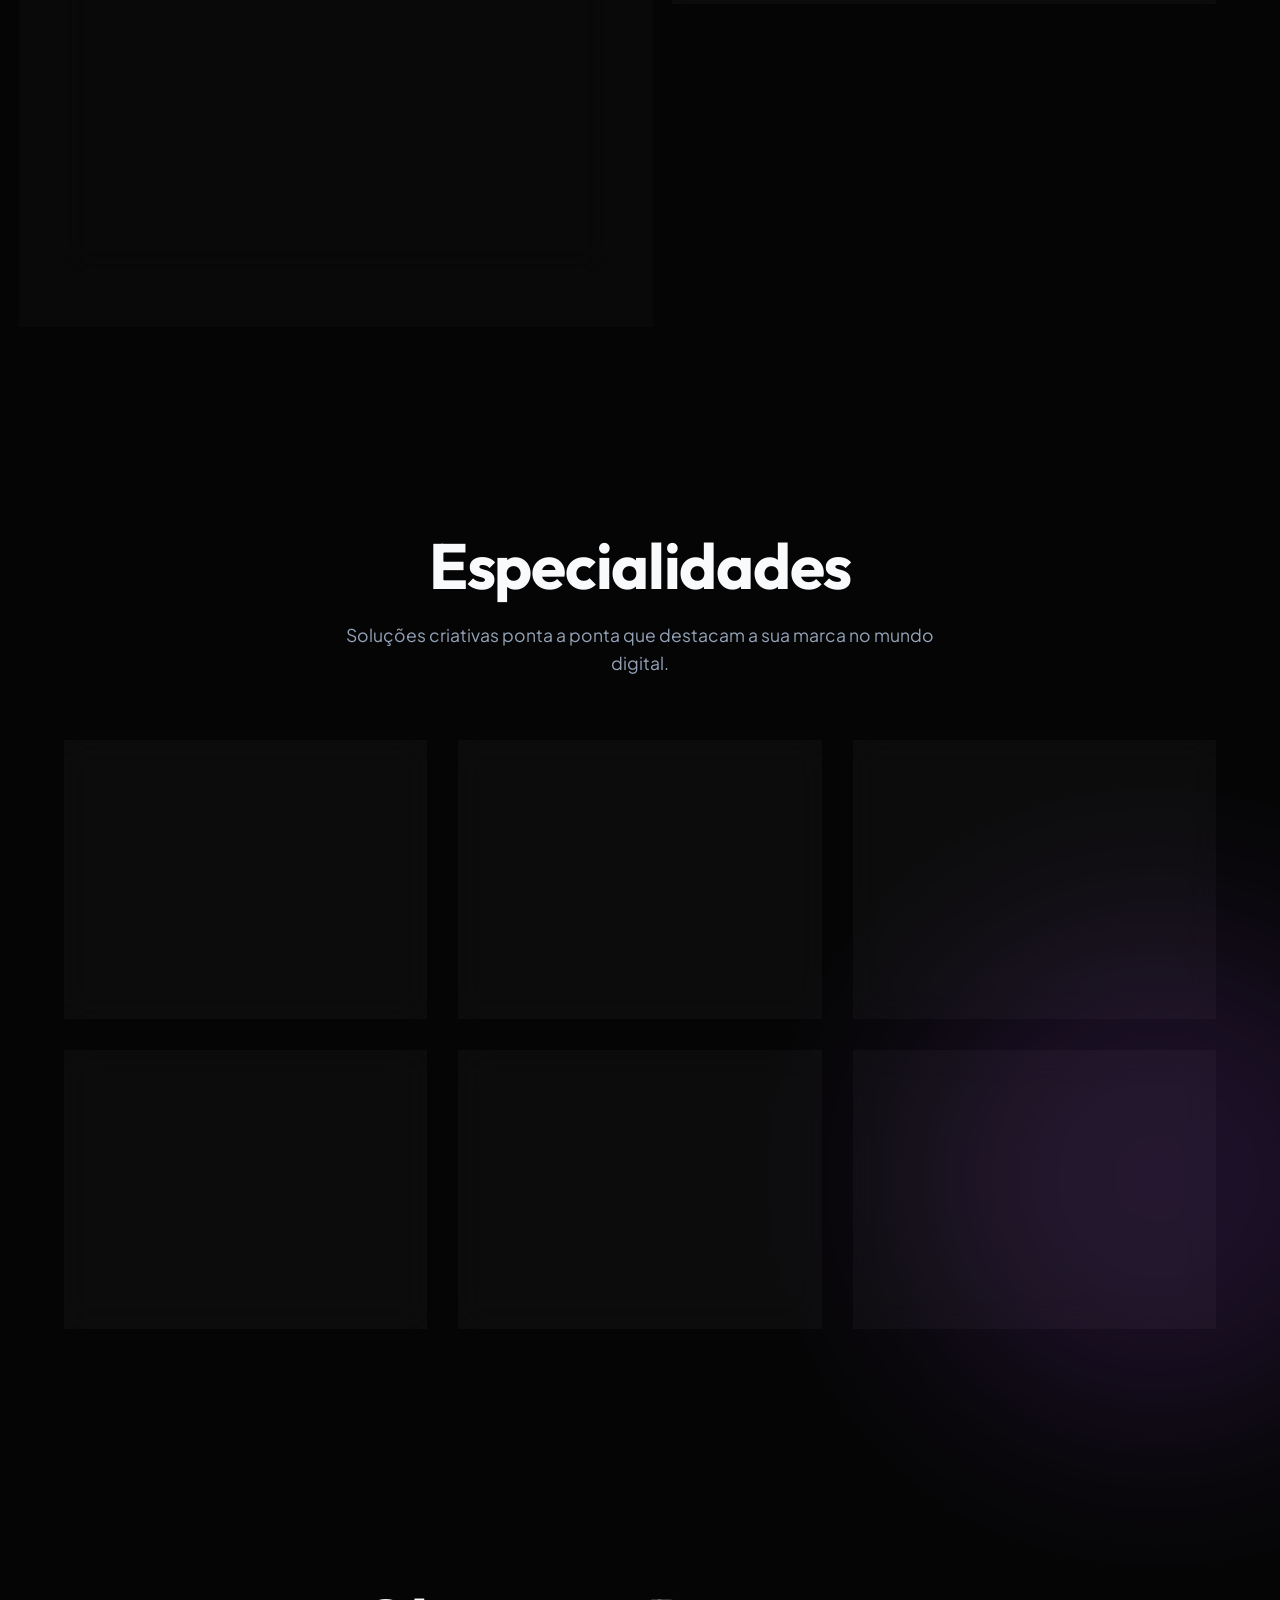
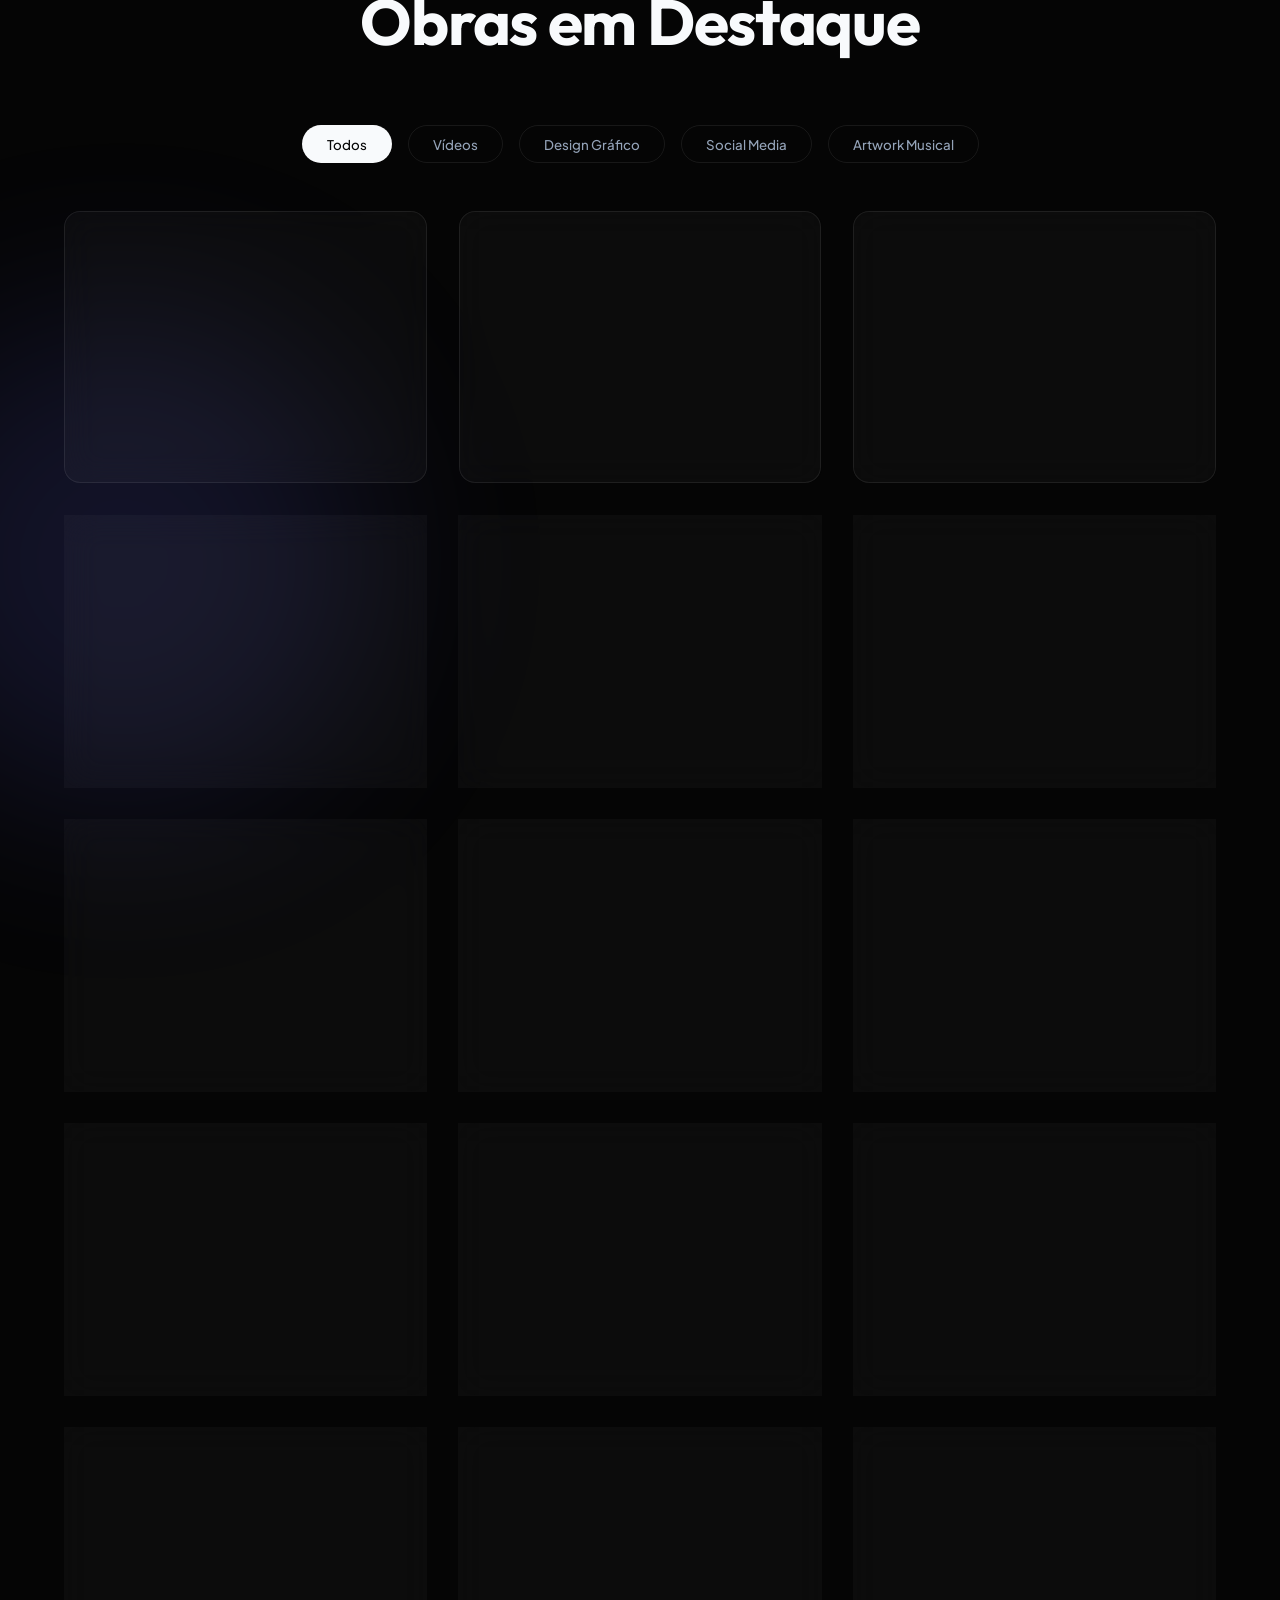
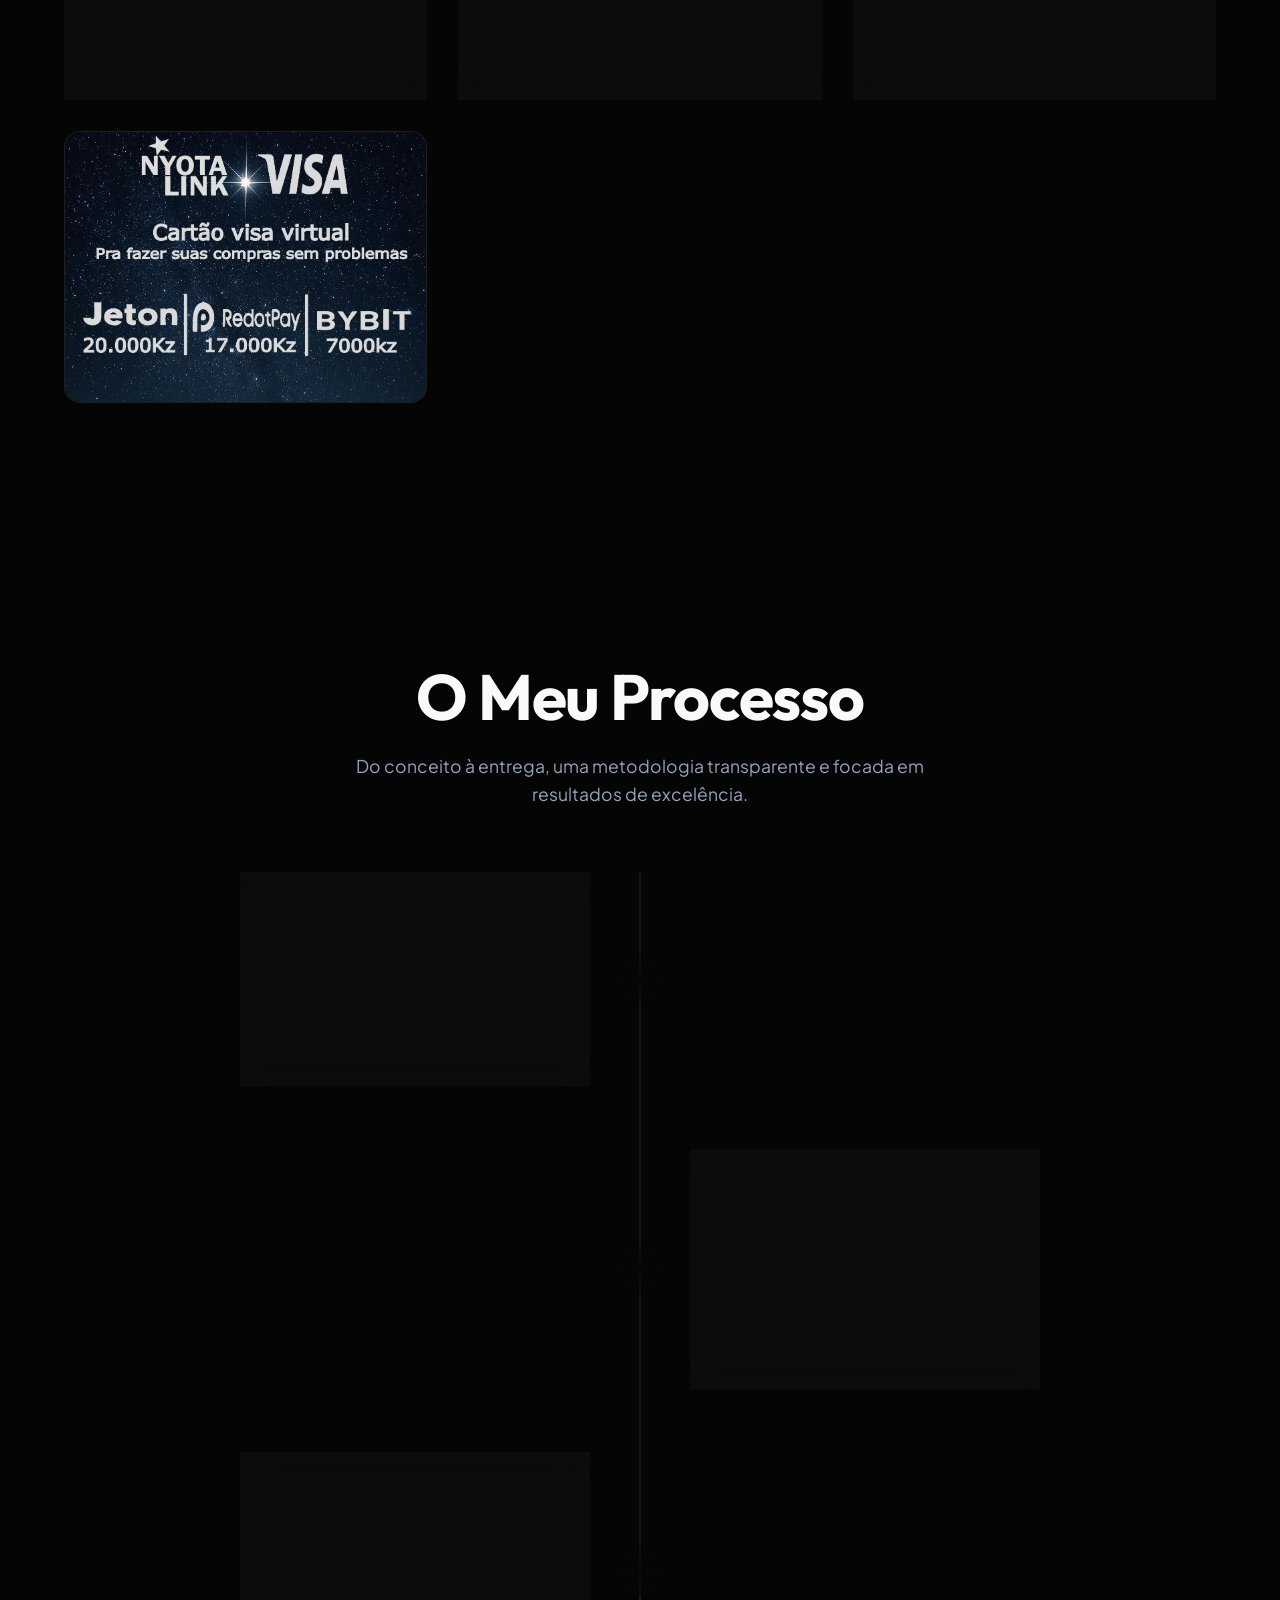
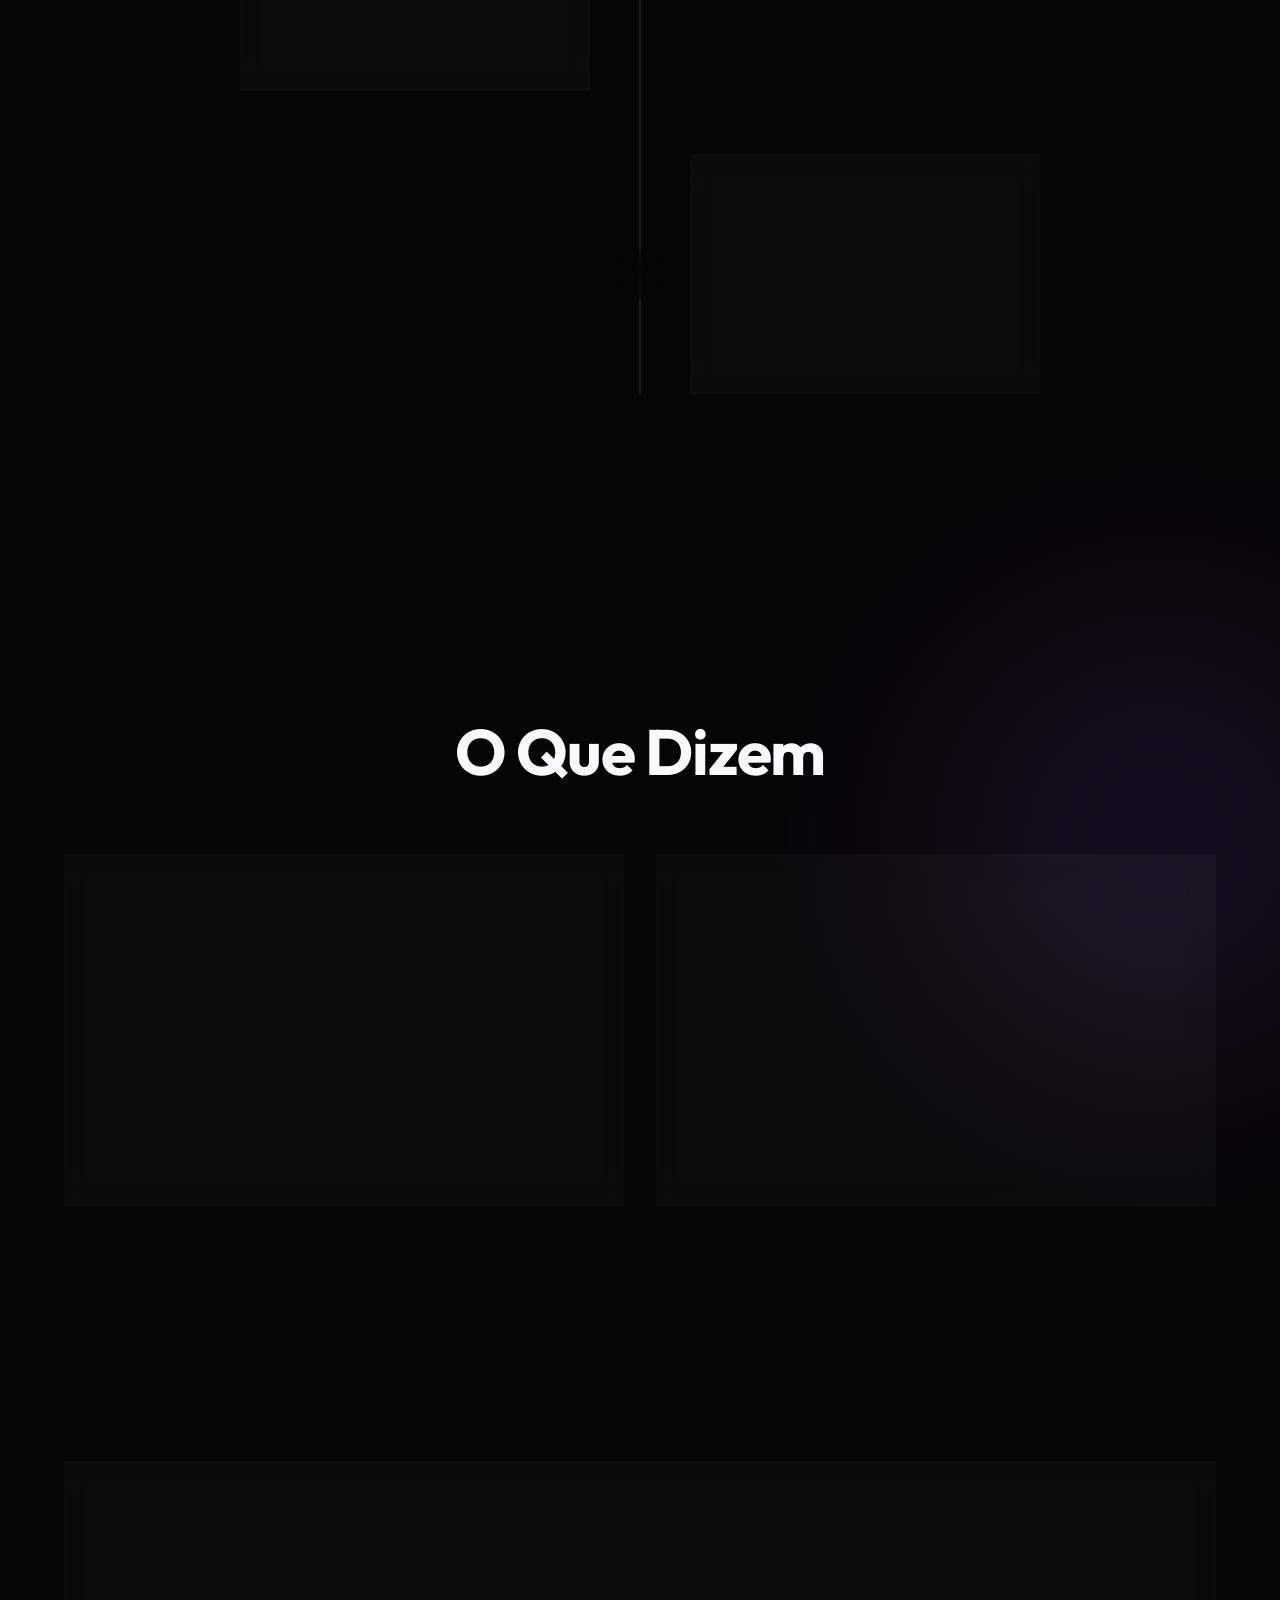
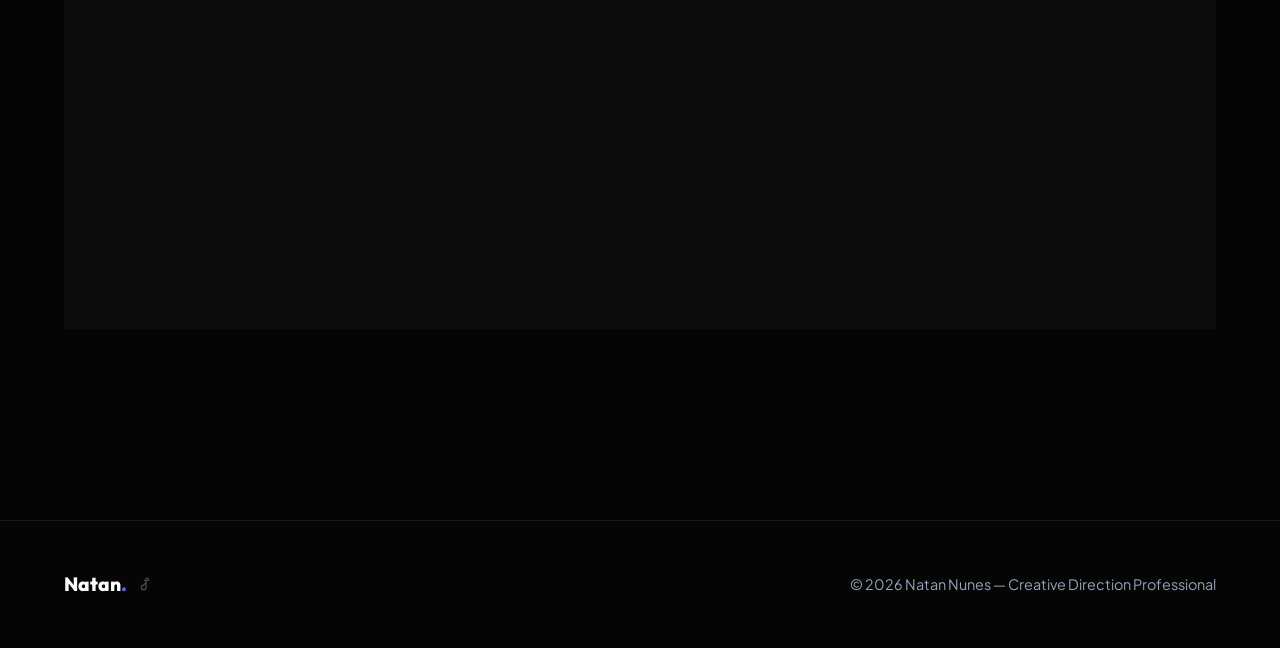
==== commit 9cdb2da3: "Adicionar DaVinci Resolve na secao de Edicao de Video" ====
--- a/index.html
+++ b/index.html
@@ -144,6 +144,7 @@
                                 <div class="tool-group">
                                     <span class="tool-category" data-i18n="tool_cat_video">Edição de Vídeo:</span>
                                     <div class="tool-tags">
+                                        <span class="tool-tag">DaVinci Resolve</span>
                                         <span class="tool-tag">Kdenlive</span>
                                         <span class="tool-tag">CapCut</span>
                                     </div>
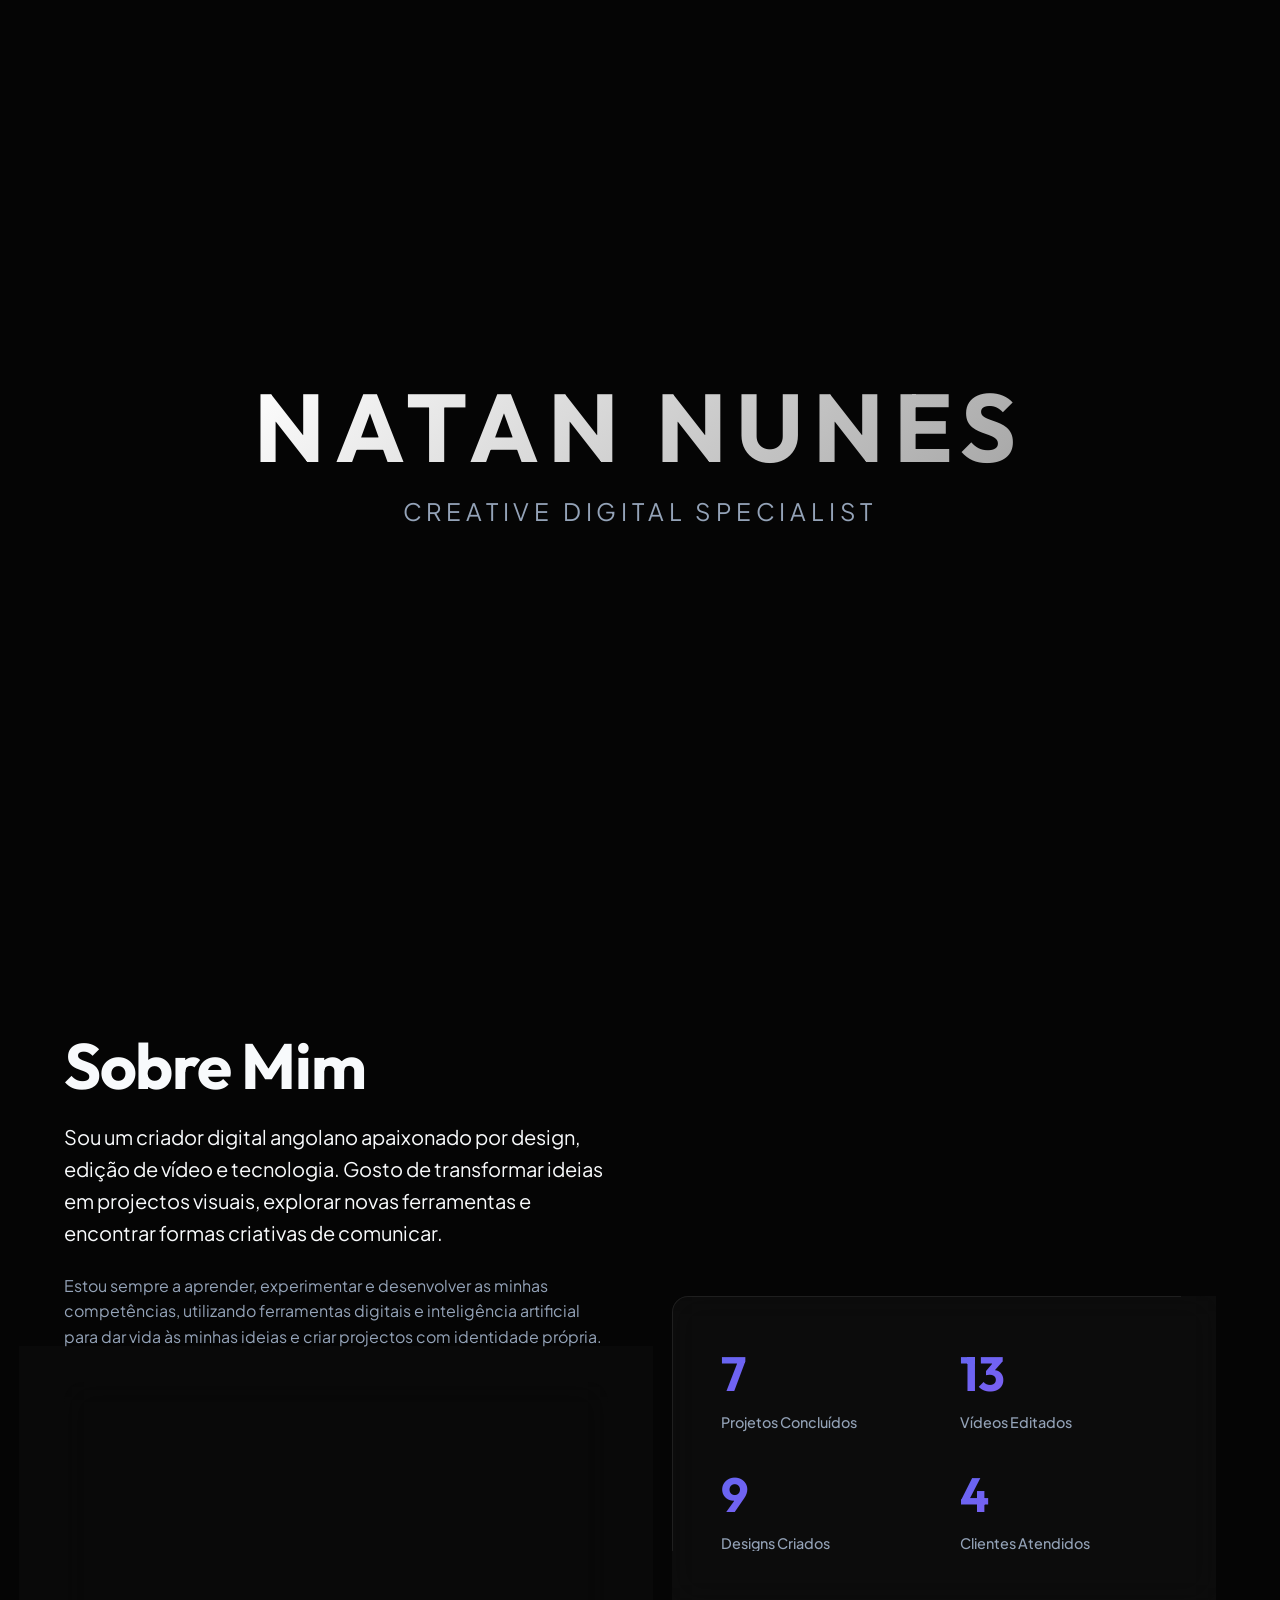
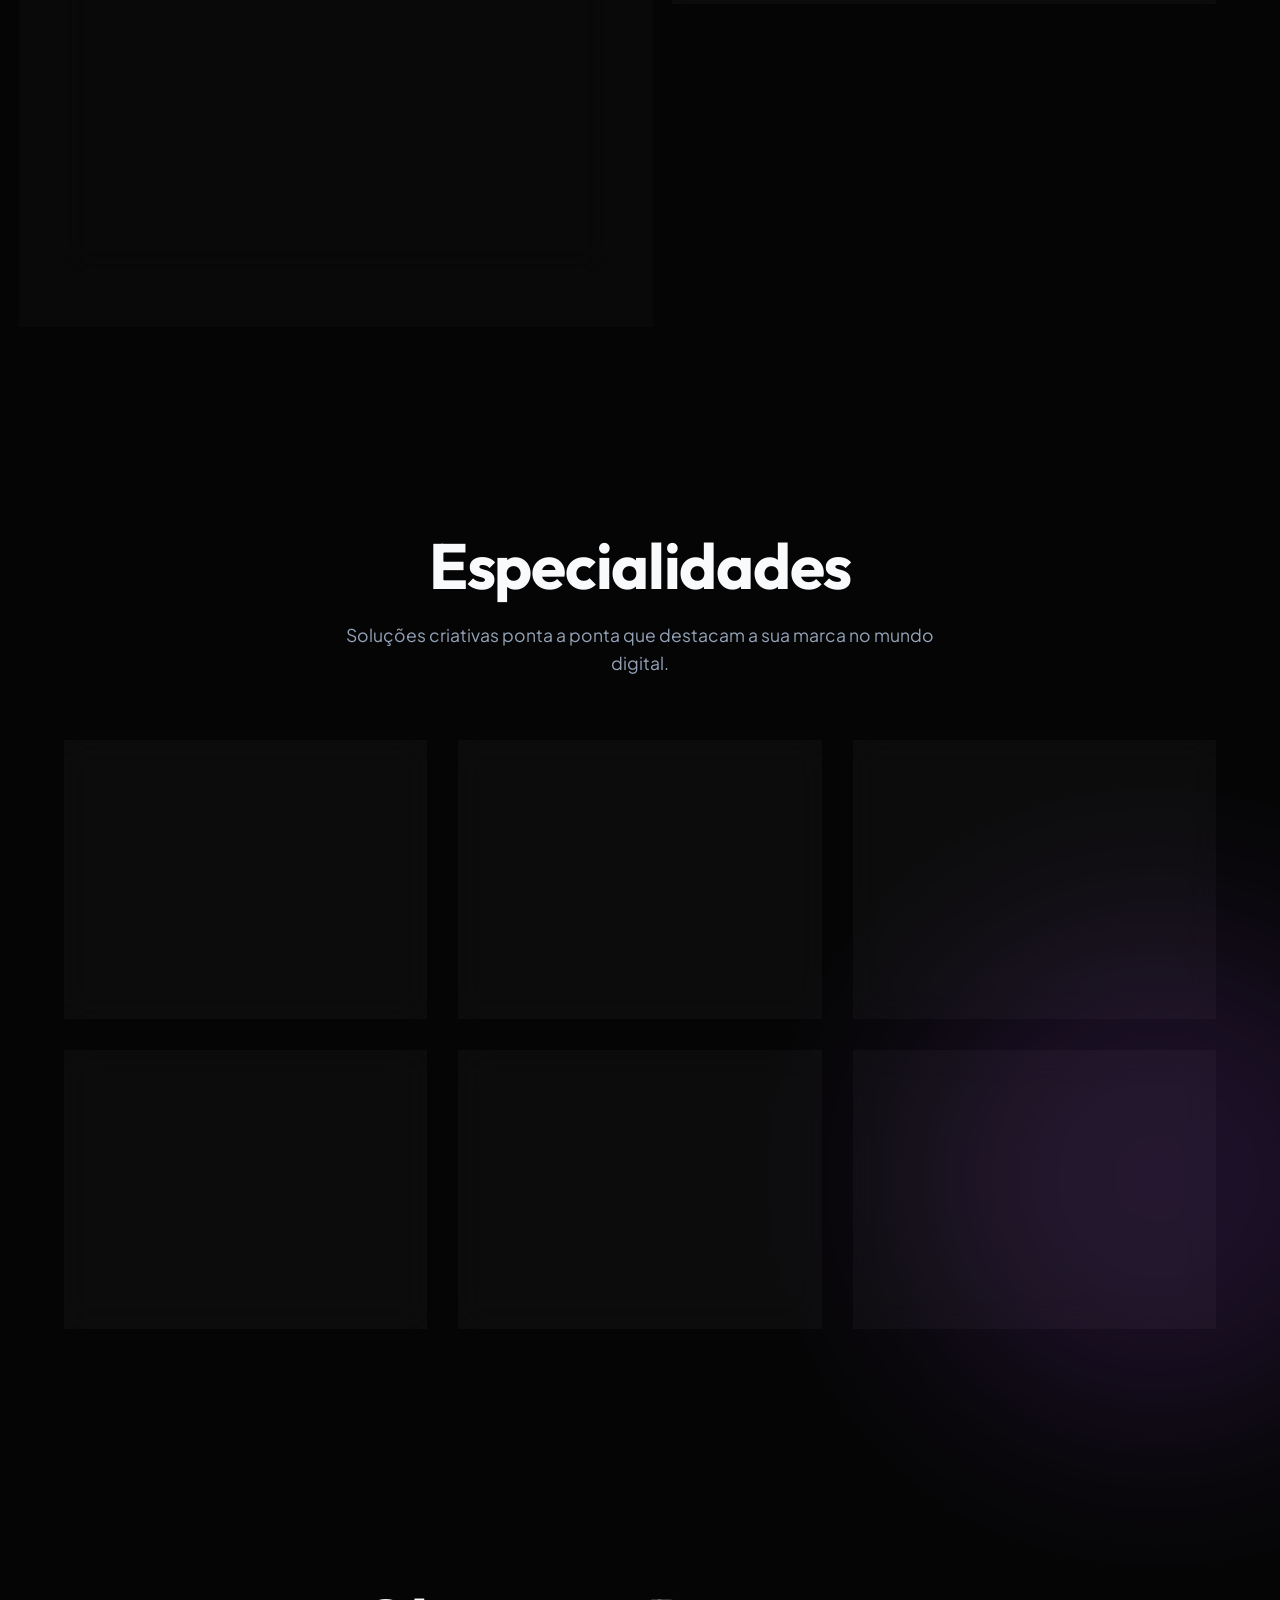
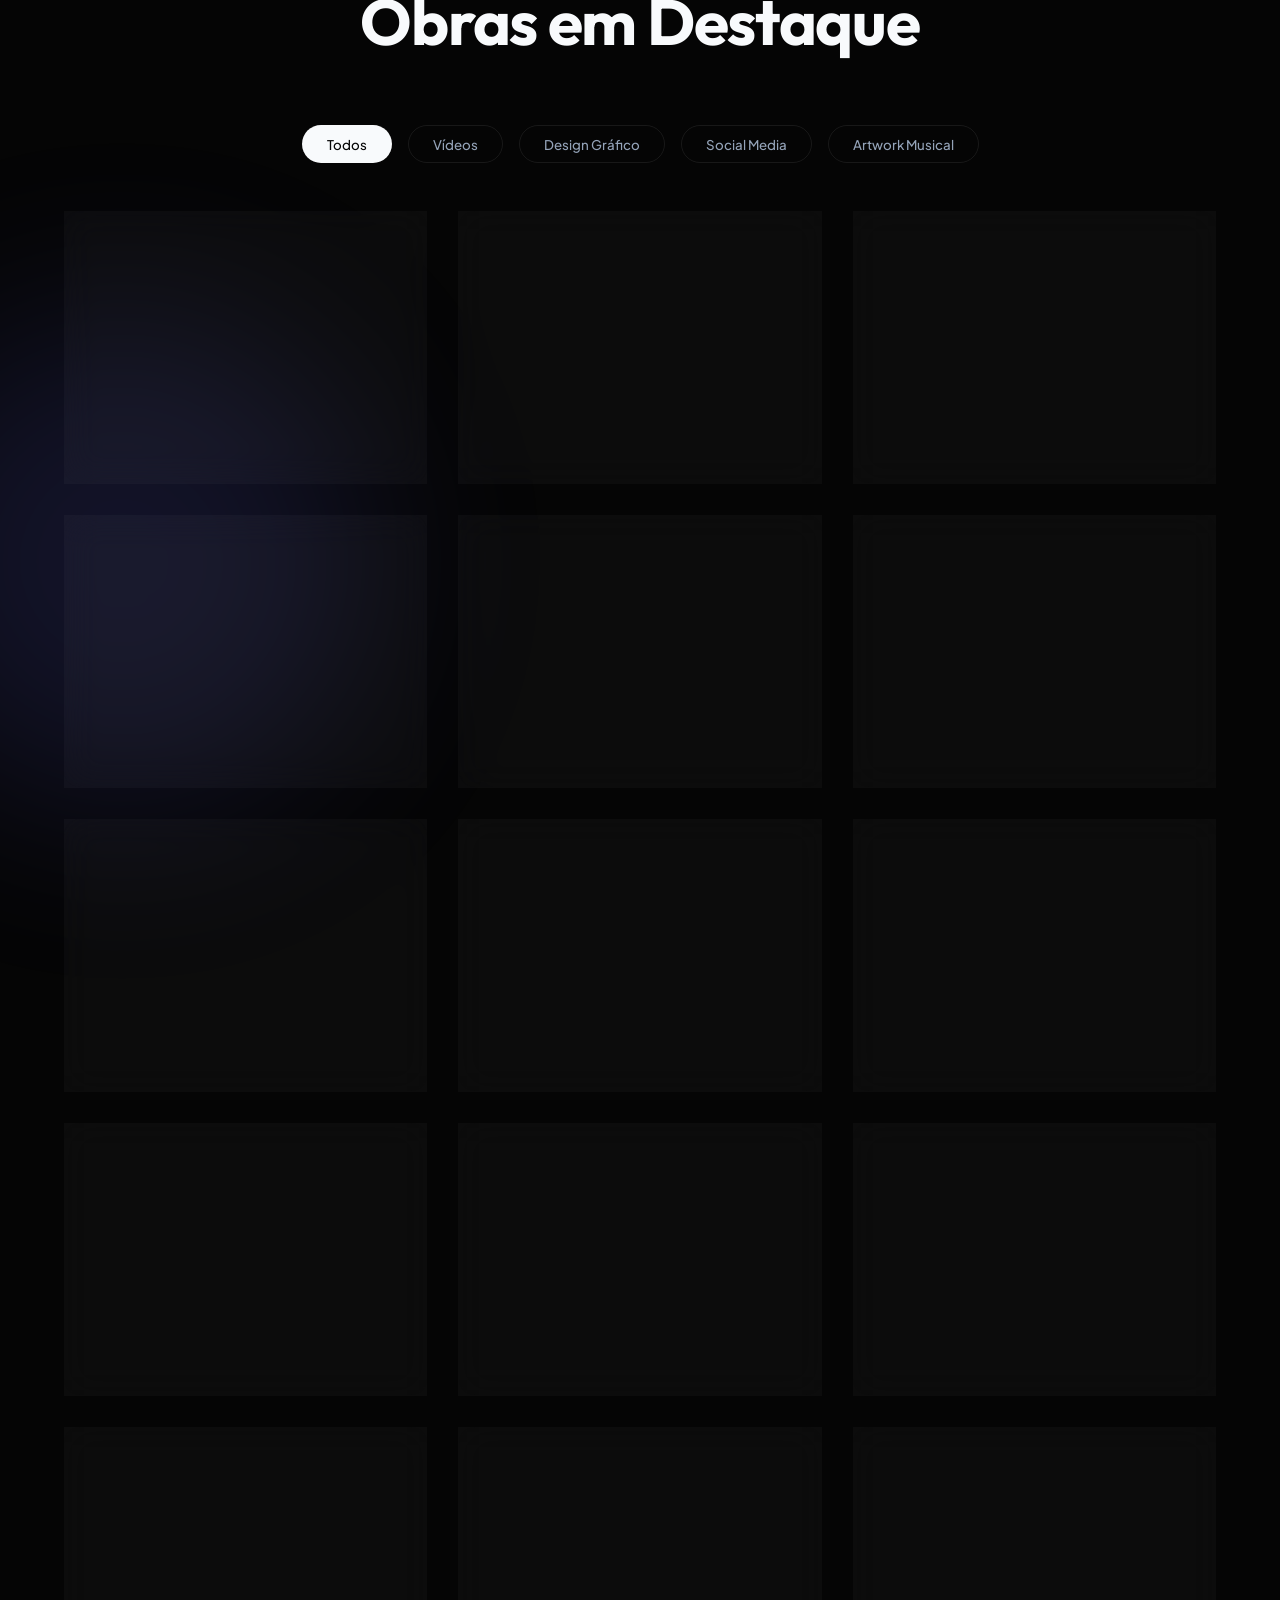
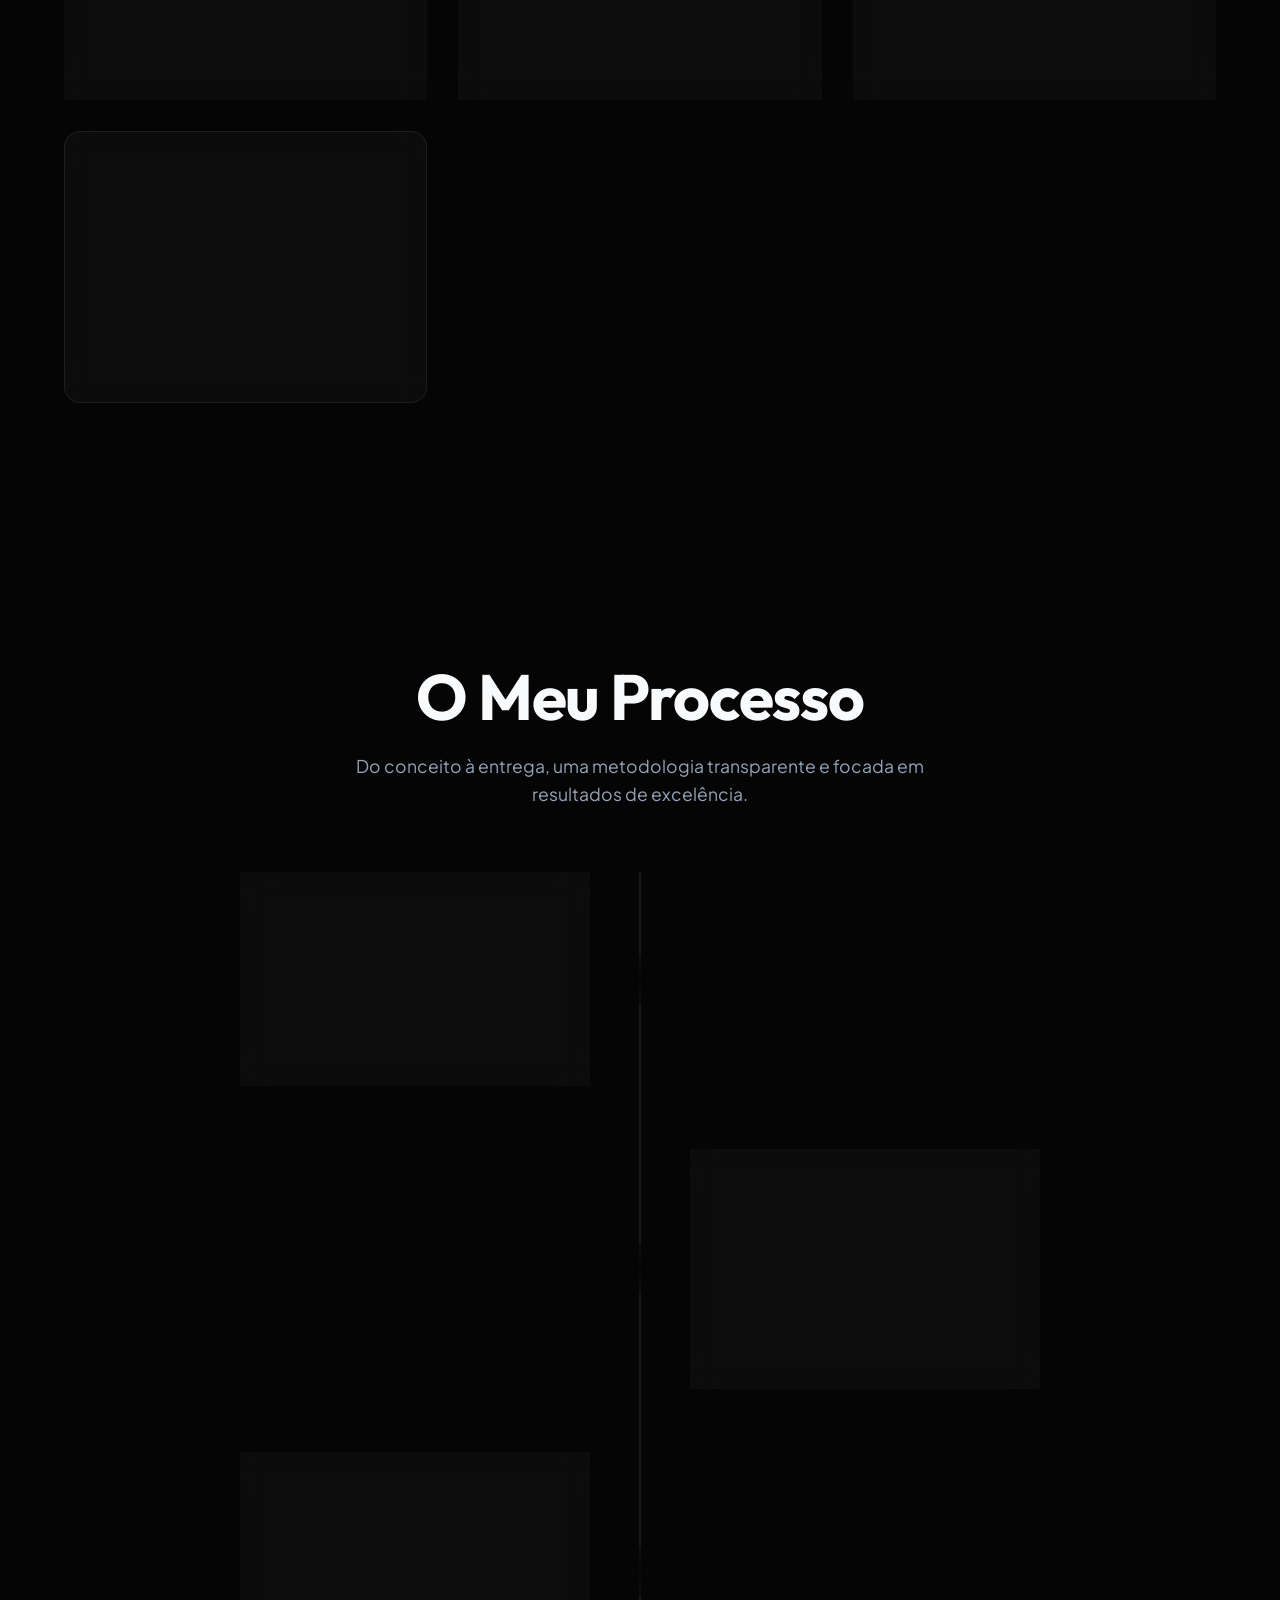
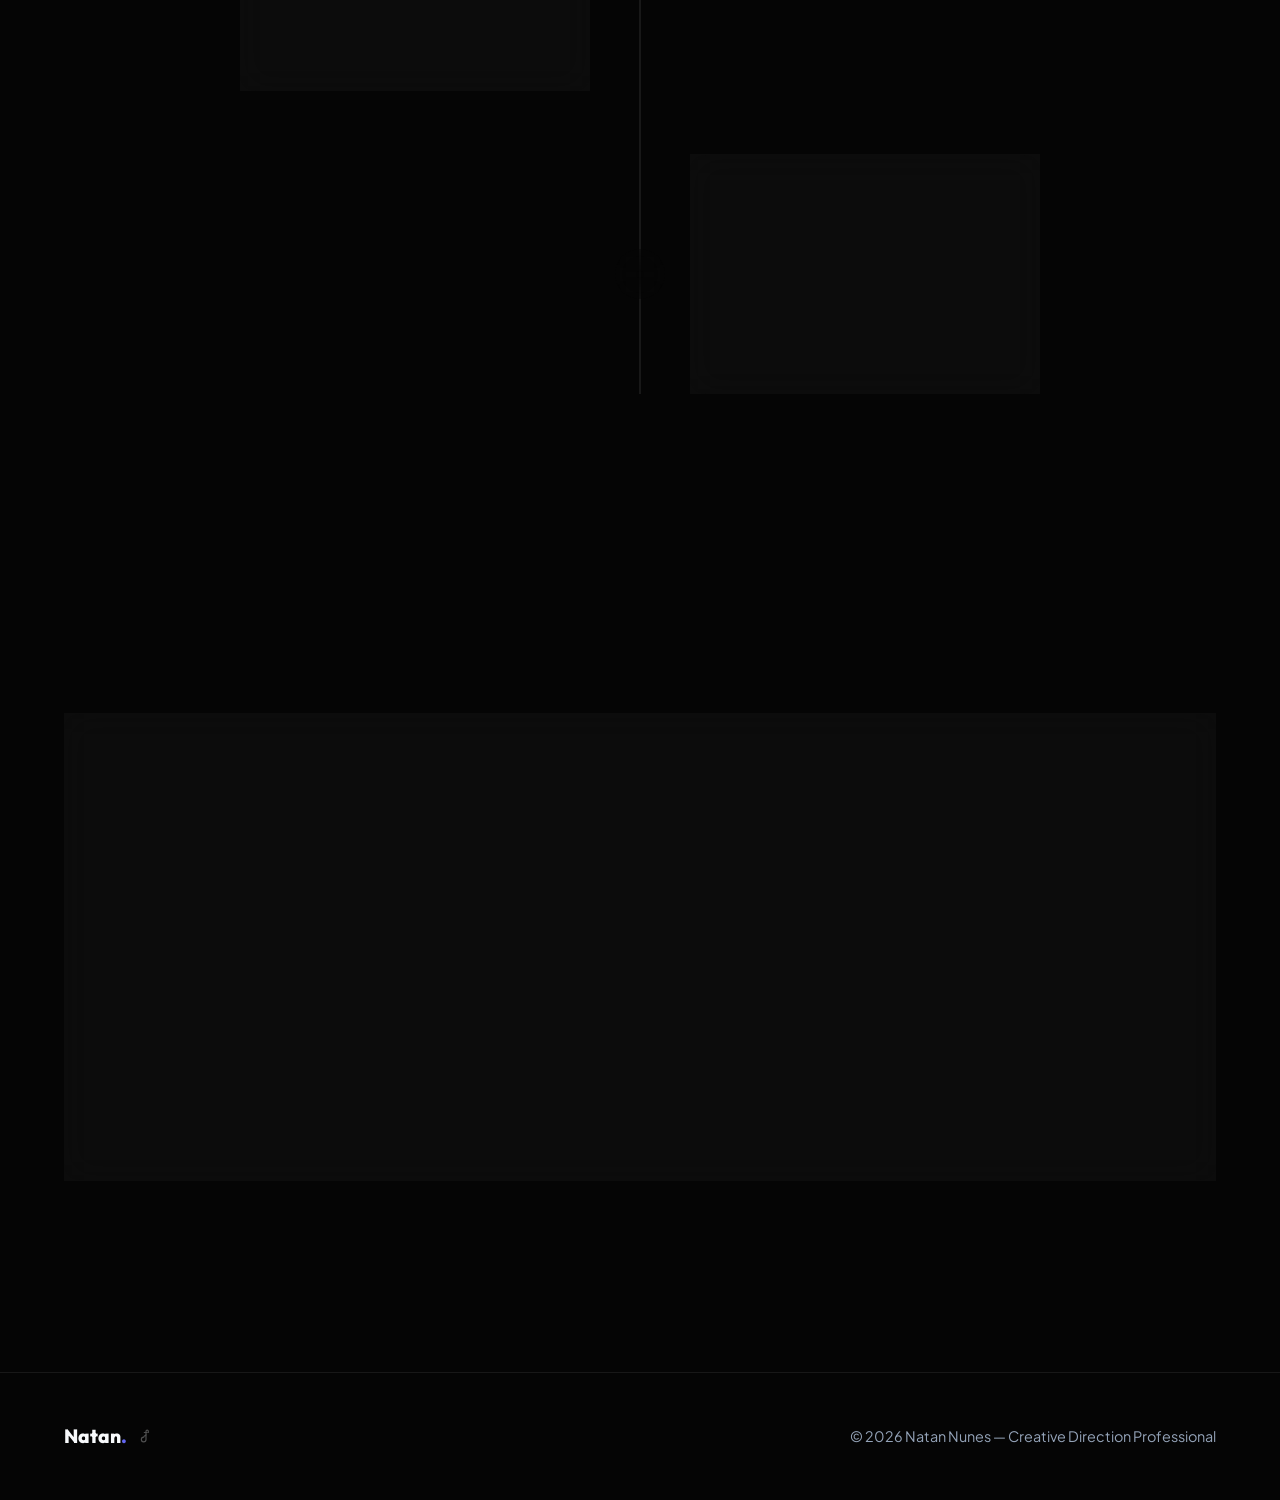
==== commit aac40d3d: "Remover secao de Testemunhos e atualizar contadores estatisticos" ====
--- a/index.html
+++ b/index.html
@@ -78,7 +78,6 @@
                     <li><a href="#services" class="nav-link" data-i18n="nav_services">Serviços</a></li>
                     <li><a href="#portfolio" class="nav-link" data-i18n="nav_portfolio">Portfólio</a></li>
                     <li><a href="#process" class="nav-link" data-i18n="nav_process">Processo</a></li>
-                    <li><a href="#testimonials" class="nav-link" data-i18n="nav_testimonials">Testemunhos</a></li>
                     <li><a href="#contact" class="nav-link btn-contact" data-i18n="nav_contact">Contacto</a></li>
                 </ul>
             </nav>
@@ -178,19 +177,19 @@
                     </div>
                     <div class="about-stats glass reveal-right">
                         <div class="stat-item">
-                            <h3 class="counter" data-target="150">0</h3>
+                            <h3 class="counter" data-target="15">0</h3>
                             <p data-i18n="stat_projects">Projetos Concluídos</p>
                         </div>
                         <div class="stat-item">
-                            <h3 class="counter" data-target="400">0</h3>
+                            <h3 class="counter" data-target="30">0</h3>
                             <p data-i18n="stat_videos">Vídeos Editados</p>
                         </div>
                         <div class="stat-item">
-                            <h3 class="counter" data-target="300">0</h3>
+                            <h3 class="counter" data-target="20">0</h3>
                             <p data-i18n="stat_designs">Designs Criados</p>
                         </div>
                         <div class="stat-item">
-                            <h3 class="counter" data-target="85">0</h3>
+                            <h3 class="counter" data-target="8">0</h3>
                             <p data-i18n="stat_clients">Clientes Atendidos</p>
                         </div>
                     </div>
@@ -316,39 +315,7 @@
             </div>
         </section>
 
-        <!-- Testimonials Section -->
-        <section id="testimonials" class="testimonials section relative">
-            <div class="bg-blur right" style="top: 0; opacity: 0.1;"></div>
-            <div class="container">
-                <div class="section-header reveal">
-                    <h2 class="section-heading" data-i18n="testi_heading">O Que Dizem</h2>
-                </div>
-                
-                <div class="testimonials-grid">
-                    <div class="testimonial-card glass reveal hover-up">
-                        <div class="quote-icon"><svg viewBox="0 0 24 24" fill="currentColor"><path d="M14.017 21v-7.391c0-5.704 3.731-9.57 8.983-10.609l.995 2.151c-2.432.917-3.995 3.638-3.995 5.849h4v10h-9.983zm-14.017 0v-7.391c0-5.704 3.748-9.57 9-10.609l.996 2.151c-2.433.917-3.996 3.638-3.996 5.849h3.983v10h-9.983z"/></svg></div>
-                        <p class="testimonial-text" data-i18n="testi_1_text">"O Natan transformou completamente a identidade visual da nossa agência. O nível de detalhe na edição e no motion graphics é absoluto world-class."</p>
-                        <div class="testimonial-author">
-                            <div class="author-info">
-                                <h4>Rodrigo</h4>
-                                <span data-i18n="testi_1_role">CEO, TechCreative UK</span>
-                            </div>
-                        </div>
-                    </div>
-                    
-                    <div class="testimonial-card glass reveal hover-up" style="transition-delay: 0.1s;">
-                        <div class="quote-icon"><svg viewBox="0 0 24 24" fill="currentColor"><path d="M14.017 21v-7.391c0-5.704 3.731-9.57 8.983-10.609l.995 2.151c-2.432.917-3.995 3.638-3.995 5.849h4v10h-9.983zm-14.017 0v-7.391c0-5.704 3.748-9.57 9-10.609l.996 2.151c-2.433.917-3.996 3.638-3.996 5.849h3.983v10h-9.983z"/></svg></div>
-                        <p class="testimonial-text" data-i18n="testi_2_text">"A velocidade com que ele entrega edições complexas mantendo uma estética cinematográfica premium é impressionante. Elevou o nosso canal de YouTube para outro patamar."</p>
-                        <div class="testimonial-author">
-                            <div class="author-info">
-                                <h4>Cliente Anónimo</h4>
-                                <span data-i18n="testi_2_role">Diretora de Marketing, StudioV</span>
-                            </div>
-                        </div>
-                    </div>
-                </div>
-            </div>
-        </section>
+
 
         <!-- Contact Section -->
         <section id="contact" class="contact section relative">
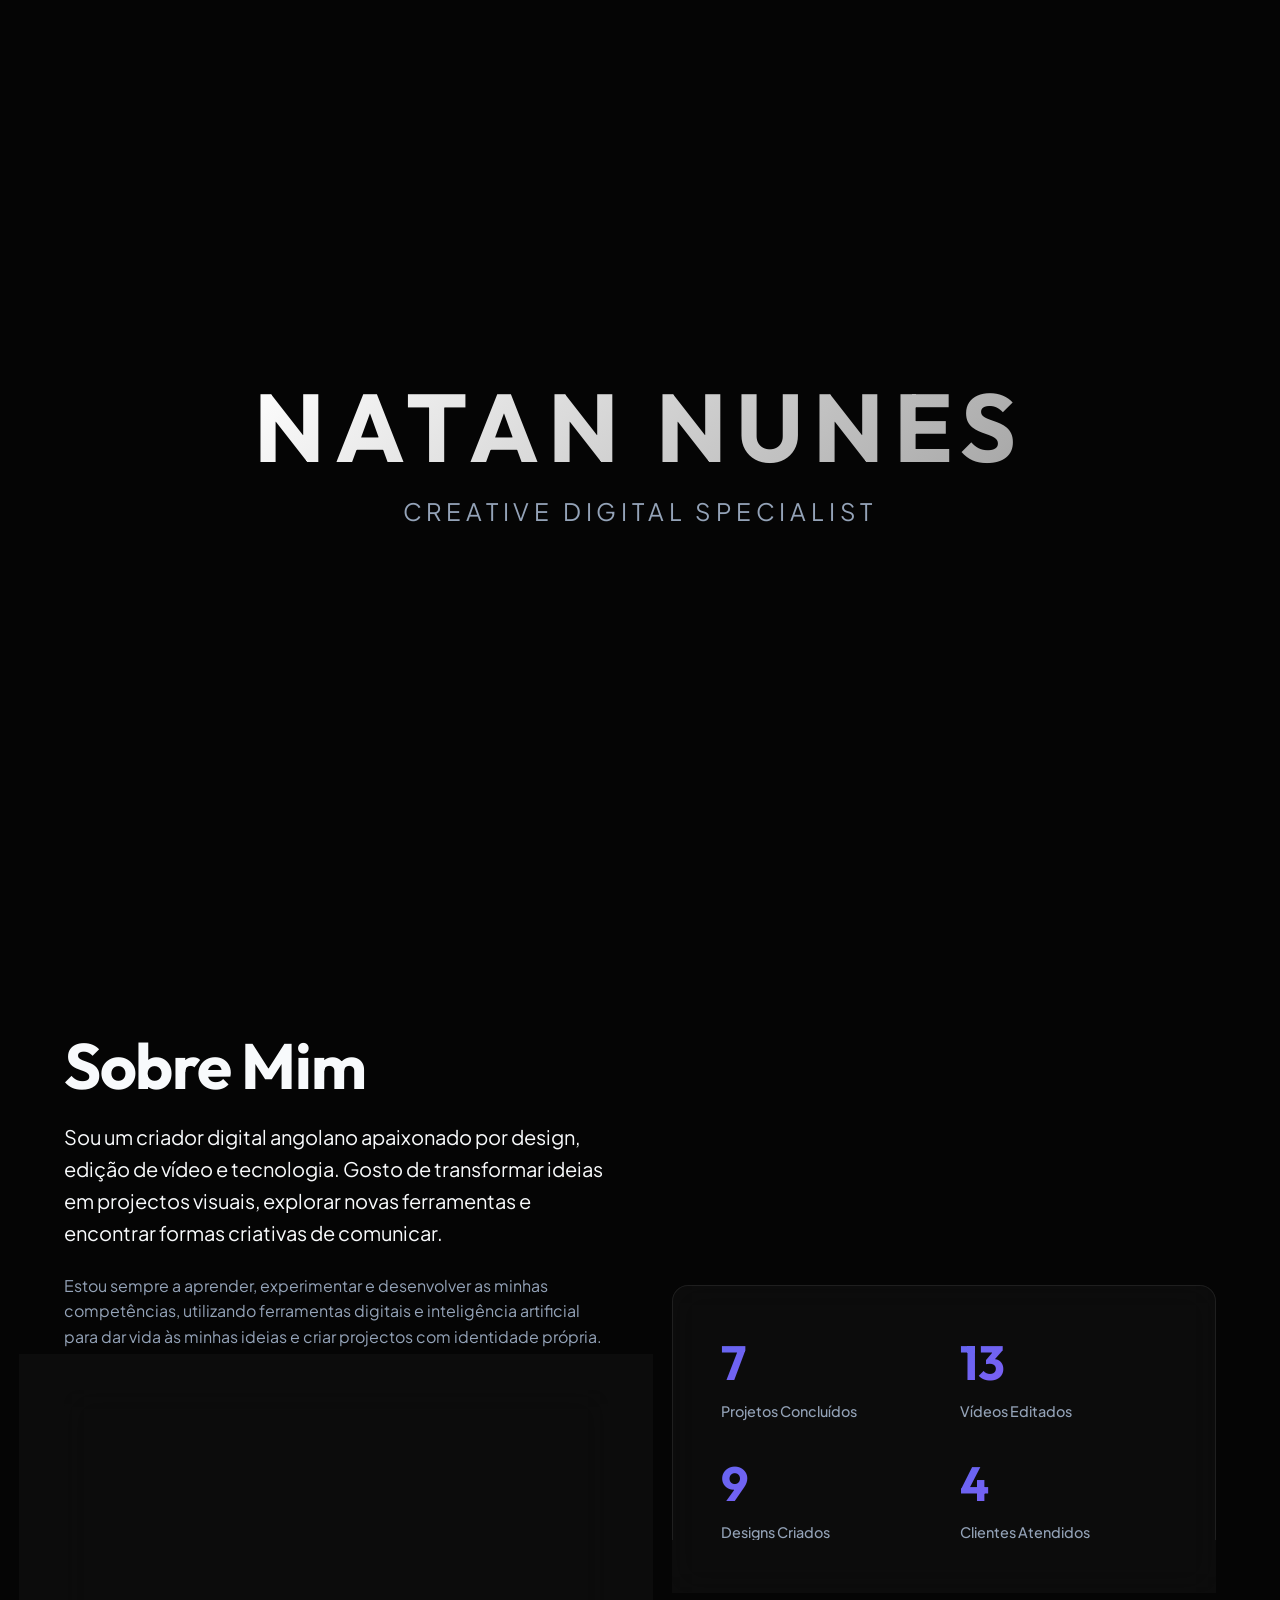
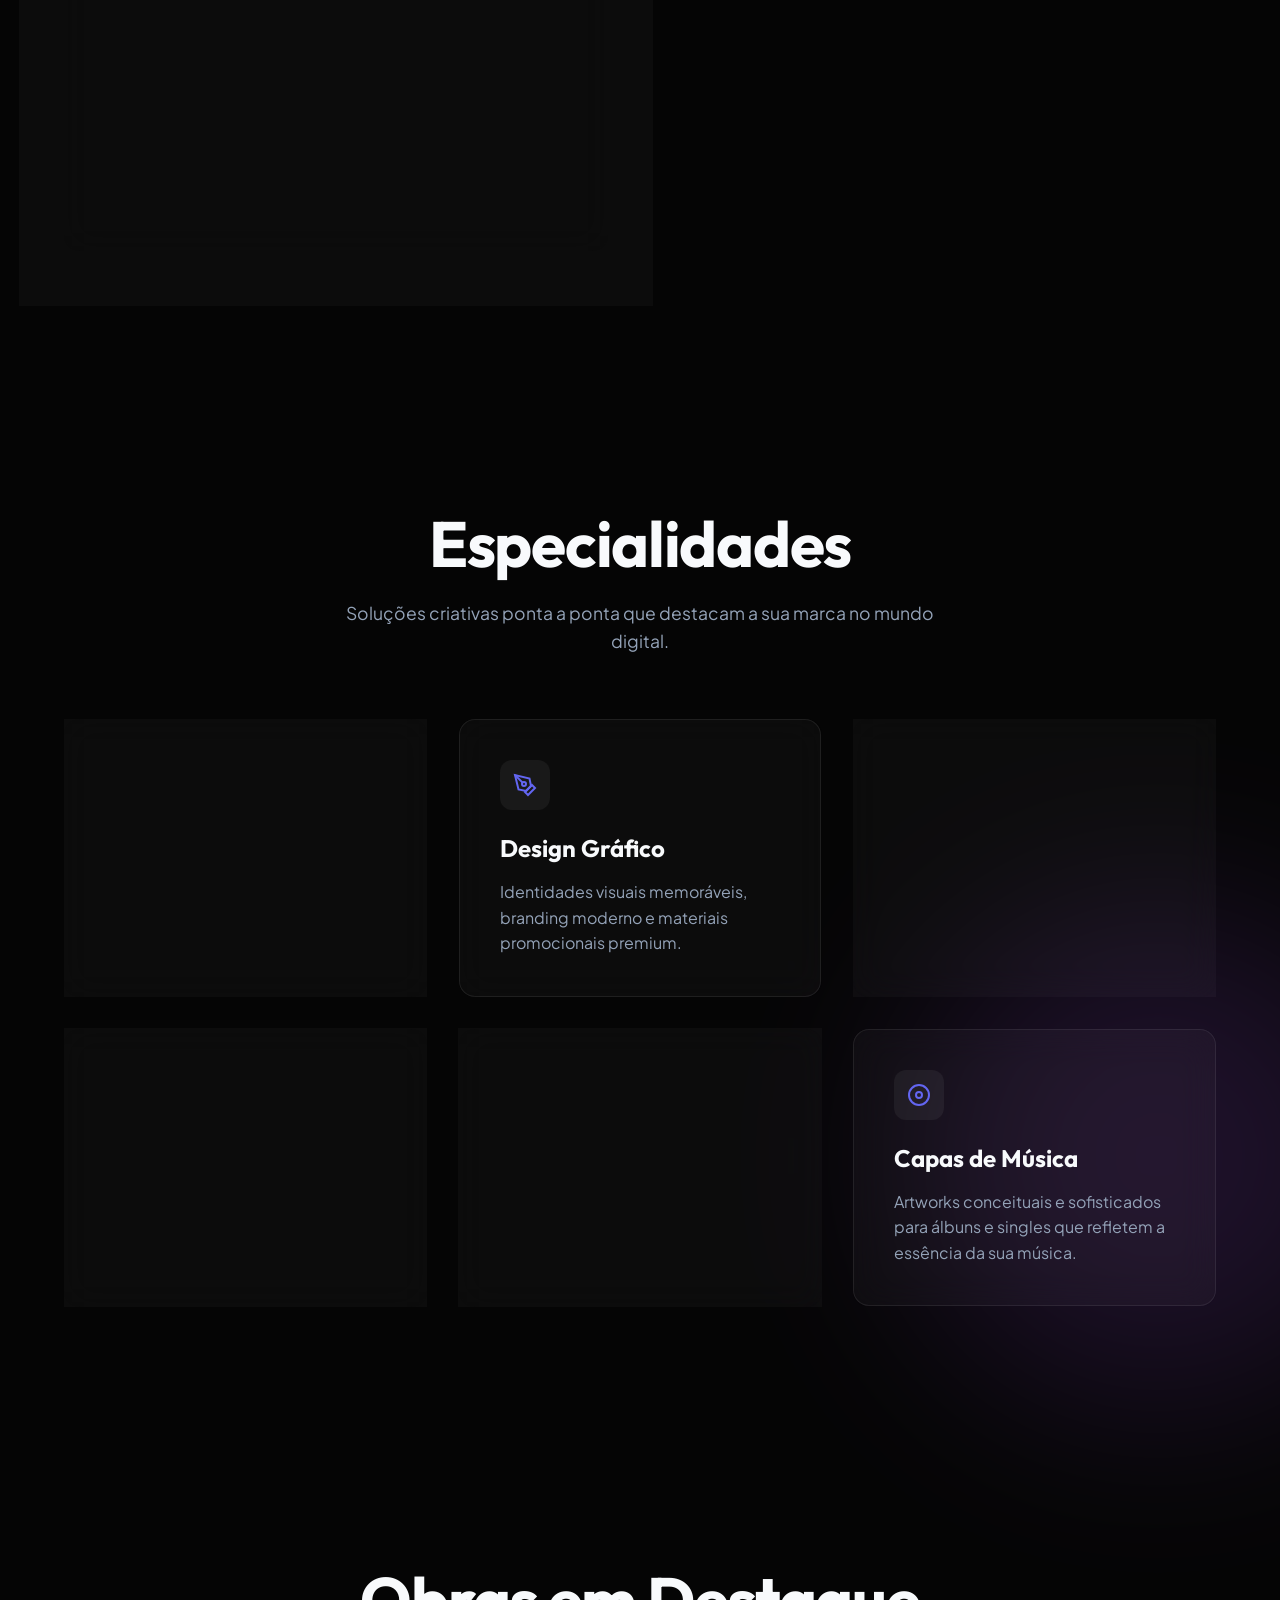
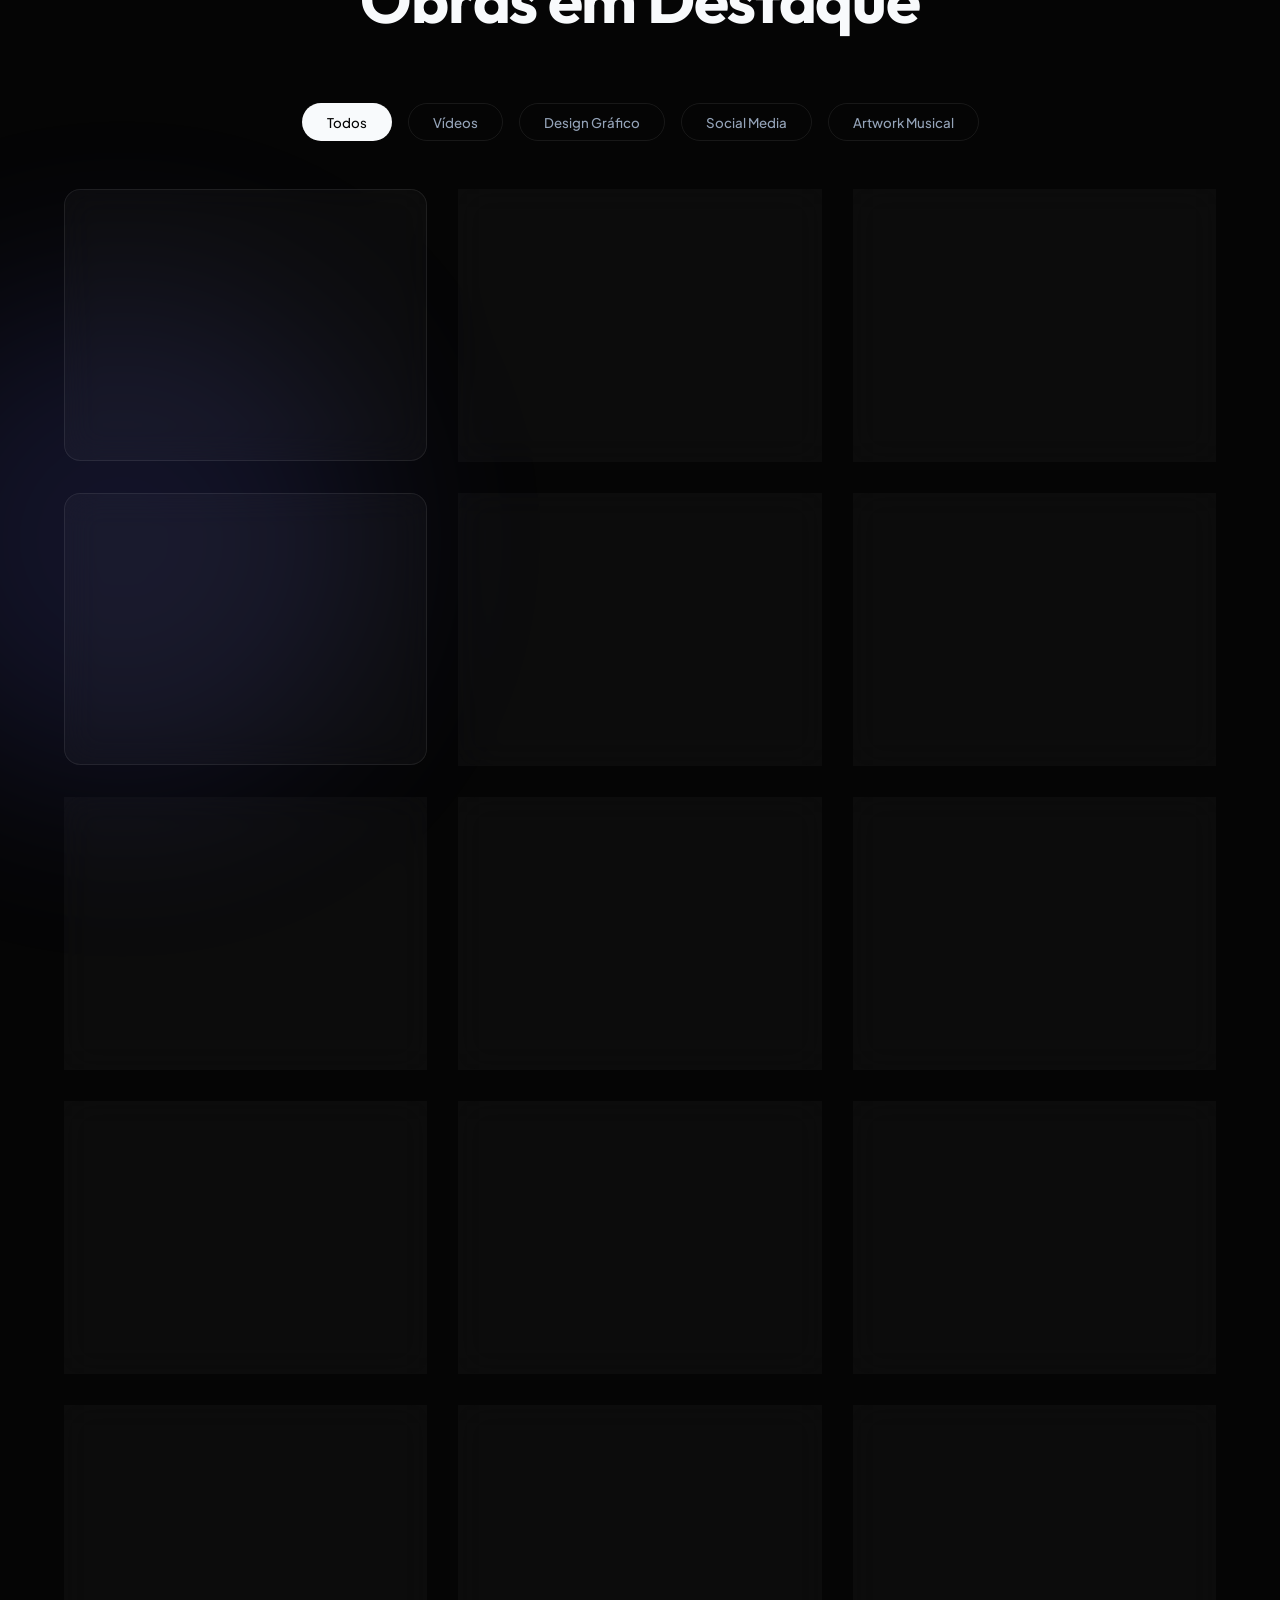
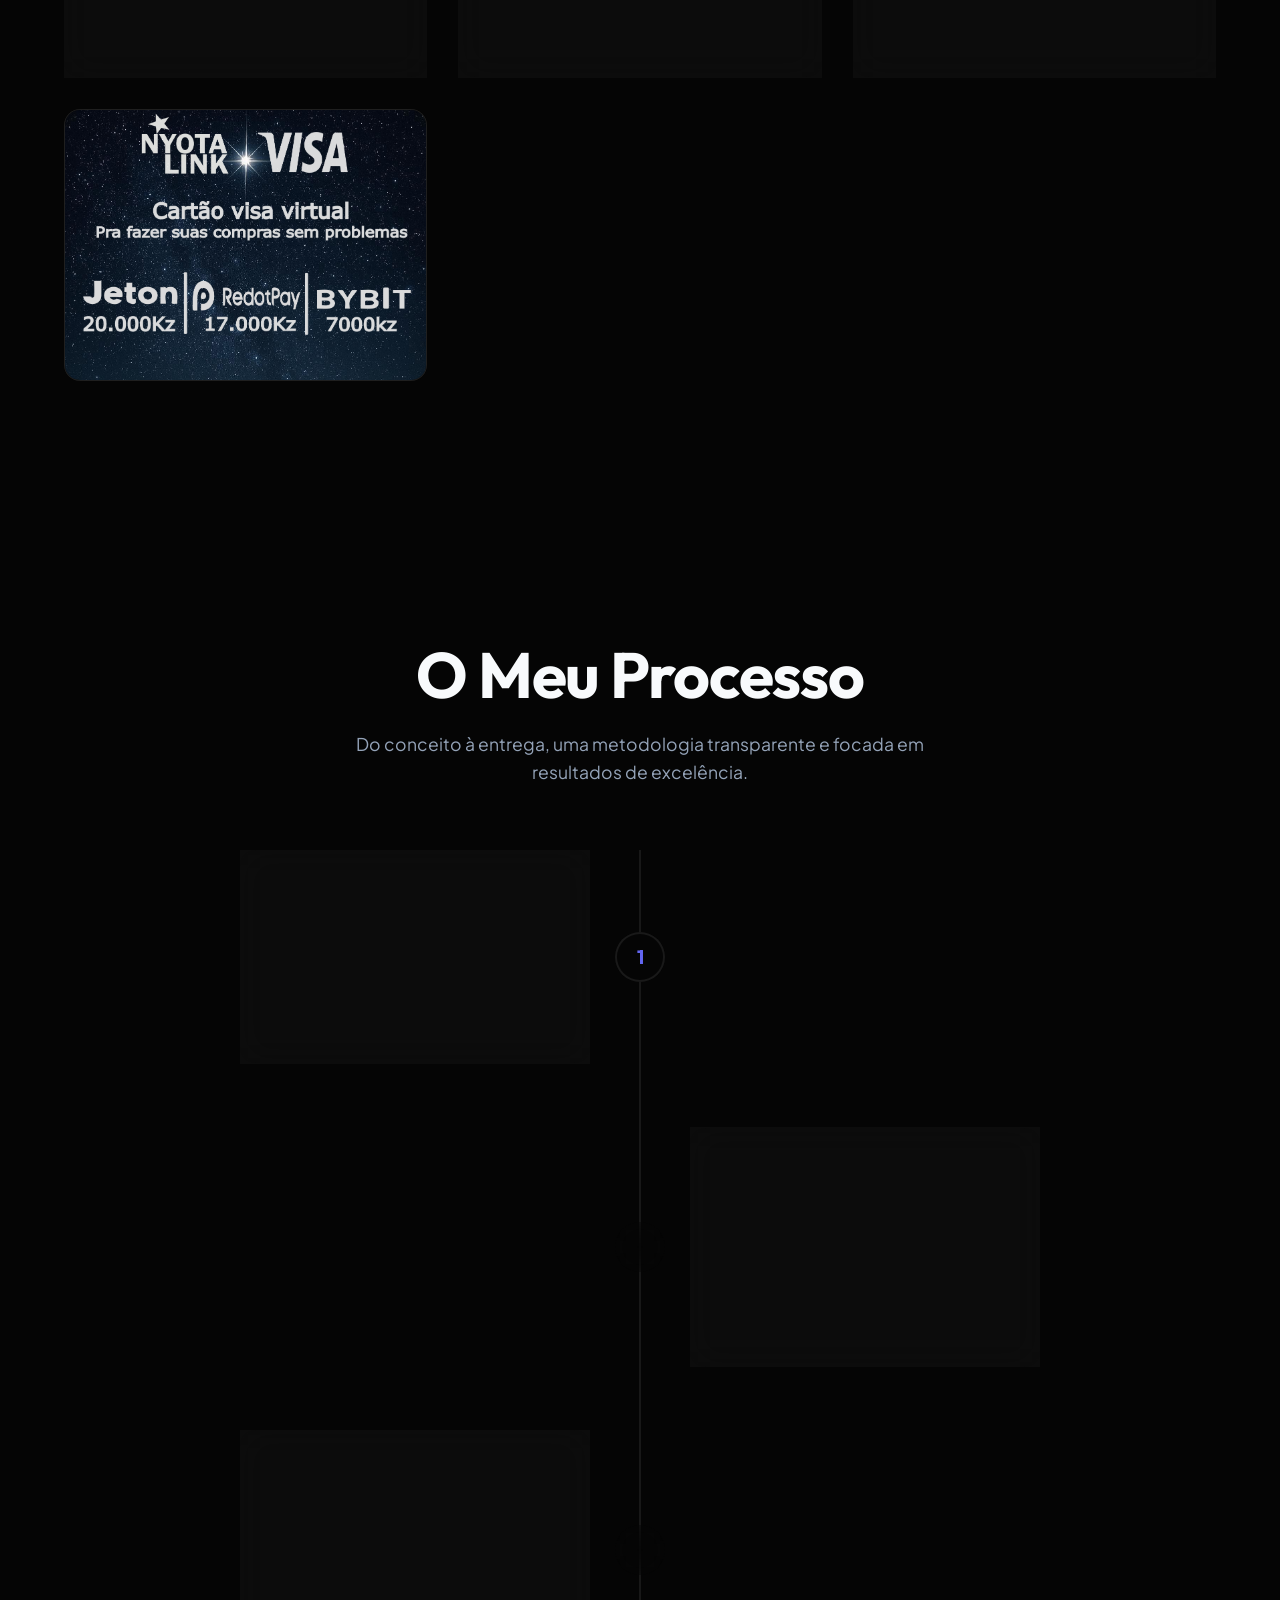
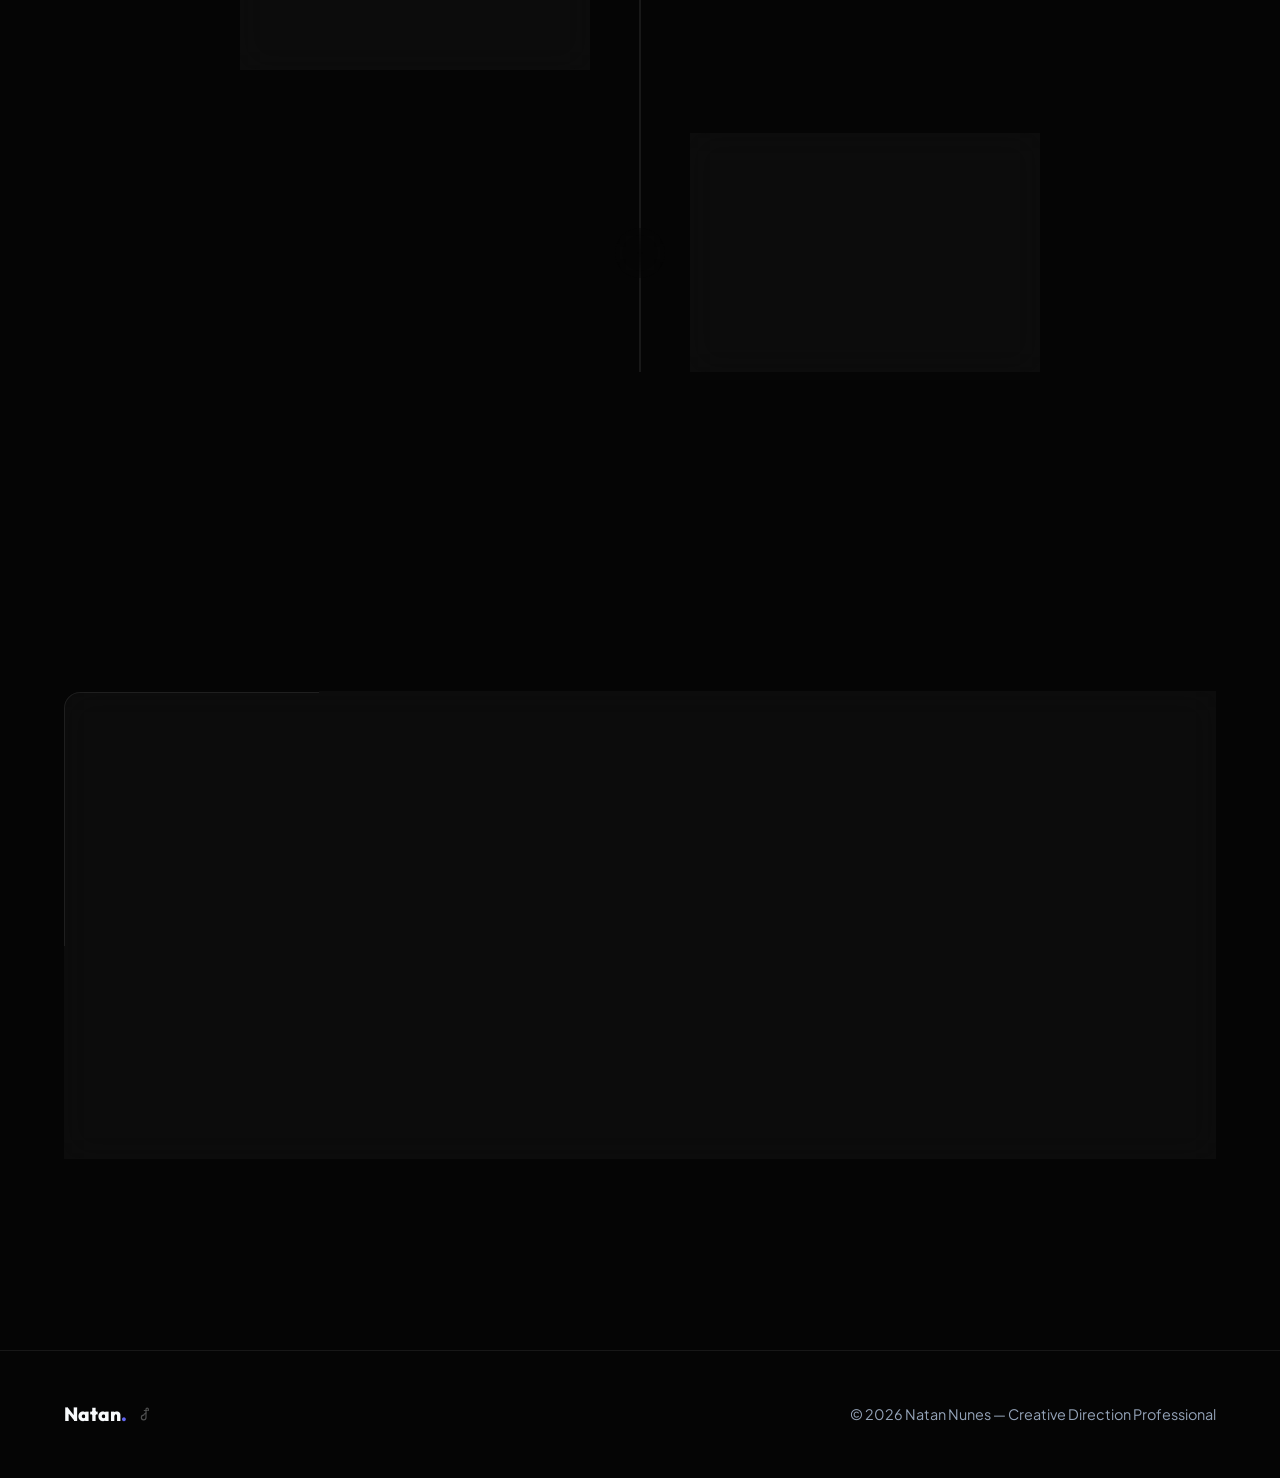
==== commit a258a056: "Refinar layout e tags de Ferramentas e Tecnologias e corrigir i18n" ====
--- a/index.html
+++ b/index.html
@@ -126,9 +126,9 @@
                         <p data-i18n="about_desc">Estou sempre a aprender, experimentar e desenvolver as minhas competências, utilizando ferramentas digitais e inteligência artificial para dar vida às minhas ideias e criar projectos com identidade própria.</p>
                         
                         <div class="tools-container glass">
-                            <h3 class="tools-title" data-i18n="tools_title">
+                            <h3 class="tools-title">
                                 <svg width="20" height="20" viewBox="0 0 24 24" fill="none" stroke="currentColor" stroke-width="2" stroke-linecap="round" stroke-linejoin="round"><path d="M14.7 6.3a1 1 0 0 0 0 1.4l1.6 1.6a1 1 0 0 0 1.4 0l3.77-3.77a6 6 0 0 1-7.94 7.94l-6.91 6.91a2.12 2.12 0 0 1-3-3l6.91-6.91a6 6 0 0 1 7.94-7.94l-3.76 3.76z"/></svg>
-                                <span data-i18n="tools_heading_text">Ferramentas e Tecnologias</span>
+                                <span data-i18n="tools_title_text">Ferramentas e Tecnologias</span>
                             </h3>
                             <div class="tools-list">
                                 <div class="tool-group">
--- a/style.css
+++ b/style.css
@@ -448,72 +448,80 @@
 
 /* Tools & Technologies Box */
 .tools-container {
-    margin-top: 2rem;
-    padding: 1.75rem;
-    border-radius: 20px;
-    background: rgba(255, 255, 255, 0.02);
-    border: 1px solid var(--border-color);
-    box-shadow: 0 10px 30px rgba(0, 0, 0, 0.2);
+    margin-top: 2.5rem;
+    padding: 1.5rem 1.75rem;
+    border-radius: 16px;
+    background: rgba(255, 255, 255, 0.03);
+    border: 1px solid rgba(255, 255, 255, 0.08);
+    box-shadow: 0 10px 30px rgba(0, 0, 0, 0.25);
+    width: 100%;
 }
 
 .tools-title {
-    font-size: 1.15rem;
+    font-size: 1.05rem;
     font-weight: 700;
     color: var(--text-main);
-    display: flex;
+    display: inline-flex;
     align-items: center;
     gap: 0.6rem;
     margin-bottom: 1.25rem;
-    padding-bottom: 0.85rem;
-    border-bottom: 1px solid rgba(255, 255, 255, 0.06);
+    padding-bottom: 0.75rem;
+    border-bottom: 1px solid rgba(255, 255, 255, 0.08);
+    width: 100%;
+    letter-spacing: -0.01em;
 }
 
 .tools-title svg {
     color: var(--primary);
+    flex-shrink: 0;
 }
 
 .tools-list {
     display: flex;
     flex-direction: column;
-    gap: 1rem;
+    gap: 1.1rem;
 }
 
 .tool-group {
     display: flex;
     flex-direction: column;
-    gap: 0.4rem;
+    gap: 0.45rem;
 }
 
 .tool-category {
-    font-size: 0.85rem;
-    font-weight: 600;
+    font-size: 0.78rem;
+    font-weight: 700;
     color: var(--primary);
-    letter-spacing: 0.03em;
+    letter-spacing: 0.06em;
     text-transform: uppercase;
 }
 
 .tool-tags {
     display: flex;
     flex-wrap: wrap;
-    gap: 0.45rem;
+    gap: 0.5rem;
 }
 
 .tool-tag {
-    padding: 0.35rem 0.85rem;
-    background: rgba(255, 255, 255, 0.04);
-    border: 1px solid rgba(255, 255, 255, 0.08);
+    display: inline-flex;
+    align-items: center;
+    padding: 0.35rem 0.8rem;
+    background: rgba(255, 255, 255, 0.05);
+    border: 1px solid rgba(255, 255, 255, 0.1);
     border-radius: 8px;
     font-size: 0.82rem;
     color: var(--text-main);
     transition: var(--transition-fast);
     font-weight: 500;
+    line-height: 1.3;
 }
 
 .tool-tag:hover {
-    background: rgba(99, 102, 241, 0.15);
-    border-color: rgba(99, 102, 241, 0.4);
+    background: rgba(99, 102, 241, 0.2);
+    border-color: rgba(99, 102, 241, 0.5);
     color: #fff;
     transform: translateY(-2px);
+    box-shadow: 0 4px 12px rgba(99, 102, 241, 0.2);
 }
 
 .about-stats {
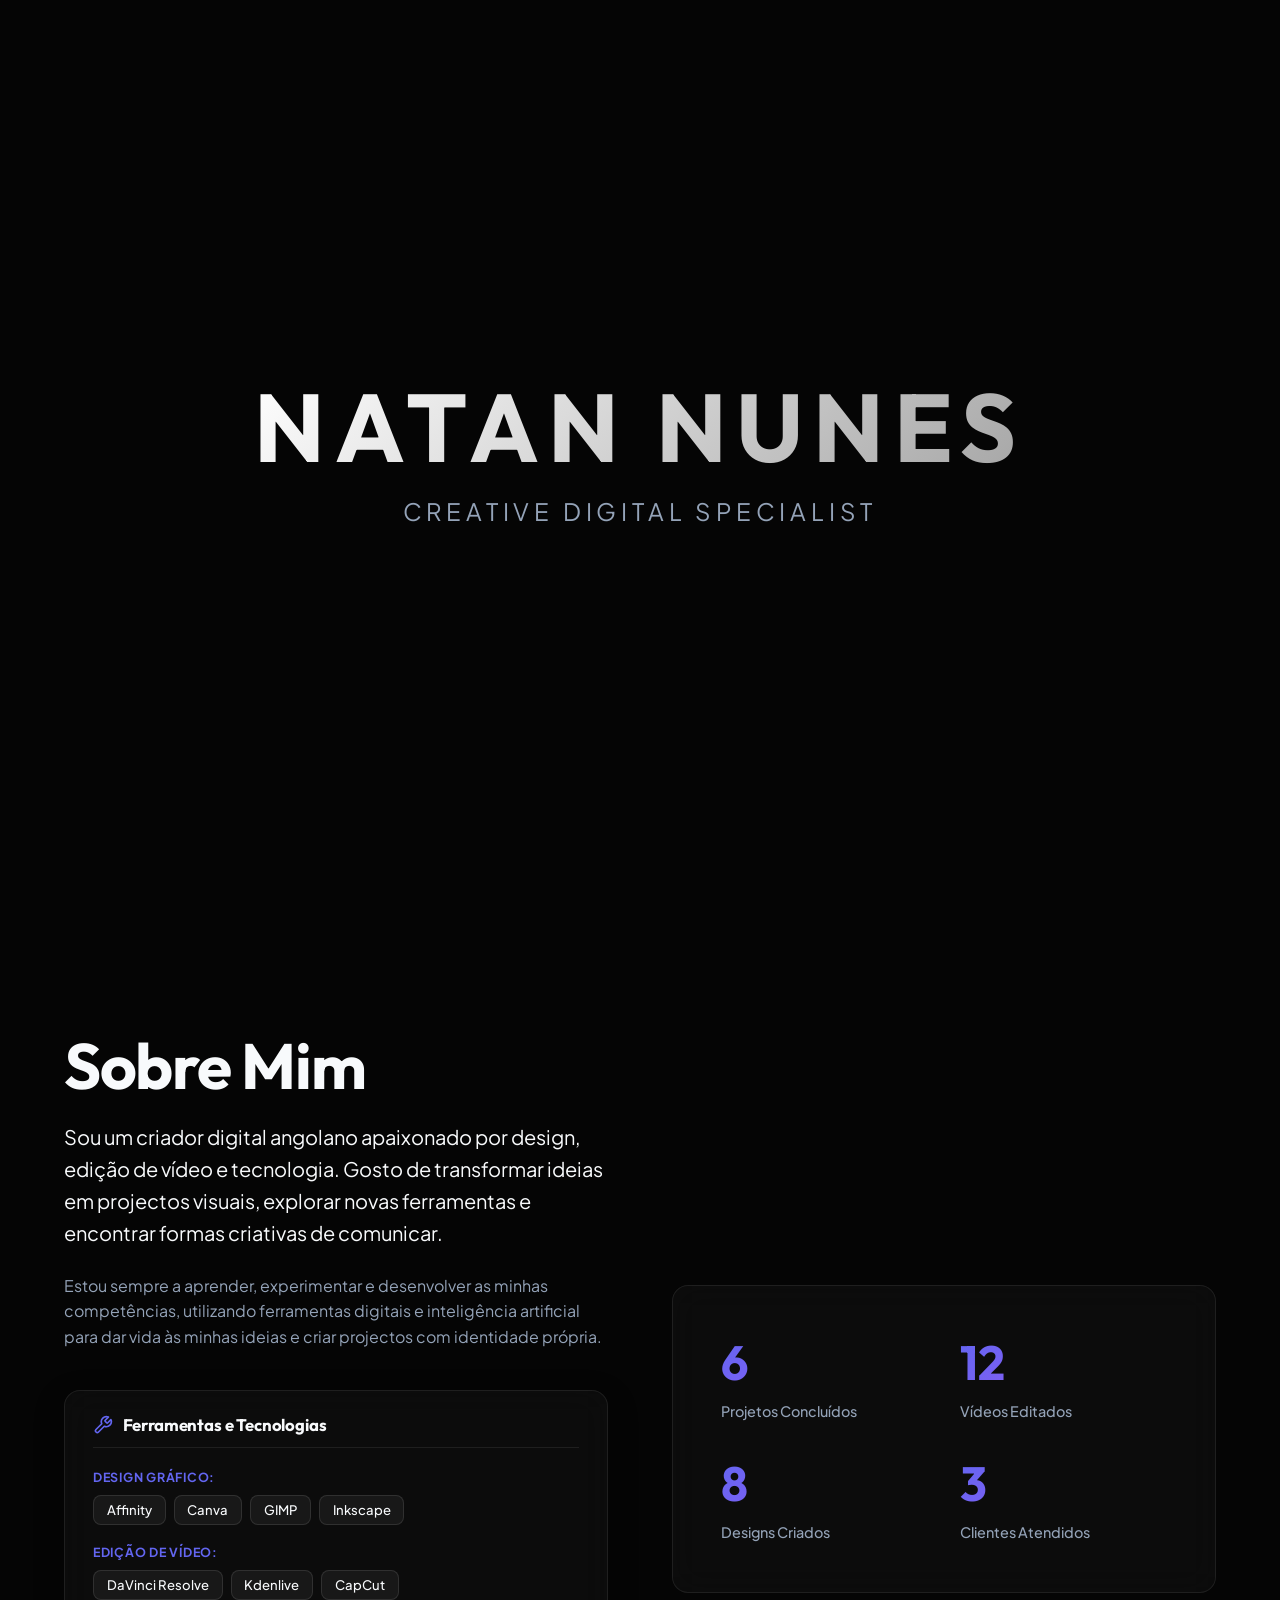
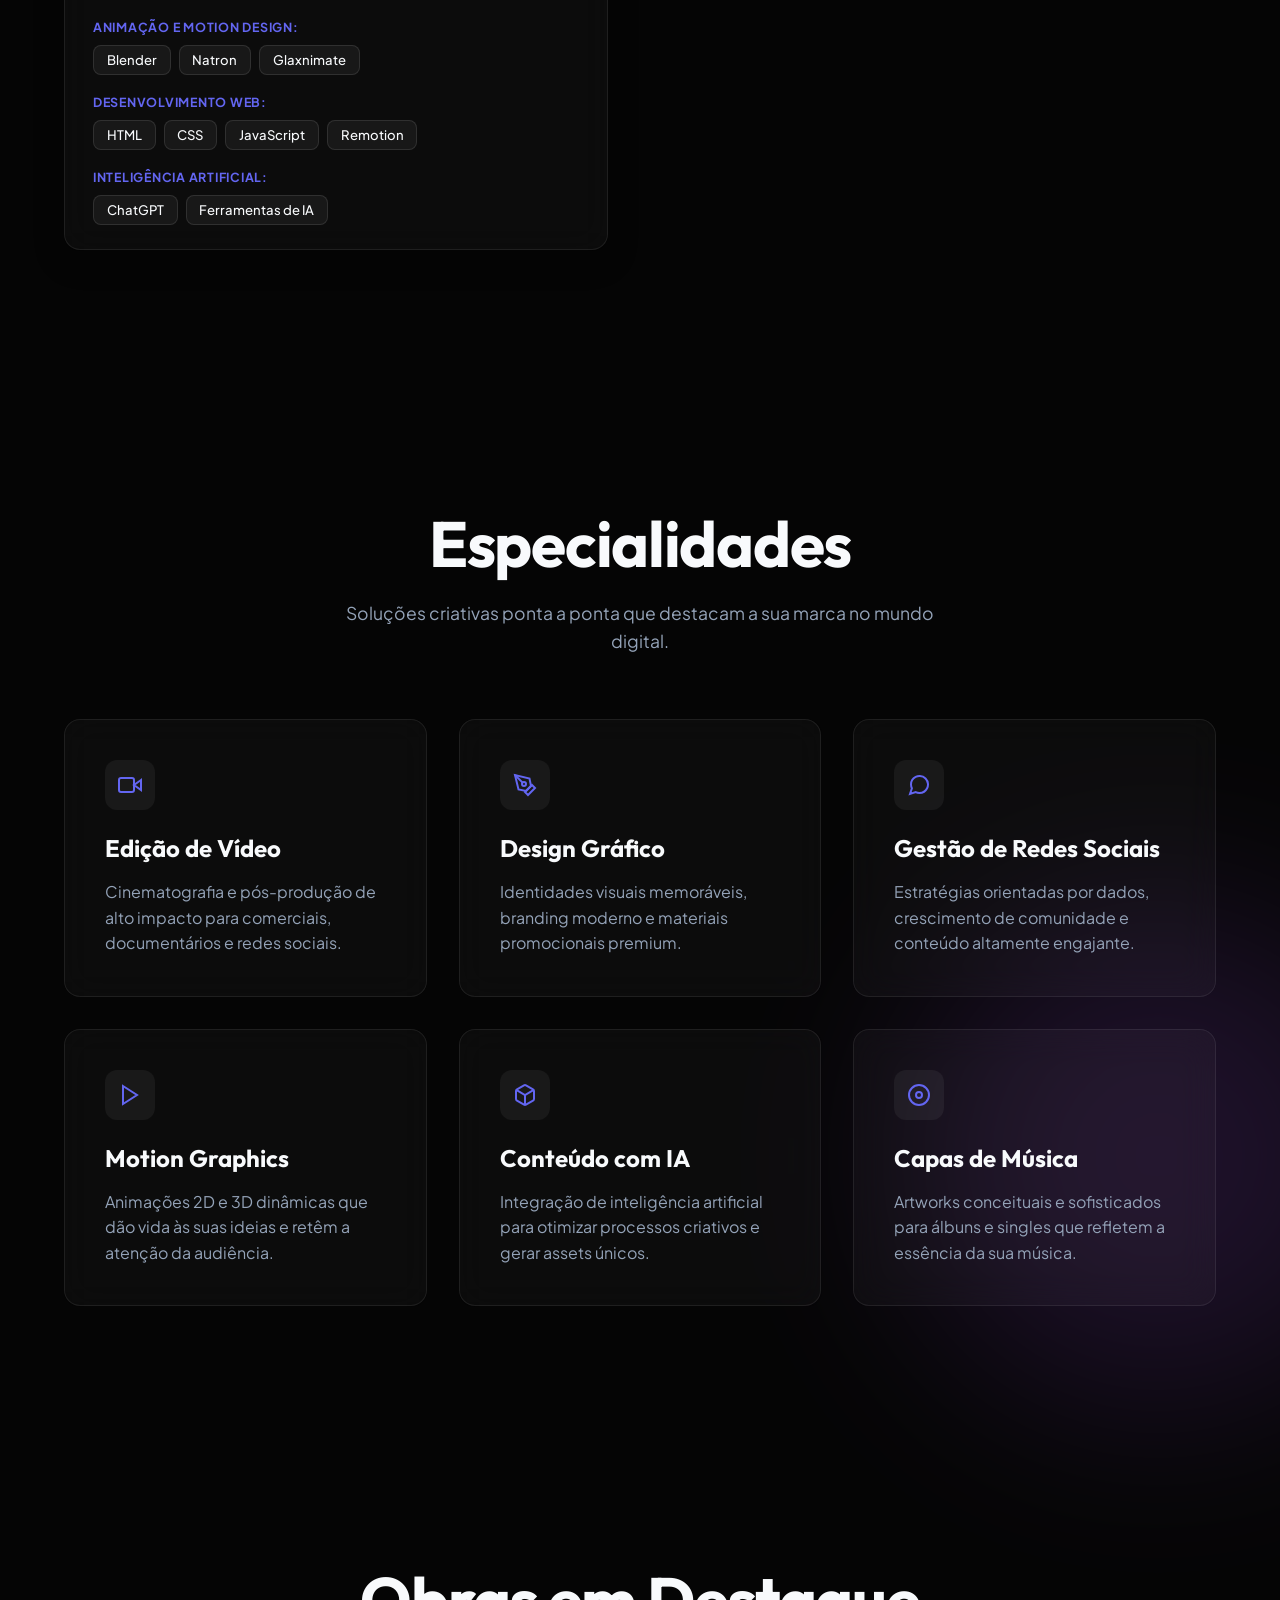
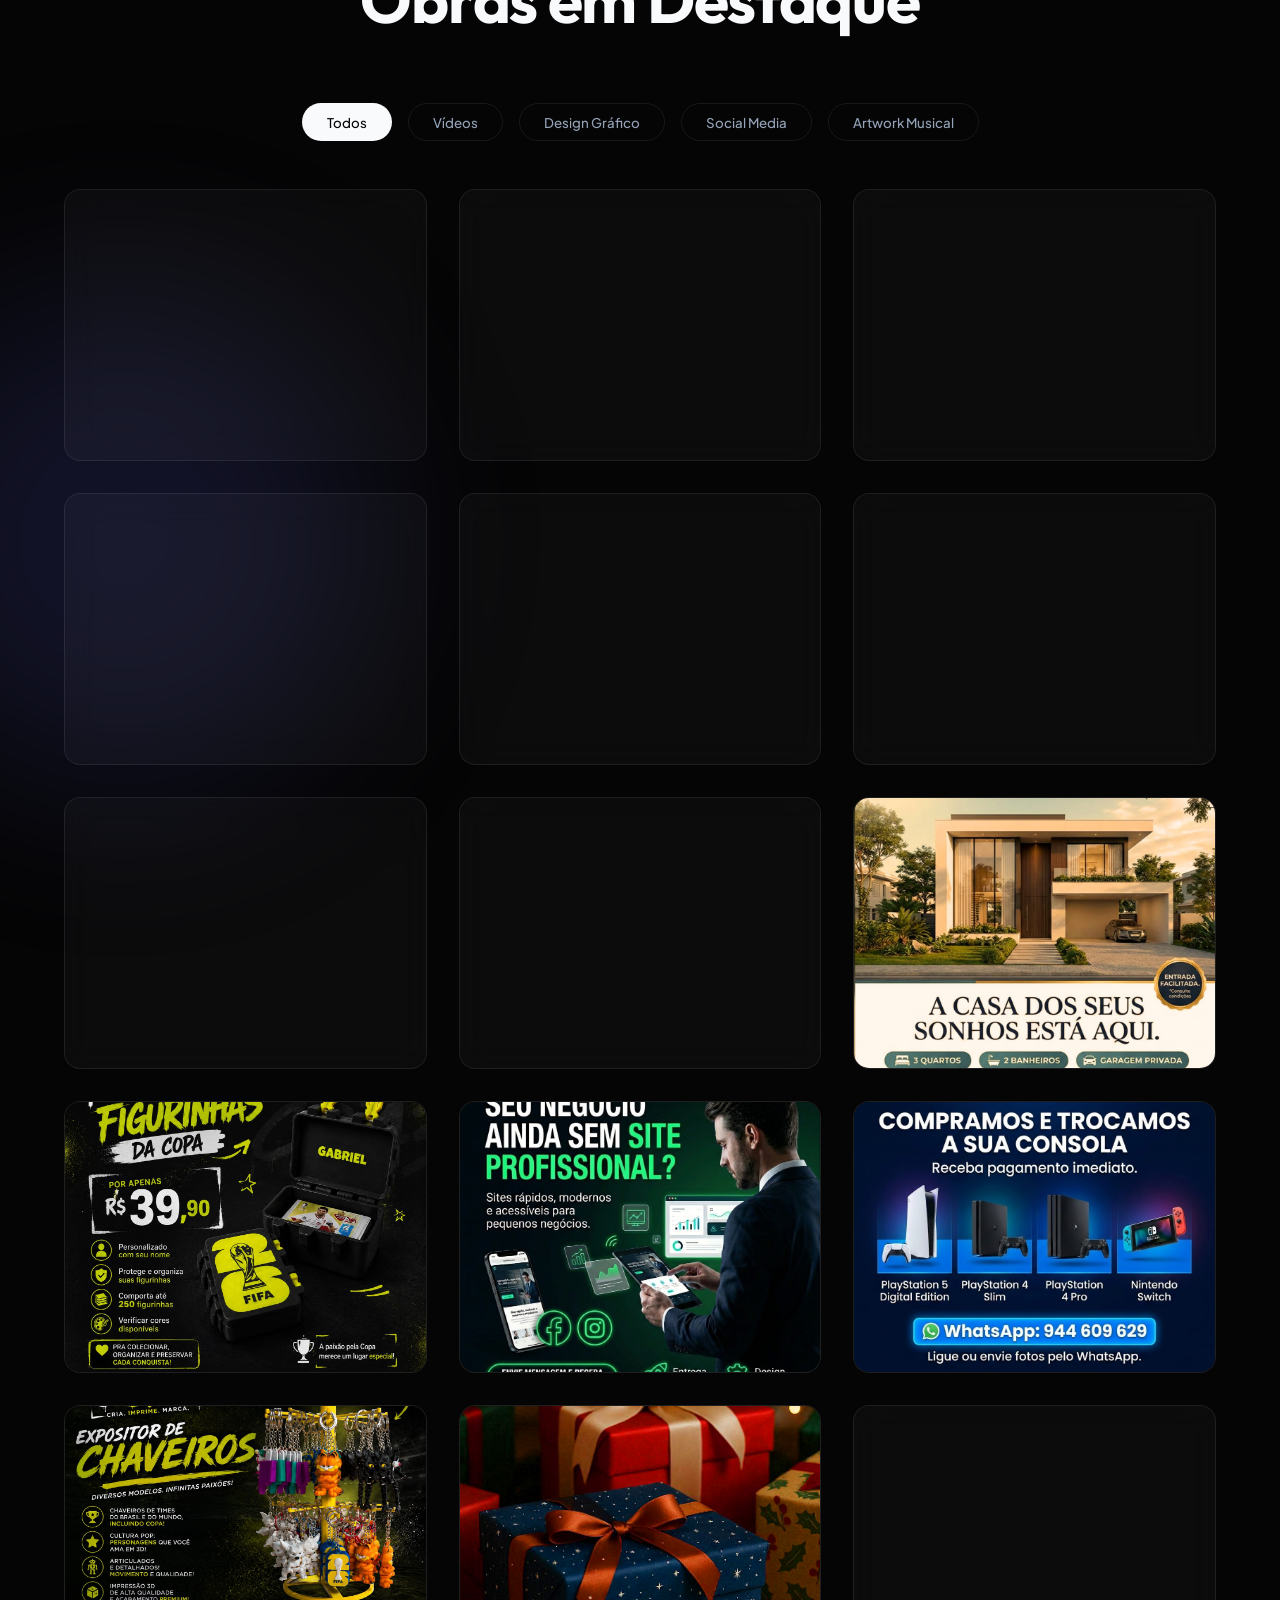
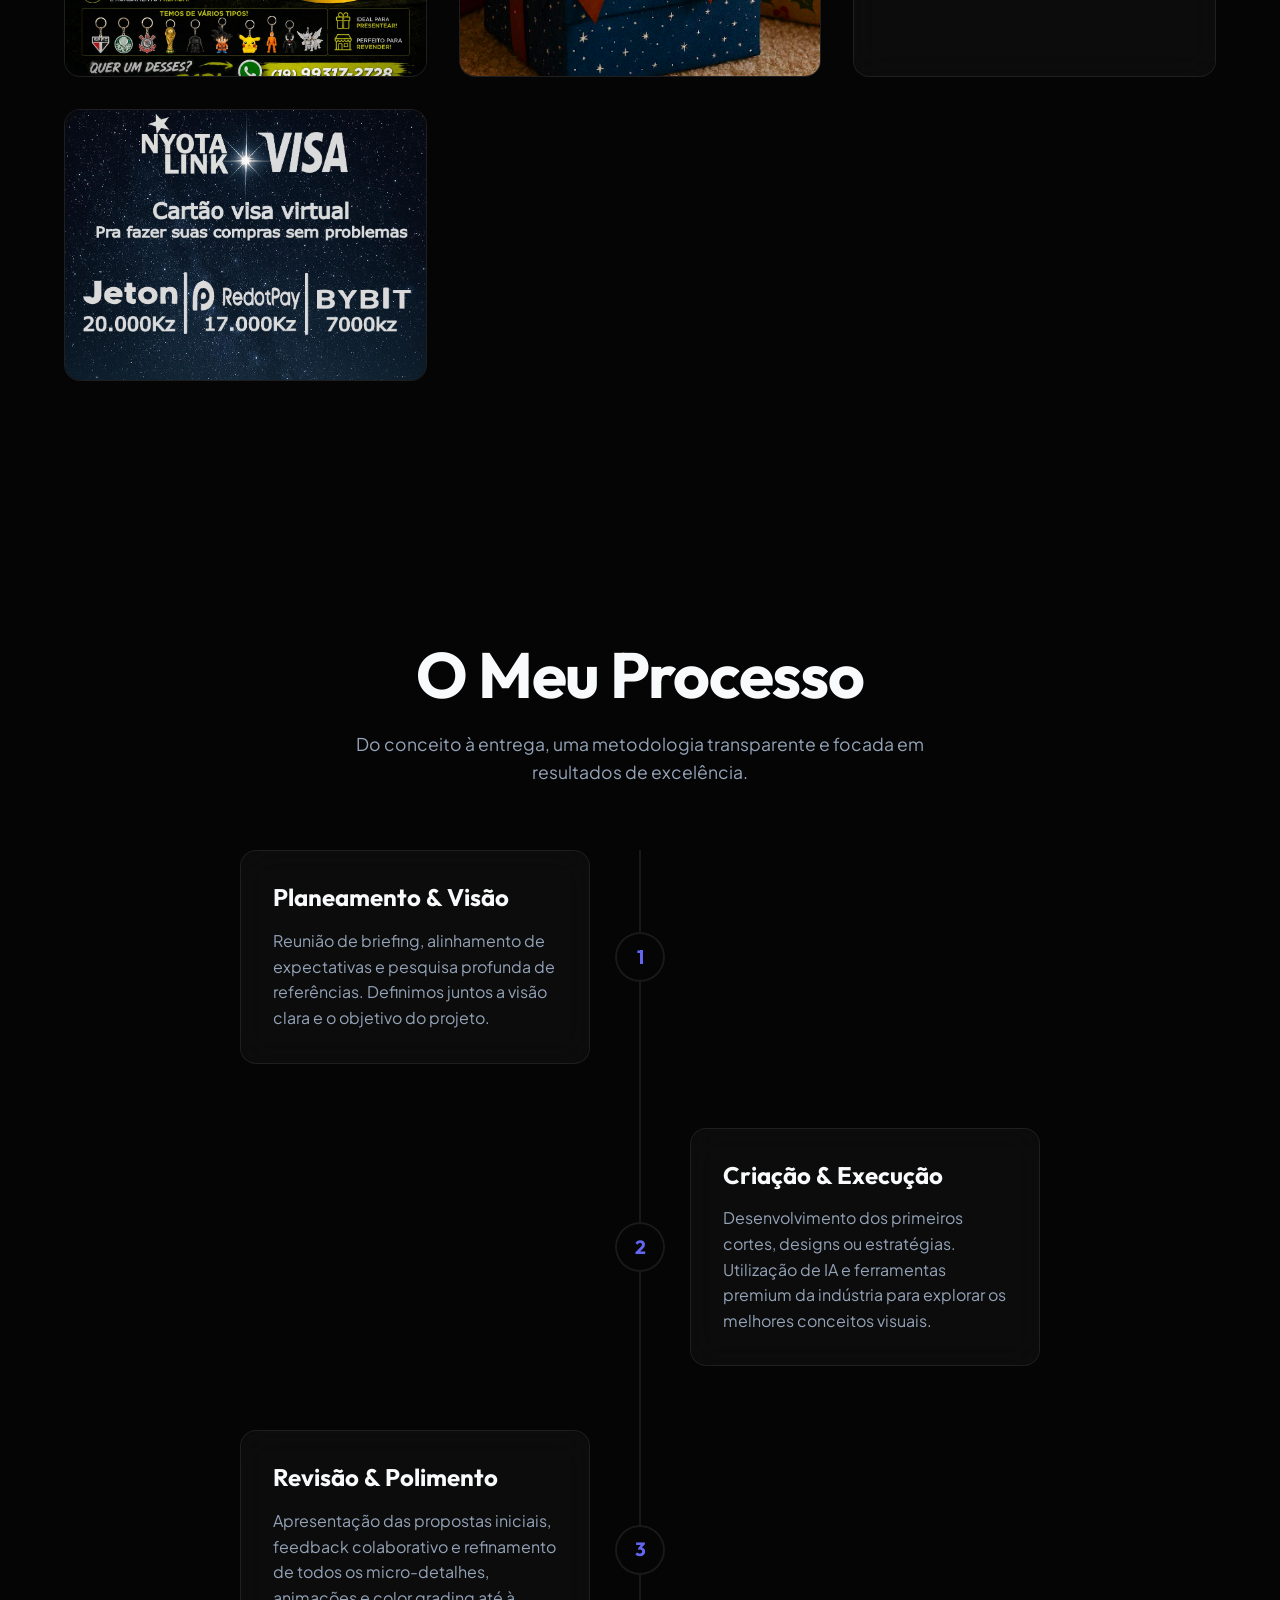
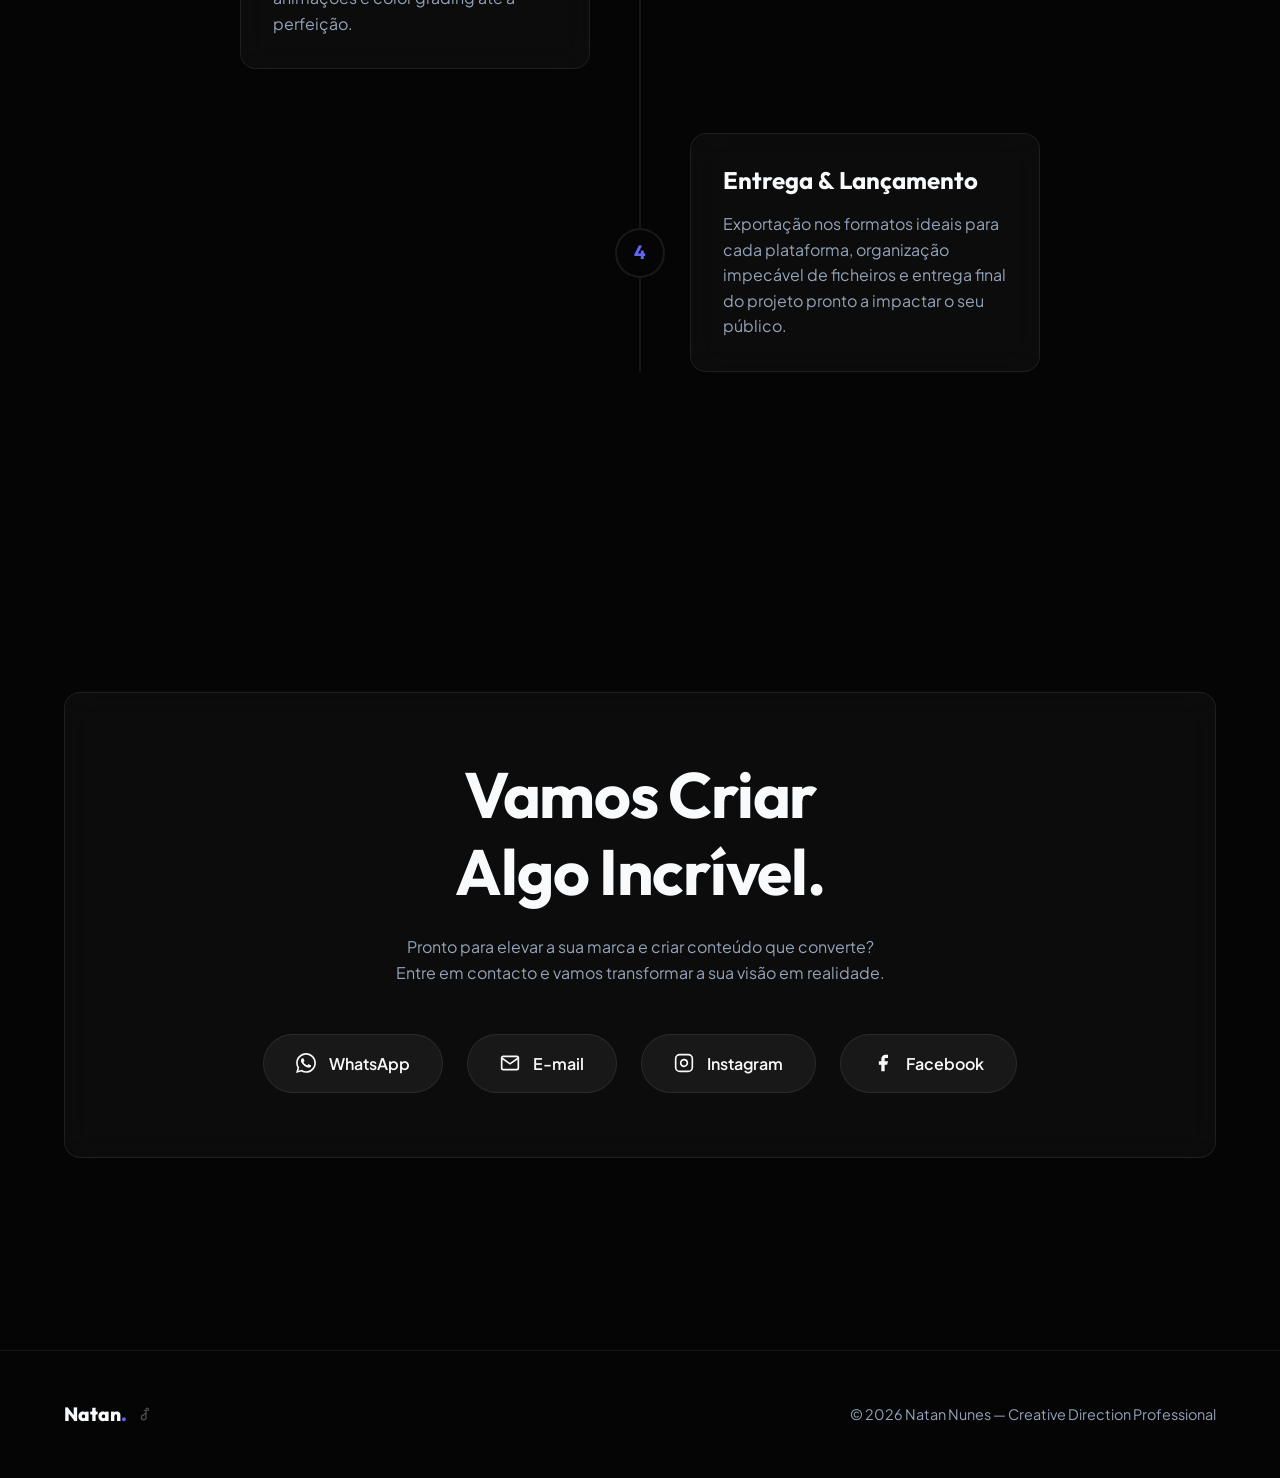
==== commit 3046ba03: "Forcar atualizacao de cache CSS e JS na Vercel v=2" ====
--- a/index.html
+++ b/index.html
@@ -26,7 +26,7 @@
     <link rel="preconnect" href="https://fonts.googleapis.com">
     <link rel="preconnect" href="https://fonts.gstatic.com" crossorigin>
     <link href="https://fonts.googleapis.com/css2?family=Outfit:wght@300;400;600;800&family=Plus+Jakarta+Sans:wght@400;500;700&display=swap" rel="stylesheet">
-    <link rel="stylesheet" href="style.css">
+    <link rel="stylesheet" href="style.css?v=2">
 </head>
 <body>
     <!-- Intro Splash Screen -->
@@ -364,8 +364,8 @@
         </div>
     </div>
 
-    <script src="lang.js"></script>
-    <script src="projects-data.js"></script>
-    <script src="script.js"></script>
+    <script src="lang.js?v=2"></script>
+    <script src="projects-data.js?v=2"></script>
+    <script src="script.js?v=2"></script>
 </body>
 </html>
